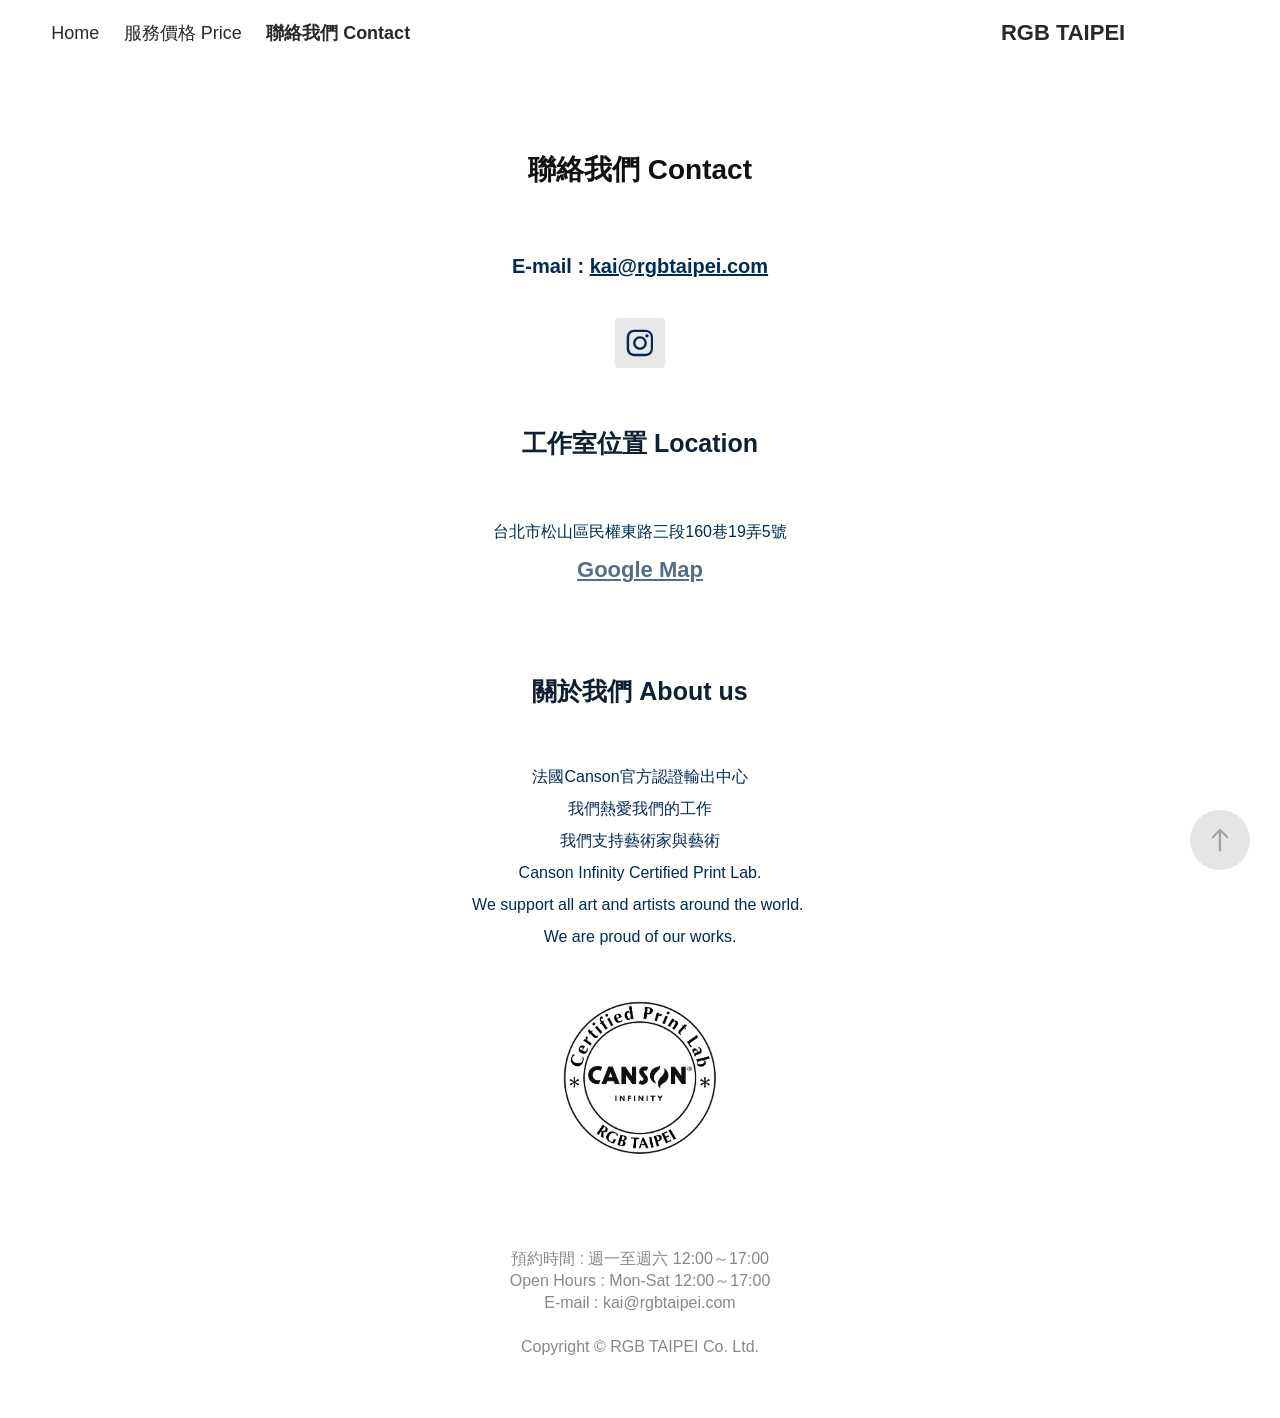
==== contact.html @ 417f8f0d "Add files via upload" ====
<!DOCTYPE html>

<html lang="en-US" nighteye="disabled">
	
<head>
	
  <meta http-equiv="Content-Type" content="text/html; charset=UTF-8">
  <meta name="viewport" content="width=device-width, initial-scale=1">
      <meta name="keywords" content="fine art print">
      <meta name="description" content="藝術微噴,數位輸出,Fine Art and Photo Printing Lab,德國畫框">
    
      <link rel="stylesheet" href="main.css" type="text/css">
      <link rel="stylesheet" href="contact.css" type="text/css">
      <link rel="canonical" href="https://rgbtaipei.com/contact">
      <title>RGB TAIPEI 藝術微噴 - 聯絡我們 Contact</title>
      <style type="text/css"></style>
	
</head>
	
	
<body class="link-transition">  
	  <div class="page-background-video page-background-video-with-panel"></div>
    <div class="js-responsive-nav">
    <div class="responsive-nav has-social">
      <div class="close-responsive-click-area js-close-responsive-nav">
        <div class="close-responsive-button"></div>
      </div>
          <nav class="nav-container" data-hover-hint="nav" data-hover-hint-placement="bottom-start">
      <div class="page-title">
        <a href="index.html">Home</a>
      </div>
      <div class="page-title">
        <a href="price.html">服務價格 Price</a>
      </div>
      <div class="page-title">
        <a href="contact.html" class="active">聯絡我們 Contact</a>
      </div>
          </nav>
        <div class="social pf-nav-social" data-context="theme.nav" data-hover-hint="navSocialIcons" data-hover-hint-placement="bottom-start">
          <ul>
          </ul>
        </div>
    </div>
  </div>
	
    <header class="site-header js-site-header  js-fixed-nav" data-context="theme.nav" data-hover-hint="nav" data-hover-hint-placement="top-start">
        <nav class="nav-container" data-hover-hint="nav" data-hover-hint-placement="bottom-start">
      <div class="page-title">
        <a href="index.html">Home</a>
      </div>
      <div class="page-title">
        <a href="price.html">服務價格 Price</a>
      </div>
      <div class="page-title">
        <a href="contact.html" class="active">聯絡我們 Contact</a>
      </div>
        </nav>
        <div class="logo-wrap" data-context="theme.logo.header" data-hover-hint="logo" data-hover-hint-placement="bottom-start">
          <div class="logo e2e-site-logo-text logo-text  ">
              <a href="index.html" class="preserve-whitespace">RGB TAIPEI</a>

          </div>
        </div>
        <div class="social pf-nav-social" data-context="theme.nav" data-hover-hint="navSocialIcons" data-hover-hint-placement="bottom-start">
          <ul>
          </ul>
        </div>
        <div class="hamburger-click-area js-hamburger">
          <div class="hamburger">
            <i></i>
            <i></i>
            <i></i>
          </div>
        </div>
    </header>
    <div class="header-placeholder"></div>
  <div class="site-wrap cfix js-site-wrap">
    <div class="site-container">
      <div class="site-content e2e-site-content">
        <main>
  <div class="page-container" data-context="page.page.container" data-hover-hint="pageContainer">
    <section class="page standard-modules">
        <header class="page-header content" data-context="pages" data-identity="id:p68cb9e75edd79453e09a00bc7fc447bda37dfb9dfdd6e5ecde58a" data-hover-hint="pageHeader" data-hover-hint-id="p68cb9e75edd79453e09a00bc7fc447bda37dfb9dfdd6e5ecde58a">
            <h1 class="title preserve-whitespace e2e-site-logo-text">聯絡我們 Contact</h1>
            <p class="description"></p>
        </header>
      <div class="page-content js-page-content" data-context="pages" data-identity="id:p68cb9e75edd79453e09a00bc7fc447bda37dfb9dfdd6e5ecde58a">
        <div id="project-canvas" class="js-project-modules modules content">
          <div id="project-modules">
              
              
              
              
              
              <div class="project-module module text project-module-text align- js-project-module e2e-site-project-module-text" style="padding-top: px;
padding-bottom: 29px;
">
  <div class="rich-text js-text-editable module-text"><div><span class="bold"><span style="font-size:20px;" class="texteditor-inline-fontsize">E-mail :&nbsp;<span class="underline">kai@rgbtaipei.com</span></span></span></div></div>
</div>

              
                  
              
              
              <div class="js-project-module project-module module social_icons project-module-social_icons align-" data-id="m68cb9ef221a93fabe893beb2badb5a129a0de0ca1a4115a44955f">
  <div class="module-content module-content-social_icons js-module-content">
      <div class="social">
        <ul>
              <li>
                <a href="https://www.instagram.com/rgbtaipei" target="_blank">
                  <svg version="1.1" id="Layer_1" xmlns="http://www.w3.org/2000/svg" xmlns:xlink="http://www.w3.org/1999/xlink" viewBox="0 0 30 24" style="enable-background:new 0 0 30 24;" xml:space="preserve" class="icon">
                  <g>
                    <path d="M15,5.4c2.1,0,2.4,0,3.2,0c0.8,0,1.2,0.2,1.5,0.3c0.4,0.1,0.6,0.3,0.9,0.6c0.3,0.3,0.5,0.5,0.6,0.9
                      c0.1,0.3,0.2,0.7,0.3,1.5c0,0.8,0,1.1,0,3.2s0,2.4,0,3.2c0,0.8-0.2,1.2-0.3,1.5c-0.1,0.4-0.3,0.6-0.6,0.9c-0.3,0.3-0.5,0.5-0.9,0.6
                      c-0.3,0.1-0.7,0.2-1.5,0.3c-0.8,0-1.1,0-3.2,0s-2.4,0-3.2,0c-0.8,0-1.2-0.2-1.5-0.3c-0.4-0.1-0.6-0.3-0.9-0.6
                      c-0.3-0.3-0.5-0.5-0.6-0.9c-0.1-0.3-0.2-0.7-0.3-1.5c0-0.8,0-1.1,0-3.2s0-2.4,0-3.2c0-0.8,0.2-1.2,0.3-1.5c0.1-0.4,0.3-0.6,0.6-0.9
                      c0.3-0.3,0.5-0.5,0.9-0.6c0.3-0.1,0.7-0.2,1.5-0.3C12.6,5.4,12.9,5.4,15,5.4 M15,4c-2.2,0-2.4,0-3.3,0c-0.9,0-1.4,0.2-1.9,0.4
                      c-0.5,0.2-1,0.5-1.4,0.9C7.9,5.8,7.6,6.2,7.4,6.8C7.2,7.3,7.1,7.9,7,8.7C7,9.6,7,9.8,7,12s0,2.4,0,3.3c0,0.9,0.2,1.4,0.4,1.9
                      c0.2,0.5,0.5,1,0.9,1.4c0.4,0.4,0.9,0.7,1.4,0.9c0.5,0.2,1.1,0.3,1.9,0.4c0.9,0,1.1,0,3.3,0s2.4,0,3.3,0c0.9,0,1.4-0.2,1.9-0.4
                      c0.5-0.2,1-0.5,1.4-0.9c0.4-0.4,0.7-0.9,0.9-1.4c0.2-0.5,0.3-1.1,0.4-1.9c0-0.9,0-1.1,0-3.3s0-2.4,0-3.3c0-0.9-0.2-1.4-0.4-1.9
                      c-0.2-0.5-0.5-1-0.9-1.4c-0.4-0.4-0.9-0.7-1.4-0.9c-0.5-0.2-1.1-0.3-1.9-0.4C17.4,4,17.2,4,15,4L15,4L15,4z"></path>
                    <path d="M15,7.9c-2.3,0-4.1,1.8-4.1,4.1s1.8,4.1,4.1,4.1s4.1-1.8,4.1-4.1S17.3,7.9,15,7.9L15,7.9z M15,14.7c-1.5,0-2.7-1.2-2.7-2.7
                      c0-1.5,1.2-2.7,2.7-2.7s2.7,1.2,2.7,2.7C17.7,13.5,16.5,14.7,15,14.7L15,14.7z"></path>
                    <path d="M20.2,7.7c0,0.5-0.4,1-1,1s-1-0.4-1-1s0.4-1,1-1S20.2,7.2,20.2,7.7L20.2,7.7z"></path>
                  </g>
                  </svg>
                </a>
              </li>
        </ul>
      </div>
  </div>
</div>

              
              
              
              
              
              
              <div class="project-module module text project-module-text align- js-project-module e2e-site-project-module-text" style="padding-top: 40px;
padding-bottom: 20px;
">
  <div class="rich-text js-text-editable module-text"><div class="sub-title"><span style="color:#0e2032;" class="texteditor-inline-color"><span style="font-size:25px;" class="texteditor-inline-fontsize"><span class="bold">工作室位置 Location</span>​​​​​​​</span></span></div></div>
</div>

              
              
              
              
              
              
              
              
              
              <div class="project-module module text project-module-text align- js-project-module e2e-site-project-module-text" style="padding-top: px;
padding-bottom: 20px;
">
  <div class="rich-text js-text-editable module-text"><div style="line-height:28px;" class="texteditor-inline-lineheight"><span style="line-height:28px;text-transform:none;"><span style="font-size:16px;" class="texteditor-inline-fontsize">台北市松山區民權東路三段160巷19弄5號</span></span></div><div style="line-height:28px;" class="texteditor-inline-lineheight"><span class="texteditor-inline-fontsize" style="font-size:22px;"><span style="line-height:28px;text-transform:uppercase;"><span style="color:#546e87;" class="texteditor-inline-color"><span class="bold"><a href="https://maps.app.goo.gl/TgGgST6tCLWc3UEz9" target="_blank">Google Map</a></span></span></span></span></div></div>
</div>

              
              
              
              
              
              
              
              
              
              <div class="project-module module text project-module-text align- js-project-module e2e-site-project-module-text" style="padding-top: 40px;
padding-bottom: 20px;
">
  <div class="rich-text js-text-editable module-text"><div class="sub-title"><span style="color:#0e2032;" class="texteditor-inline-color">關於我們 About us</span></div></div>
</div>

              
              
              
              
              
              
              
              
              
              <div class="project-module module text project-module-text align- js-project-module e2e-site-project-module-text" style="padding-top: px;
padding-bottom: 20px;
  float: center;
  clear: both;
">
  <div class="rich-text js-text-editable module-text"><div>法國Canson官方認證輸出中心</div><div>我們熱愛我們的工作</div><div>我們支持藝術家與藝術</div><div>Canson Infinity Certified Print Lab.</div><div>We support all art and artists around the world.&nbsp;</div><div>We are proud of our works.</div></div>
</div>

              
              
              
              
              
              <div class="project-module module image project-module-image js-js-project-module" style="padding-top: 0px;
padding-bottom: 10px;
  max-width: 200px;
  float: center;
  clear: both;
">

  

  
     <div class="js-lightbox lightbox-link" data-src="https://cdn.myportfolio.com/dc65b9c7-2618-4ffe-beae-8b086db64721/54f9f5b8-e396-4620-99b2-26edf794b6f6.jpg?h=4625ca5c4543b8e380efe4eb7b91371e">
     <img class="js-lazy e2e-site-project-module-image image-loaded" src="logo2.jpg" width="591 sizes="(max-width: 591px) 100vw, 591px">
																																	   </div>
  
</div>

  
          </div>
        </div>
      </div>
    </section>
        <section class="back-to-top" data-hover-hint="backToTop">
          <a href="contact.html#"><span class="arrow">↑</span><span class="preserve-whitespace">Back to Top</span></a>
        </section>
        <a class="back-to-top-fixed js-back-to-top back-to-top-fixed-with-panel" data-hover-hint="backToTop" data-hover-hint-placement="top-start" href="contact.html#">
          <svg version="1.1" id="Layer_1" xmlns="http://www.w3.org/2000/svg" xmlns:xlink="http://www.w3.org/1999/xlink" x="0px" y="0px" viewBox="0 0 26 26" style="enable-background:new 0 0 26 26;" xml:space="preserve" class="icon icon-back-to-top">
          <g>
            <path d="M13.8,1.3L21.6,9c0.1,0.1,0.1,0.3,0.2,0.4c0.1,0.1,0.1,0.3,0.1,0.4s0,0.3-0.1,0.4c-0.1,0.1-0.1,0.3-0.3,0.4
              c-0.1,0.1-0.2,0.2-0.4,0.3c-0.2,0.1-0.3,0.1-0.4,0.1c-0.1,0-0.3,0-0.4-0.1c-0.2-0.1-0.3-0.2-0.4-0.3L14.2,5l0,19.1
              c0,0.2-0.1,0.3-0.1,0.5c0,0.1-0.1,0.3-0.3,0.4c-0.1,0.1-0.2,0.2-0.4,0.3c-0.1,0.1-0.3,0.1-0.5,0.1c-0.1,0-0.3,0-0.4-0.1
              c-0.1-0.1-0.3-0.1-0.4-0.3c-0.1-0.1-0.2-0.2-0.3-0.4c-0.1-0.1-0.1-0.3-0.1-0.5l0-19.1l-5.7,5.7C6,10.8,5.8,10.9,5.7,11
              c-0.1,0.1-0.3,0.1-0.4,0.1c-0.2,0-0.3,0-0.4-0.1c-0.1-0.1-0.3-0.2-0.4-0.3c-0.1-0.1-0.1-0.2-0.2-0.4C4.1,10.2,4,10.1,4.1,9.9
              c0-0.1,0-0.3,0.1-0.4c0-0.1,0.1-0.3,0.3-0.4l7.7-7.8c0.1,0,0.2-0.1,0.2-0.1c0,0,0.1-0.1,0.2-0.1c0.1,0,0.2,0,0.2-0.1
              c0.1,0,0.1,0,0.2,0c0,0,0.1,0,0.2,0c0.1,0,0.2,0,0.2,0.1c0.1,0,0.1,0.1,0.2,0.1C13.7,1.2,13.8,1.2,13.8,1.3z"></path>
          </g>
          </svg>
        </a>
  </div>
              <footer class="site-footer" data-hover-hint="footer">
                <div class="footer-text">
                  預約時間 : 週一至週六 12:00～17:00<br> Open Hours : Mon-Sat 12:00～17:00 <br>E-mail : kai@rgbtaipei.com<br><br>Copyright © RGB TAIPEI Co. Ltd.
                </div>
              </footer>
        </main>
      </div>
    </div>
  </div>


</body>
										
</html>
---- main.css ----
.disable-download img {
  pointer-events: none; }
@-webkit-keyframes rotate-forever {
  0% {
    -webkit-transform: rotate(0deg);
    -moz-transform: rotate(0deg);
    -ms-transform: rotate(0deg);
    -o-transform: rotate(0deg);
    transform: rotate(0deg); }
  100% {
    -webkit-transform: rotate(360deg);
    -moz-transform: rotate(360deg);
    -ms-transform: rotate(360deg);
    -o-transform: rotate(360deg);
    transform: rotate(360deg); } }

@-moz-keyframes rotate-forever {
  0% {
    -webkit-transform: rotate(0deg);
    -moz-transform: rotate(0deg);
    -ms-transform: rotate(0deg);
    -o-transform: rotate(0deg);
    transform: rotate(0deg); }
  100% {
    -webkit-transform: rotate(360deg);
    -moz-transform: rotate(360deg);
    -ms-transform: rotate(360deg);
    -o-transform: rotate(360deg);
    transform: rotate(360deg); } }

@keyframes rotate-forever {
  0% {
    -webkit-transform: rotate(0deg);
    -moz-transform: rotate(0deg);
    -ms-transform: rotate(0deg);
    -o-transform: rotate(0deg);
    transform: rotate(0deg); }
  100% {
    -webkit-transform: rotate(360deg);
    -moz-transform: rotate(360deg);
    -ms-transform: rotate(360deg);
    -o-transform: rotate(360deg);
    transform: rotate(360deg); } }

.lightbox-spinner {
  -webkit-animation-duration: 0.7s;
  -moz-animation-duration: 0.7s;
  animation-duration: 0.7s;
  -webkit-animation-iteration-count: infinite;
  -moz-animation-iteration-count: infinite;
  animation-iteration-count: infinite;
  -webkit-animation-name: rotate-forever;
  -moz-animation-name: rotate-forever;
  animation-name: rotate-forever;
  -webkit-animation-timing-function: linear;
  -moz-animation-timing-function: linear;
  animation-timing-function: linear;
  height: 30px;
  width: 30px;
  border: 4px solid #fff;
  border-right-color: transparent;
  border-radius: 50%;
  display: inline-block;
  opacity: 0.7; }
.link-transition a {
  transition: background 0.2s ease, color 0.2s ease; }
  .link-transition a svg {
    transition: fill 0.2s ease; }

.project-cover .details {
  transition: background 0.2s ease; }

.project-cover .title,
.project-cover .fields,
.project-cover .custom,
.project-cover .description,
.project-cover .date {
  transition: color 0.2s ease; }
html.lightbox-enabled,
html.lightbox-enabled body {
  overflow: hidden; }

html.lightbox-zoomed .lightbox-content {
  cursor: zoom-out;
  overflow: auto; }
  html.lightbox-zoomed .lightbox-content.zoomable-x {
    justify-content: flex-start; }
  html.lightbox-zoomed .lightbox-content.zoomable-y {
    align-items: baseline; }

html.lightbox-zoomed #lightbox-wrap img {
  max-width: inherit;
  max-height: inherit; }

html.lightbox-zoomed #lightbox-img-wrap .lightbox-extra {
  display: none; }

.lightbox-link,
.lightbox-content.zoomable {
  cursor: zoom-in; }

#lightbox-wrap .lightbox-contents {
  -moz-user-select: none;
  -webkit-user-select: none;
  -ms-user-select: none;
  user-select: none; }

.lightbox-content {
  align-items: center;
  display: flex;
  height: 100%;
  justify-content: center;
  opacity: 1;
  position: absolute;
  top: 0;
  transition: opacity .4s;
  width: 100vw; }

#lightbox-blocking {
  align-items: center;
  bottom: 0;
  display: flex;
  justify-content: center;
  left: 0;
  position: fixed;
  right: 0;
  top: 0;
  z-index: 1002; }
  #lightbox-blocking .lightbox-spinner {
    display: none; }

#lightbox-wrap {
  height: 100%;
  left: 0;
  position: fixed;
  top: 0;
  width: 100vw;
  z-index: 1001; }
  #lightbox-wrap .offscreen, #lightbox-wrap.offscreen {
    height: 0;
    overflow: hidden;
    visibility: hidden;
    -webkit-transform: translateX(-99999px);
    -ms-transform: translateX(-99999px);
    transform: translateX(-99999px);
    width: 0; }
  #lightbox-wrap.loading .lightbox-spinner {
    display: block; }
  #lightbox-wrap .hidden {
    opacity: 0; }
  #lightbox-wrap .lightbox-contents {
    display: inline-block;
    max-height: 100%;
    max-width: 100%; }
  #lightbox-wrap.single .next, #lightbox-wrap.single .next:hover,
  #lightbox-wrap.single .prev,
  #lightbox-wrap.single .prev:hover {
    display: none; }
  #lightbox-wrap.extras-hidden #lightbox-img-wrap .lightbox-extra {
    opacity: 0;
    transition: opacity 1s; }
  #lightbox-wrap img {
    max-height: 100vh;
    max-width: 100vw; }

#lightbox-inner-wrap {
  height: 100%;
  margin: auto;
  position: relative;
  z-index: 1003; }
  #lightbox-inner-wrap .control {
    cursor: pointer;
    position: absolute;
    z-index: 1003; }
  #lightbox-inner-wrap svg .lightbox-icon-bg {
    fill: #696969;
    opacity: .2; }
  #lightbox-inner-wrap svg:hover .lightbox-icon-bg {
    opacity: .4; }
  #lightbox-inner-wrap .next,
  #lightbox-inner-wrap .prev {
    height: 100vh;
    opacity: 0;
    top: 0;
    width: 30vw; }
    #lightbox-inner-wrap .next:hover,
    #lightbox-inner-wrap .prev:hover {
      opacity: 1; }
    #lightbox-inner-wrap .next.hidden,
    #lightbox-inner-wrap .prev.hidden {
      cursor: default; }
      #lightbox-inner-wrap .next.hidden svg,
      #lightbox-inner-wrap .prev.hidden svg {
        display: none; }
    #lightbox-inner-wrap .next svg,
    #lightbox-inner-wrap .prev svg {
      top: -webkit-calc(50% - 30px) ;
      top: calc(50% - 30px) ;
      position: absolute; }
      #lightbox-inner-wrap .next svg .lightbox-icon-arrow,
      #lightbox-inner-wrap .prev svg .lightbox-icon-arrow {
        fill: #FFFFFF; }
  #lightbox-inner-wrap .next {
    right: 0; }
    #lightbox-inner-wrap .next svg {
      right: 20px; }
  #lightbox-inner-wrap .prev {
    left: 0; }
    #lightbox-inner-wrap .prev svg {
      left: 20px; }
  #lightbox-inner-wrap .close {
    position: fixed;
    height: 40px;
    right: 20px;
    top: 20px;
    width: 40px; }
    #lightbox-inner-wrap .close:hover {
      cursor: pointer; }
    #lightbox-inner-wrap .close .lightbox-icon-bg {
      fill: #fff; }

@media (max-width: 1024px) {
  #lightbox-inner-wrap .close {
    right: 0;
    top: 0; }
    #lightbox-inner-wrap .close circle {
      display: none; }
  #lightbox-inner-wrap .next:hover,
  #lightbox-inner-wrap .prev:hover {
    opacity: 0; } }

@media (min-width: 1024px) {
  .lightbox-link.hover-icon-enabled {
    position: relative; }
    .lightbox-link.hover-icon-enabled:hover::after {
      background: rgba(105, 105, 105, 0.2) url([data-uri]) no-repeat center;
      background-size: 16px;
      border-radius: 50%;
      content: '';
      display: block;
      height: 36px;
      position: absolute;
      right: 10px;
      top: 10px;
      width: 36px;
      z-index: 1000; } }

@media all and (-ms-high-contrast: none) {
  .lightbox-link,
  .lightbox-content.zoomable {
    cursor: pointer; } }
@-webkit-keyframes fade-in {
  from {
    opacity: 0; }
  to {
    opacity: 1; } }

@-moz-keyframes fade-in {
  from {
    opacity: 0; }
  to {
    opacity: 1; } }

@keyframes fade-in {
  from {
    opacity: 0; }
  to {
    opacity: 1; } }

@-webkit-keyframes fade-out {
  from {
    opacity: 1; }
  to {
    opacity: 0; } }

@-moz-keyframes fade-out {
  from {
    opacity: 1; }
  to {
    opacity: 0; } }

@keyframes fade-out {
  from {
    opacity: 1; }
  to {
    opacity: 0; } }

.transition-enabled {
  opacity: 0; }

.transition-in {
  -webkit-animation: fade-in ease-in;
  animation: fade-in ease-in;
  -webkit-animation-duration: 0.25s;
  animation-duration: 0.25s;
  -webkit-animation-fill-mode: forwards;
  animation-fill-mode: forwards; }

.transition-out {
  opacity: 1;
  -webkit-animation: fade-out ease-out;
  animation: fade-out ease-out;
  -webkit-animation-duration: 0.25s;
  animation-duration: 0.25s;
  -webkit-animation-fill-mode: forwards;
  animation-fill-mode: forwards; }
---- contact.css ----
.site-header:after, .logo-wrap:after {
  clear: both;
  content: '';
  display: table; }

/*! normalize.css v3.0.1 | MIT License | git.io/normalize */
/**
   * 1. Set default font family to sans-serif.
   * 2. Prevent iOS text size adjust after orientation change, without disabling
   *    user zoom.
   */
html {
  font-family: sans-serif;
  /* 1 */
  -ms-text-size-adjust: 100%;
  /* 2 */
  -webkit-text-size-adjust: 100%;
  /* 2 */ }

/**
   * Remove default margin.
   */
body {
  margin: 0; }

/* HTML5 display definitions
     ========================================================================== */
/**
   * Correct `block` display not defined for any HTML5 element in IE 8/9.
   * Correct `block` display not defined for `details` or `summary` in IE 10/11 and Firefox.
   * Correct `block` display not defined for `main` in IE 11.
   */
article,
aside,
details,
figcaption,
figure,
footer,
header,
hgroup,
main,
nav,
section,
summary {
  display: block; }

/**
   * 1. Correct `inline-block` display not defined in IE 8/9.
   * 2. Normalize vertical alignment of `progress` in Chrome, Firefox, and Opera.
   */
audio,
canvas,
progress,
video {
  display: inline-block;
  /* 1 */
  vertical-align: baseline;
  /* 2 */ }

/**
   * Prevent modern browsers from displaying `audio` without controls.
   * Remove excess height in iOS 5 devices.
   */
audio:not([controls]) {
  display: none;
  height: 0; }

/**
   * Address `[hidden]` styling not present in IE 8/9/10.
   * Hide the `template` element in IE 8/9/11, Safari, and Firefox < 22.
   */
[hidden],
template {
  display: none; }

/* Links
     ========================================================================== */
/**
   * Remove the gray background color from active links in IE 10.
   */
a {
  background: transparent; }

/**
   * Improve readability when focused and also mouse hovered in all browsers.
   */
a:active,
a:focus,
a:hover {
  outline: 0; }

/* Text-level semantics
     ========================================================================== */
/**
   * Address styling not present in IE 8/9/10/11, Safari, and Chrome.
   */
abbr[title] {
  border-bottom: 1px dotted; }

/**
   * Address style set to `bolder` in Firefox 4+, Safari, and Chrome.
   */
b,
strong {
  font-weight: bold; }

/**
   * Address styling not present in Safari and Chrome.
   */
dfn {
  font-style: italic; }

/**
   * Address variable `h1` font-size and margin within `section` and `article`
   * contexts in Firefox 4+, Safari, and Chrome.
   */
h1 {
  font-size: 2em;
  margin: 0.67em 0; }

/**
   * Address styling not present in IE 8/9.
   */
mark {
  background: #ff0;
  color: #000; }

/**
   * Address inconsistent and variable font size in all browsers.
   */
small {
  font-size: 80%; }

/**
   * Prevent `sub` and `sup` affecting `line-height` in all browsers.
   */
sub,
sup {
  font-size: 75%;
  line-height: 0;
  position: relative;
  vertical-align: baseline; }

sup {
  top: -0.5em; }

sub {
  bottom: -0.25em; }

/* Embedded content
     ========================================================================== */
/**
   * Remove border when inside `a` element in IE 8/9/10.
   */
img {
  border: 0; }

/**
   * Correct overflow not hidden in IE 9/10/11.
   */
svg:not(:root) {
  overflow: hidden; }

/* Grouping content
     ========================================================================== */
/**
   * Address margin not present in IE 8/9 and Safari.
   */
figure {
  margin: 1em 40px; }

/**
   * Address differences between Firefox and other browsers.
   */
hr {
  -moz-box-sizing: content-box;
  box-sizing: content-box;
  height: 0; }

/**
   * Contain overflow in all browsers.
   */
pre {
  overflow: auto; }

/**
   * Address odd `em`-unit font size rendering in all browsers.
   */
code,
kbd,
pre,
samp {
  font-family: monospace, monospace;
  font-size: 1em; }

/* Forms
     ========================================================================== */
/**
   * Known limitation: by default, Chrome and Safari on OS X allow very limited
   * styling of `select`, unless a `border` property is set.
   */
/**
   * 1. Correct color not being inherited.
   *    Known issue: affects color of disabled elements.
   * 2. Correct font properties not being inherited.
   * 3. Address margins set differently in Firefox 4+, Safari, and Chrome.
   */
button,
input,
optgroup,
select,
textarea {
  color: inherit;
  /* 1 */
  font: inherit;
  /* 2 */
  margin: 0;
  /* 3 */ }

/**
   * Address `overflow` set to `hidden` in IE 8/9/10/11.
   */
button {
  overflow: visible; }

/**
   * Address inconsistent `text-transform` inheritance for `button` and `select`.
   * All other form control elements do not inherit `text-transform` values.
   * Correct `button` style inheritance in Firefox, IE 8/9/10/11, and Opera.
   * Correct `select` style inheritance in Firefox.
   */
button,
select {
  text-transform: none; }

/**
   * 1. Avoid the WebKit bug in Android 4.0.* where (2) destroys native `audio`
   *    and `video` controls.
   * 2. Correct inability to style clickable `input` types in iOS.
   * 3. Improve usability and consistency of cursor style between image-type
   *    `input` and others.
   */
button,
html input[type="button"],
input[type="reset"],
input[type="submit"] {
  -webkit-appearance: button;
  /* 2 */
  cursor: pointer;
  /* 3 */ }

/**
   * Re-set default cursor for disabled elements.
   */
button[disabled],
html input[disabled] {
  cursor: default; }

/**
   * Remove inner padding and border in Firefox 4+.
   */
button::-moz-focus-inner,
input::-moz-focus-inner {
  border: 0;
  padding: 0; }

/**
   * Address Firefox 4+ setting `line-height` on `input` using `!important` in
   * the UA stylesheet.
   */
input {
  line-height: normal; }

/**
   * It's recommended that you don't attempt to style these elements.
   * Firefox's implementation doesn't respect box-sizing, padding, or width.
   *
   * 1. Address box sizing set to `content-box` in IE 8/9/10.
   * 2. Remove excess padding in IE 8/9/10.
   */
input[type="checkbox"],
input[type="radio"] {
  box-sizing: border-box;
  /* 1 */
  padding: 0;
  /* 2 */ }

/**
   * Fix the cursor style for Chrome's increment/decrement buttons. For certain
   * `font-size` values of the `input`, it causes the cursor style of the
   * decrement button to change from `default` to `text`.
   */
input[type="number"]::-webkit-inner-spin-button,
input[type="number"]::-webkit-outer-spin-button {
  height: auto; }

/**
   * 1. Address `appearance` set to `searchfield` in Safari and Chrome.
   * 2. Address `box-sizing` set to `border-box` in Safari and Chrome
   *    (include `-moz` to future-proof).
   */
input[type="search"] {
  -webkit-appearance: textfield;
  /* 1 */
  -moz-box-sizing: content-box;
  -webkit-box-sizing: content-box;
  /* 2 */
  box-sizing: content-box; }

/**
   * Remove inner padding and search cancel button in Safari and Chrome on OS X.
   * Safari (but not Chrome) clips the cancel button when the search input has
   * padding (and `textfield` appearance).
   */
input[type="search"]::-webkit-search-cancel-button,
input[type="search"]::-webkit-search-decoration {
  -webkit-appearance: none; }

/**
   * Define consistent border, margin, and padding.
   */
fieldset {
  border: 0;
  margin: 0;
  padding: 0; }

/**
   * 1. Correct `color` not being inherited in IE 8/9/10/11.
   * 2. Remove padding so people aren't caught out if they zero out fieldsets.
   */
legend {
  border: 0;
  /* 1 */
  padding: 0;
  /* 2 */ }

/**
   * Remove default vertical scrollbar in IE 8/9/10/11.
   */
textarea {
  overflow: auto; }

/**
   * Don't inherit the `font-weight` (applied by a rule above).
   * NOTE: the default cannot safely be changed in Chrome and Safari on OS X.
   */
optgroup {
  font-weight: bold; }

/* Tables
     ========================================================================== */
/**
   * Remove most spacing between table cells.
   */
table {
  border-collapse: collapse;
  border-spacing: 0; }

td,
th {
  padding: 0; }

* {
  box-sizing: border-box; }

html {
  -webkit-font-smoothing: antialiased;
  text-rendering: optimizeLegibility; }

ul {
  margin: 0;
  padding: 0; }
  ul li {
    list-style-type: none; }

img {
  vertical-align: top; }

p {
  margin: 0; }

a {
  text-decoration: none; }

html,
body {
  min-height: 100%; }

.italic {
  font-style: italic; }

.underline {
  text-decoration: underline; }

.strikethrough {
  text-decoration: line-through; }

.bold {
  font-weight: bold; }

.cfix:after {
  clear: both;
  content: ' ';
  display: block;
  height: 0;
  line-height: 0;
  overflow: hidden;
  visibility: hidden; }

html {
  background-color: #fff;
  /* stylelint-disable function-url-quotes */
  background-image: url("");
  /* stylelint-enable function-url-quotes */
  background-position: top left;
  background-repeat: no-repeat;
  background-size: contain; }
  html:before {
    background-color: #000;
    display: none;
    opacity: calc(30 * 0.01); }

.site-container {
  float: none;
  margin-left: auto;
  margin-right: auto;
  max-width: 1500px; }

html .page-background-video .video-wrap {
  left: 0;
  width: 100%; }

.image-left .page-background-video .video-wrap {
  left: 50vw;
  width: 50vw; }

.image-right .page-background-video .video-wrap {
  width: 50vw; }

.example-site-footer {
  background: rgba(37, 38, 42, 0.94);
  bottom: 0;
  color: #fff;
  display: inline-block;
  font-family: 'Helvetica Neue', sans-serif;
  font-size: 14px;
  left: 0;
  padding: 0 20px 0 0;
  position: fixed;
  width: 100%;
  z-index: 4; }
  .example-site-footer .icon {
    fill: #fff;
    float: left; }
  .example-site-footer .content-left,
  .example-site-footer .content-right {
    height: 70px; }
  .example-site-footer .content-left {
    float: left; }
  .example-site-footer .content-right {
    float: right; }

.example-footer-content {
  -webkit-transform: translateY(-50%);
  -moz-transform: translateY(-50%);
  -ms-transform: translateY(-50%);
  -o-transform: translateY(-50%);
  transform: translateY(-50%);
  display: inline-block;
  position: relative;
  top: 50%; }

.example-footer-link {
  border-bottom: 1px solid #fff;
  color: #fff; }
  .example-footer-link:hover {
    border-bottom-width: 0; }

@media (max-width: 932px) {
  .example-site-footer .desktop {
    display: none; }
  .example-site-footer .mobile {
    text-transform: capitalize; } }

html {
  position: relative; }
  html:before {
    content: '';
    height: 100%;
    left: 0;
    position: fixed;
    top: 0;
    width: 100%; }

.site-wrap,
.site-container {
  position: relative;
  width: 100%; }

.site-wrap:before {
  content: '';
  height: 100%;
  left: 0;
  position: absolute;
  top: 0;
  width: 100%; }

.site-header {
  position: relative; }

.theme-container:before {
  content: '';
  height: 100%;
  left: 0;
  position: absolute;
  top: 0;
  width: 100%; }

.responsive-nav {
  display: none;
  opacity: 0;
  visibility: hidden; }

.project-cover .separator:last-child,
.project-header .fields .separator:last-child {
  display: none; }

.preserve-whitespace {
  white-space: pre-wrap; }

.preserve-whitespace--nowrap {
  white-space: pre; }

.page-background-video .video-wrap {
  height: 100vh;
  left: 80px;
  overflow: hidden;
  position: fixed;
  top: 0;
  width: calc(100vw - 80px);
  z-index: -1; }
  .image-right .page-background-video .video-wrap {
    width: 50vw; }
  .image-left .page-background-video .video-wrap {
    left: 50%;
    width: 50vw; }

.page-background-video .renditions-video {
  font-family: 'object-fit: cover;';
  height: 100%;
  left: 0;
  object-fit: cover;
  position: relative;
  top: 0;
  width: 100%; }

.page-background-video-with-panel .video-wrap {
  left: 260px;
  width: calc(100vw - 260px); }
  .image-right .page-background-video-with-panel .video-wrap {
    left: 260px;
    width: calc(50vw - 130px); }
  .image-left .page-background-video-with-panel .video-wrap {
    left: calc(50% + 130px);
    width: calc(50vw - 130px); }

.image-right .page-background-video-with-panel .video-wrap {
  left: 0;
  width: 50vw; }

.image-left .page-background-video-with-panel .video-wrap {
  left: 50%;
  width: 50vw; }

.mp4-image {
  display: none !important;
  font-family: 'object-fit: cover;';
  height: 100%;
  left: 0;
  object-fit: cover;
  position: relative;
  top: 0;
  width: 100%; }

@supports (-webkit-overflow-scrolling: touch) {
  .video-wrap .renditions-video {
    display: none; }
  .video-wrap .mp4-image {
    display: block !important; } }

.logo,
.logo-secondary {
  clear: both;
  word-wrap: break-word; }
  .logo img,
  .logo-secondary img {
    max-width: 100%; }
  .logo a,
  .logo-secondary a {
    color: inherit; }
  .logo .image-link,
  .logo-secondary .image-link {
    display: inline-block;
    max-width: 100%; }
  .logo .image-rollover,
  .logo .image-scroll,
  .logo-secondary .image-rollover,
  .logo-secondary .image-scroll {
    display: none; }
  .logo.logo-text,
  .logo-secondary.logo-text {
    width: 100%; }
  .logo.has-rollover.hoverable:hover .image-link,
  .logo-secondary.has-rollover.hoverable:hover .image-link {
    display: none; }
  .logo.has-rollover.hoverable:hover .image-link.image-rollover,
  .logo-secondary.has-rollover.hoverable:hover .image-link.image-rollover {
    display: block; }
  .on-scroll .logo.has-scroll .image-normal,
  .on-scroll .logo.has-scroll .image-rollover, .on-scroll
  .logo-secondary.has-scroll .image-normal,
  .on-scroll
  .logo-secondary.has-scroll .image-rollover {
    display: none !important; }
  .on-scroll .logo.has-scroll .image-scroll, .on-scroll
  .logo-secondary.has-scroll .image-scroll {
    display: inline-block; }

.logo-image,
.logo-secondary-image {
  width: 100%; }

.social {
  font-size: 0; }
  .social li {
    display: inline-block; }
    .social li:first-child {
      padding-left: 0 !important; }
    .social li:last-child {
      padding-right: 0 !important; }
    .social li svg {
      vertical-align: middle; }
  .social a {
    display: block;
    text-align: center; }

nav .page-title,
nav .gallery-title,
nav .project-title,
nav .link-title,
nav .social,
nav .social li {
  display: inline-block;
  vertical-align: middle; }

nav .project-title:first-child,
nav .gallery-title:first-child,
nav .page-title:first-child,
nav .link-title:first-child {
  padding-left: 0 !important; }

nav .project-title:last-child,
nav .gallery-title:last-child,
nav .page-title:last-child,
nav .link-title:last-child {
  padding-right: 0 !important; }

.masthead {
  overflow: hidden;
  position: relative; }
  .masthead .video-wrap {
    height: 100%;
    left: 0;
    overflow: hidden;
    position: absolute;
    top: 0;
    width: 100%; }
  .masthead video {
    font-family: 'object-fit: cover;';
    height: 100%;
    left: 0;
    object-fit: cover;
    top: 0;
    width: 100%; }
  .masthead:after {
    content: '';
    height: 100%;
    left: 0;
    position: absolute;
    top: 0;
    width: 100%; }
  .masthead h1,
  .masthead p {
    width: 100%;
    word-wrap: break-word; }

.masthead,
.masthead-placeholder {
  width: 100%; }

.masthead-placeholder {
  opacity: 0;
  position: relative !important;
  z-index: -1; }

.masthead-contents,
.masthead-text {
  width: 100%; }

.masthead-contents {
  height: 100%;
  top: 0;
  z-index: 1; }

.masthead,
.masthead-contents {
  display: -webkit-box;
  display: -moz-box;
  display: box;
  display: -webkit-flex;
  display: -moz-flex;
  display: -ms-flexbox;
  display: flex;
  -webkit-box-align: center;
  -moz-box-align: center;
  box-align: center;
  -webkit-align-items: center;
  -moz-align-items: center;
  -ms-align-items: center;
  -o-align-items: center;
  align-items: center;
  -ms-flex-align: center; }

.masthead-arrow-container {
  cursor: pointer;
  height: 40px;
  width: 60px; }

.masthead-arrow {
  -webkit-transform: rotate(45deg) translateY(-15px) translateX(5px);
  -moz-transform: rotate(45deg) translateY(-15px) translateX(5px);
  -ms-transform: rotate(45deg) translateY(-15px) translateX(5px);
  -o-transform: rotate(45deg) translateY(-15px) translateX(5px);
  transform: rotate(45deg) translateY(-15px) translateX(5px);
  border-bottom: 1px solid transparent;
  border-right: 1px solid transparent;
  bottom: 5px;
  height: 30px;
  position: absolute;
  width: 30px; }

.masthead-button {
  cursor: pointer;
  display: inline-block;
  vertical-align: middle; }
  .masthead-button + .masthead-button-spacer + .masthead-button {
    margin-left: 17px; }

.masthead-button-spacer {
  display: none; }

@media (max-width: 540px) {
  .masthead-button + .masthead-button-spacer {
    display: block;
    height: 17px; }
    .masthead-button + .masthead-button-spacer + .masthead-button {
      margin-left: 0; } }

.site-footer {
  clear: both;
  display: block; }

.cookie-banner {
  bottom: 0;
  display: none;
  position: fixed;
  text-align: center;
  z-index: 99999; }
  .cookie-banner.show {
    display: block; }
  .cookie-banner p {
    font-size: 18px;
    line-height: 1.222;
    margin: 24px;
    max-width: calc(100% - 84px); }
    @media (max-width: 932px) {
      .cookie-banner p {
        font-size: 16px; } }
  .cookie-banner a {
    color: inherit;
    margin-left: 10px;
    text-decoration: underline; }
  .cookie-banner .close-btn {
    position: absolute;
    right: 20px;
    top: 50%;
    transform: translateY(-50%);
    width: 16px; }

.site-header {
  display: -webkit-flex;
  display: flex;
  position: fixed;
  right: 0;
  top: 0;
  width: 100%; }
  .site-header.on-scroll {
    transition: background-color 0.3s ease, box-shadow 0.3s ease; }

.logo-wrap {
  flex: 1; }

.logo-wrap {
  max-width: 100%;
  margin-left: auto;
  margin-right: auto;
  padding-bottom: 0px;
  padding-top: 0px;
  width: 30%; }

.logo-text {
  margin-left: auto;
  margin-right: auto;
  text-align: center; }

.logo-image {
  max-width: 100%;
  margin-left: auto;
  margin-right: auto;
  text-align: center; }

.logo-secondary-text {
  float: left;
  text-align: left; }

.logo-secondary-image {
  max-width: 100%;
  float: left;
  text-align: left; }

.logo {
  font-family: tahoma, sans-serif;
  font-size: 22px;
  font-style: normal;
  font-weight: 700;
  line-height: 30px;
  padding-bottom: 0px;
  padding-left: 5%;
  padding-right: 5%;
  padding-top: 0px; }
  .logo,
  .logo a {
    color: #282828; }
  .logo a:hover {
    color: #282828;
    font-style: normal;
    font-weight: 700; }

.logo-secondary {
  font-family: tahoma, sans-serif;
  font-size: 22px;
  font-style: normal;
  font-weight: 400;
  line-height: 22px;
  padding-bottom: 0px;
  padding-left: 0%;
  padding-right: 0%;
  padding-top: 0px;
  text-transform: uppercase; }
  .logo-secondary,
  .logo-secondary a {
    color: #cccccc; }
  .logo-secondary a:hover {
    color: #cccccc;
    font-style: normal;
    font-weight: 400;
    text-transform: uppercase; }

nav {
  float: left;
  max-width: 100%;
  width: 70%; }
  nav .gallery-title a {
    color: #282828;
    font-family: tahoma, sans-serif;
    font-size: 18px;
    font-style: normal;
    font-weight: 400;
    line-height: 24px; }
    nav .gallery-title a:hover {
      color: #282828;
      font-style: normal;
      font-weight: 400; }
    nav .gallery-title a.active {
      color: #282828;
      font-style: normal;
      font-weight: 700; }
  nav .project-title a {
    color: #282828;
    font-family: tahoma, sans-serif;
    font-size: 18px;
    font-style: normal;
    font-weight: 400;
    line-height: 24px; }
    nav .project-title a:hover {
      color: #282828;
      font-style: normal;
      font-weight: 400; }
    nav .project-title a.active {
      color: #282828;
      font-style: normal;
      font-weight: 700; }
  nav .page-title a {
    color: #282828;
    font-family: tahoma, sans-serif;
    font-size: 18px;
    font-style: normal;
    font-weight: 400;
    line-height: 24px; }
    nav .page-title a:hover {
      color: #282828;
      font-style: normal;
      font-weight: 400; }
    nav .page-title a.active {
      color: #282828;
      font-style: normal;
      font-weight: 700; }
  nav .link-title a {
    color: #282828;
    font-family: tahoma, sans-serif;
    font-size: 18px;
    font-style: normal;
    font-weight: 400;
    line-height: 24px; }
    nav .link-title a:hover {
      color: #282828;
      font-style: normal;
      font-weight: 400; }

.pf-nav-social {
  text-align: right; }
  .pf-nav-social li {
    padding-top: 0px;
    padding-bottom: 0px;
    padding-left: 10px;
    padding-right: 0px; }
  .pf-nav-social a:hover svg {
    fill: #282828;
    opacity: 1; }
  .pf-nav-social svg {
    fill: #282828;
    height: 30px;
    opacity: 1;
    width: 30px; }
  @media (max-width: 932px) {
    .pf-nav-social li {
      padding-top: 0px;
      padding-bottom: 0px;
      padding-left: 8px;
      padding-right: 0px; } }
  @media (max-width: 540px) {
    .pf-nav-social li {
      padding-top: 0px;
      padding-bottom: 0px;
      padding-left: 7px;
      padding-right: 0px; } }

.pf-footer-social {
  text-align: center; }
  .pf-footer-social li {
    padding-top: 0px;
    padding-bottom: 30px;
    padding-left: 0px;
    padding-right: 15px; }
  .pf-footer-social a:hover svg {
    fill: #111;
    opacity: 0.7; }
  .pf-footer-social svg {
    fill: #aaa;
    height: 30px;
    opacity: 1;
    width: 30px; }
  @media (max-width: 932px) {
    .pf-footer-social li {
      padding-top: 0px;
      padding-bottom: 24px;
      padding-left: 0px;
      padding-right: 12px; } }
  @media (max-width: 540px) {
    .pf-footer-social li {
      padding-top: 0px;
      padding-bottom: 20px;
      padding-left: 0px;
      padding-right: 10px; } }

.masthead-social {
  text-align: center; }
  .masthead-social li {
    padding-top: 20px;
    padding-bottom: 15px;
    padding-left: 0px;
    padding-right: 15px; }
  .masthead-social a {
    background: rgba(238, 238, 238, 0.1);
    height: 38px;
    line-height: 38px;
    text-align: center;
    width: 38px;
    border-radius: 19px; }
    .masthead-social a:hover {
      background: #eeeeee; }
      .masthead-social a:hover svg {
        fill: #282828;
        opacity: 1; }
  .masthead-social svg {
    fill: #282828;
    height: 25px;
    opacity: 1;
    width: 25px; }
  @media (max-width: 932px) {
    .masthead-social li {
      padding-top: 16px;
      padding-bottom: 12px;
      padding-left: 0px;
      padding-right: 12px; } }
  @media (max-width: 540px) {
    .masthead-social li {
      padding-top: 13px;
      padding-bottom: 10px;
      padding-left: 0px;
      padding-right: 10px; } }

nav {
  padding-left: 0%;
  padding-right: 0%;
  text-align: left; }
  nav .gallery-title {
    padding-left: 0px;
    padding-right: 20px; }
  nav .project-title {
    padding-left: 0px;
    padding-right: 20px; }
  nav .page-title {
    padding-left: 0px;
    padding-right: 20px; }
  nav .link-title {
    padding-left: 0px;
    padding-right: 20px; }

.masthead {
  -webkit-box-pack: center;
  -moz-box-pack: center;
  box-pack: center;
  -webkit-justify-content: center;
  -moz-justify-content: center;
  -ms-justify-content: center;
  -o-justify-content: center;
  justify-content: center;
  -ms-flex-pack: center;
  height: 75vh;
  margin-bottom: 0px;
  padding-left: 0%;
  padding-right: 0%; }
  .masthead:after {
    display: none; }
  .masthead h1 {
    color: #282828;
    font-family: tahoma, sans-serif;
    font-size: 60px;
    font-style: normal;
    font-weight: bold;
    line-height: 70px;
    margin-bottom: 10px;
    margin-top: 0px;
    text-align: center;
    text-transform: none; }
  .masthead p {
    color: #999;
    font-family: tahoma, sans-serif;
    font-size: 20px;
    font-style: normal;
    font-weight: normal;
    line-height: 28px;
    margin-bottom: 0px;
    margin-top: 0px;
    text-align: center;
    text-transform: none; }

.masthead {
  position: fixed; }

.masthead-placeholder {
  height: 75vh; }

.masthead-contents {
  max-width: 800px; }

.masthead-arrow-container {
  bottom: 45px;
  position: absolute;
  left: calc(50% - 30px); }

.masthead-arrow {
  border-bottom-color: #282828;
  border-right-color: #282828; }

.masthead-buttons {
  padding-top: 30px;
  text-align: center; }

@media (max-width: 932px) {
  .masthead {
    margin-bottom: 0px;
    padding-left: 5%;
    padding-right: 5%; }
    .masthead h1 {
      font-size: 28px;
      line-height: 33px;
      margin-bottom: 8px;
      margin-top: 0px; }
    .masthead p {
      font-size: 14px;
      line-height: 20px;
      margin-bottom: 0px;
      margin-top: 0px; }
  .masthead-buttons {
    padding-top: 18px; } }

@media (max-width: 540px) {
  .masthead {
    margin-bottom: 0px; }
    .masthead h1 {
      font-size: 25px;
      line-height: 29px;
      margin-bottom: 7px;
      margin-top: 0px; }
    .masthead p {
      font-size: 14px;
      line-height: 20px;
      margin-bottom: 0px;
      margin-top: 0px; }
  .masthead-buttons {
    padding-top: 16px; } }

.site-footer {
  font-family: tahoma, sans-serif;
  font-size: 16px;
  font-style: normal;
  font-weight: 400;
  line-height: 22px;
  padding-bottom: 60px;
  padding-left: 0px;
  padding-right: 0px;
  padding-top: 60px;
  text-align: center;
  text-transform: none;
  width: 100%; }
  .site-footer,
  .site-footer a {
    color: #888888; }

@media (max-width: 932px) {
  .site-footer {
    font-size: 14px;
    line-height: 20px;
    padding-bottom: 28px;
    padding-top: 28px; } }

@media (max-width: 540px) {
  .site-footer {
    font-size: 14px;
    line-height: 20px;
    padding-bottom: 25px;
    padding-top: 25px; } }

.cookie-banner {
  font-family: tahoma, sans-serif;
  width: 100%; }
  .cookie-banner .close-btn {
    cursor: pointer; }

.lightbox-content {
  height: 100%; }
  .lightbox-content .grid__image-caption {
    font-family: tahoma, sans-serif; }

#lightbox-wrap,
#lightbox-inner-wrap {
  height: 100%; }

.grid__image-caption,
.grid__image-caption-lightbox {
  font-family: tahoma, sans-serif; }

.site-content {
  margin-left: 0%;
  margin-right: 0%;
  width: 100%; }

.site-header {
  -webkit-align-items: center;
  align-items: center;
  background-color: #fff;
  height: 65px;
  padding-bottom: 0px;
  padding-left: 4%;
  padding-right: 3%;
  padding-top: 0px;
  position: fixed;
  z-index: 3; }
  .site-header.on-scroll {
    box-shadow: 0 1px 3px rgba(0, 0, 0, 0.1);
    background-color: #fff; }
    .site-header.on-scroll .logo,
    .site-header.on-scroll .logo a {
      color: #282828; }
    .site-header.on-scroll .pf-nav-social svg {
      fill: #282828;
      opacity: 1; }
    .site-header.on-scroll nav .page-title a {
      color: #282828; }
    .site-header.on-scroll nav .gallery-title a {
      color: #282828; }
    .site-header.on-scroll nav .project-title a {
      color: #282828; }
    .site-header.on-scroll nav .link-title a {
      color: #282828; }

.header-placeholder {
  display: block;
  height: 65px; }

.logo-image img {
  max-height: 65px; }

.pf-nav-social {
  width: 0%; }

.hamburger-click-area {
  -webkit-transform: translateY(-50%);
  -moz-transform: translateY(-50%);
  -ms-transform: translateY(-50%);
  -o-transform: translateY(-50%);
  transform: translateY(-50%);
  cursor: pointer;
  display: none;
  padding: 30px 5%;
  position: absolute;
  right: 0;
  -webkit-tap-highlight-color: transparent;
  top: 50%; }

.hamburger {
  position: relative;
  width: 24px; }
  .hamburger i {
    display: block;
    height: 2px;
    margin-bottom: 4px; }
    .hamburger i:last-child {
      margin-bottom: 0; }

@media (max-width: 932px) {
  nav {
    display: none;
    padding: 0;
    width: 100%; }
  .site-header {
    padding-left: 5%;
    padding-right: 5%; }
  .logo-wrap {
    max-width: 100%;
    padding: 0;
    width: 100%; }
  .logo {
    max-width: 100%;
    padding: 0 39px 0 0; }
  .logo-image {
    padding-left: 39px;
    margin-bottom: -5px;
    margin-top: -5px; }
    .logo-image img {
      max-height: 60px; }
  .logo-text {
    /* stylelint-disable length-zero-no-unit */
    padding-left: 39px; }
  .logo-secondary {
    display: none; }
  .close-responsive-button {
    top: 40px; }
  .hamburger-click-area {
    display: block; }
  .hamburger i {
    background-color: #282828; }
  main,
  .site-container {
    width: 100%; }
  .site-content {
    margin: 0;
    padding: 0 0;
    width: 100%; }
  .responsive-nav {
    background-color: #fff;
    bottom: 0;
    display: flex;
    height: 100%;
    left: 0;
    overflow: auto;
    -webkit-overflow-scrolling: touch;
    padding: 50px 5% 0;
    position: fixed;
    right: 0;
    text-align: center;
    top: 0;
    transition: visibility 0s ease 0.2s, opacity 0.2s ease 0s;
    z-index: 99999; }
    .responsive-nav nav {
      float: none;
      margin: auto;
      max-width: 100%;
      width: 100%; }
    .responsive-nav.has-social nav {
      padding-bottom: 80px; }
    .responsive-nav .nav-container {
      width: 100%; }
    .responsive-nav .page-title,
    .responsive-nav .project-title,
    .responsive-nav .link-title,
    .responsive-nav .gallery-title {
      display: block;
      text-align: center; }
      .responsive-nav .page-title a,
      .responsive-nav .project-title a,
      .responsive-nav .link-title a,
      .responsive-nav .gallery-title a {
        font-size: 22px;
        line-height: 32px; }
    .responsive-nav .page-title,
    .responsive-nav .project-title,
    .responsive-nav .link-title,
    .responsive-nav .gallery-title {
      padding: 0 0 30px; }
    .responsive-nav .group {
      padding: 0; }
    .responsive-nav .social {
      text-align: center;
      width: 100%;
      background-color: #fff;
      border-top: 1px solid rgba(0, 0, 0, 0.08);
      bottom: 0;
      left: 0;
      margin: 0;
      min-height: 80px;
      overflow-x: auto;
      overflow-y: hidden;
      padding: 5%;
      position: fixed; }
      .responsive-nav .social ul {
        white-space: nowrap; }
      .responsive-nav .social svg {
        width: 42px; }
      .responsive-nav .social li {
        display: inline-block;
        float: none !important;
        padding: 0 20px 0 0; }
        .responsive-nav .social li:last-child {
          padding-right: 0; }
  .close-responsive-click-area {
    cursor: pointer;
    padding: 50px 6%;
    position: fixed;
    right: 0;
    -webkit-tap-highlight-color: transparent;
    top: 0; }
  .close-responsive-button {
    height: 20px;
    position: fixed;
    right: 5%;
    width: 20px; }
    .close-responsive-button:before, .close-responsive-button:after {
      background-color: #282828;
      content: '';
      display: block;
      height: 20px;
      left: 50%;
      position: absolute;
      width: 2px; }
    .close-responsive-button:before {
      -webkit-transform: rotate(45deg);
      -moz-transform: rotate(45deg);
      -ms-transform: rotate(45deg);
      -o-transform: rotate(45deg);
      transform: rotate(45deg); }
    .close-responsive-button:after {
      -webkit-transform: rotate(-45deg);
      -moz-transform: rotate(-45deg);
      -ms-transform: rotate(-45deg);
      -o-transform: rotate(-45deg);
      transform: rotate(-45deg); }
  .show-responsive-nav {
    overflow: hidden; }
    .show-responsive-nav .responsive-nav {
      opacity: 1;
      transition: visibility 0s ease 0s, opacity 0.2s ease 0s;
      visibility: visible; }
      .show-responsive-nav .responsive-nav nav {
        display: block; }
    .show-responsive-nav .site-header,
    .show-responsive-nav .site-container {
      display: none; }
  .site-footer {
    padding-left: 5%;
    padding-right: 5%;
    width: 100%; } }

@media (max-width: 540px) {
  .close-responsive-click-area {
    padding: 40px 10%; }
  .close-responsive-button {
    top: 30px; }
  .logo {
    /* stylelint-disable length-zero-no-unit */
    /* stylelint-enable length-zero-no-unit */
    font-size: 21px;
    line-height: 22px; } }

@media (max-width: 932px) {
  .logo-container {
    width: 100%; } }

@media (max-width: 932px) {
  .site-header {
    /* stylelint-disable length-zero-no-unit */
    /* stylelint-disable length-zero-no-unit */ }
    .site-header .pf-nav-social {
      display: none; }
    .site-header.on-scroll .hamburger i {
      background-color: #282828; }
  .responsive-nav,
  .responsive-nav .social {
    background-color: #fff !important; } }

@media (max-width: 540px) {
  .site-header {
    /* stylelint-disable length-zero-no-unit */
    /* stylelint-disable length-zero-no-unit */ } }

.other-projects:after, .other-projects .title-wrapper:after, .page-content:after, .project-module:after, .other-projects .project-cover .details-inner:after {
  clear: both;
  content: '';
  display: table; }

.back-to-top .arrow {
  margin-right: 10px; }

.back-to-top-fixed {
  position: fixed;
  z-index: 3; }

.icon-back-to-top {
  -webkit-transform: translateX(-50%) translateY(-50%);
  -moz-transform: translateX(-50%) translateY(-50%);
  -ms-transform: translateX(-50%) translateY(-50%);
  -o-transform: translateX(-50%) translateY(-50%);
  transform: translateX(-50%) translateY(-50%);
  display: block;
  left: 50%;
  position: absolute;
  top: 50%; }

.project-module-button {
  margin: 0 auto; }

.button-container {
  margin: 0 auto;
  text-align: center; }

.button-module {
  align-items: center;
  cursor: pointer;
  display: inline-flex;
  margin: 0 auto;
  max-width: 100%;
  overflow: hidden;
  white-space: nowrap;
  word-break: keep-all; }
  .button-module::before, .button-module::after {
    content: '';
    display: block; }

.other-projects {
  width: 100%; }
  .other-projects .title-wrapper {
    display: block;
    width: 100%; }
  .other-projects .project-cover {
    clear: none;
    float: left;
    position: relative; }
    .other-projects .project-cover .editable-button {
      display: none; }

.other-projects-title {
  display: inline-block; }

.page-header .title,
.page-header .description,
.page-header .date,
.page-header .custom1,
.page-header .custom2 {
  margin: 0 auto; }

.page-header .description {
  white-space: pre-line;
  word-wrap: break-word; }

.page img,
.page object {
  display: block;
  margin: 0 auto;
  max-width: 100%; }

.page-content {
  clear: both; }

.page-container {
  width: 100%; }

.modules span.texteditor-inline-color a {
  color: inherit; }
  .modules span.texteditor-inline-color a:hover {
    color: inherit;
    filter: brightness(70%) saturate(120%) hue-rotate(5deg); }

.modules .texteditor-inline-fontfamily a {
  font-family: inherit; }

.modules .texteditor-inline-fontsize a {
  font-size: inherit; }

.splash {
  display: flex;
  margin: 0 auto;
  min-height: 100vh;
  padding: 0;
  position: relative;
  width: 100%; }
  .splash img,
  .splash object {
    display: block;
    margin: 0 auto;
    max-width: 100%; }
  .splash section {
    position: relative; }
  .splash .splash-image {
    background-position: center center;
    background-repeat: no-repeat;
    background-size: cover;
    height: 100vh;
    overflow: hidden;
    position: relative;
    width: 100%; }
    .splash .splash-image video {
      font-family: 'object-fit: cover;';
      height: 100vh;
      object-fit: cover;
      object-position: center;
      position: absolute;
      width: 100vw;
      z-index: -1; }
  .splash.image-left .splash-image video,
  .splash.image-right .splash-image video {
    width: 50vw; }
  .splash .splash-image-wrap {
    height: 100%;
    position: fixed;
    top: 0; }
  .splash.image-right .splash-image-wrap {
    right: 0; }

.centered {
  align-items: flex-start;
  justify-content: center;
  padding: 20px; }

.centered .outer-wrap,
.image-right .outer-wrap,
.image-left .outer-wrap {
  align-items: center;
  display: flex;
  justify-content: center;
  overflow: visible;
  width: 100%; }
  .centered .outer-wrap .background-edit-target,
  .image-right .outer-wrap .background-edit-target,
  .image-left .outer-wrap .background-edit-target {
    display: block;
    height: 104%;
    left: -1%;
    min-height: 95vh;
    padding: 20px 0;
    position: absolute;
    top: 50%;
    transform: translateY(-50%);
    width: 102%;
    z-index: 0; }

.image-left .outer-wrap {
  margin-left: 50%; }

.centered-content-wrap {
  padding: 0 20px;
  position: relative;
  width: 100%; }

@media (max-width: 980px) {
  .image-left .outer-wrap {
    margin-left: 0; }
  .outer-wrap {
    width: 100% !important; }
  .splash .splash-image video,
  .splash .splash-image .mp4-image {
    height: 50vh;
    left: 50%;
    min-width: 100vw;
    top: 0;
    transform: translateX(-50%);
    width: 100vw; }
  .splash.image-left .page-background-video .video-wrap,
  .splash.image-right .page-background-video .video-wrap {
    height: 100vh;
    left: 0;
    top: 0;
    transform: none;
    width: 100vw; } }

.image-right {
  justify-content: stretch; }

@media (max-width: 980px) {
  .image-right,
  .image-left {
    display: block; }
    .image-right:before,
    .image-left:before {
      content: '';
      display: block;
      padding-bottom: 50vh;
      position: relative; }
    .image-right .splash-image,
    .image-left .splash-image {
      height: 50vh; }
    .image-right .splash-image-wrap,
    .image-left .splash-image-wrap {
      height: auto;
      left: 0;
      position: absolute;
      top: 0;
      width: 100%; } }

.project-module {
  clear: both;
  word-break: break-word; }

.modules .media_collection {
  margin-left: auto;
  margin-right: auto; }

.media-is-processing {
  display: none; }

.grid--main {
  display: flex;
  flex-wrap: wrap;
  overflow: hidden;
  visibility: hidden; }

/* added via JS by flexbox-sizer*/
.grid--ready {
  visibility: visible; }

.grid__caption-text {
  color: #fff;
  font-size: 14px;
  font-weight: normal;
  left: 0;
  margin: 0;
  overflow: hidden;
  padding: 10px 5px 8px;
  text-align: center;
  text-overflow: ellipsis;
  white-space: nowrap; }

.grid__image-caption {
  background: linear-gradient(rgba(0, 0, 0, 0), rgba(0, 0, 0, 0.4) 20px, rgba(0, 0, 0, 0.5));
  bottom: 0;
  left: 0;
  margin: 0;
  opacity: 0;
  padding: 15px 15px 10px;
  position: absolute;
  text-align: center;
  transition: opacity 150ms ease-in-out;
  width: 100%; }

.grid__image-caption-lightbox {
  background: linear-gradient(rgba(0, 0, 0, 0), rgba(0, 0, 0, 0.4) 25px, rgba(0, 0, 0, 0.5));
  bottom: 0;
  left: 0;
  margin: 0;
  padding: 20px 5px 15px;
  position: absolute;
  text-align: center;
  width: 100%; }

.grid__caption-text {
  color: #fff;
  font-size: 14px;
  font-weight: normal;
  line-height: 17px;
  margin: 0;
  overflow: hidden;
  padding: 0;
  position: relative;
  text-overflow: ellipsis;
  top: 15px;
  transition: top 150ms 50ms ease-out;
  white-space: nowrap; }

.lightbox-enabled .grid__caption-text {
  font-size: 14px;
  line-height: 17px;
  margin: 0 auto;
  max-width: 600px;
  overflow: visible;
  top: 0;
  transition: none;
  white-space: normal; }

.grid__image-wrapper {
  position: relative; }

.grid__item-container {
  box-sizing: content-box !important;
  display: inline-block;
  position: relative; }
  .grid__item-container .stock__buy-button {
    visibility: hidden; }
  .grid__item-container.hoverable:hover .stock__buy-button {
    visibility: visible; }
  .grid__item-container.hoverable:hover .grid__caption-text {
    top: 0;
    transition: top 150ms 50ms ease-out; }
  .grid__item-container.hoverable:hover .grid__image-caption {
    opacity: 1;
    transition: opacity 150ms ease-in-out; }

.grid__item-filler {
  background: rgba(0, 0, 0, 0.03);
  display: block; }
  .image-loaded ~ .grid__item-filler {
    background: transparent; }

.grid__item-image {
  height: 100%;
  position: absolute;
  top: 0;
  vertical-align: bottom;
  width: 100%; }

/* added via JS by flexbox-sizer*/
.grid__item-spacer {
  flex-grow: 90000000000; }

.modules .form {
  clear: both;
  margin-left: auto;
  margin-right: auto; }
  .modules .form label {
    display: block; }
  .modules .form input,
  .modules .form textarea,
  .modules .form .submit-button {
    border-style: solid;
    border-width: 1px;
    outline: none; }
  .modules .form input,
  .modules .form textarea {
    -webkit-appearance: none;
    border-radius: 3px;
    padding-right: 10px;
    width: 100%; }
  .modules .form .error input,
  .modules .form .error textarea {
    border-color: #c00 !important; }
  .modules .form input {
    height: 42px;
    line-height: 42px; }
  .modules .form textarea {
    display: block;
    height: 132px;
    padding-bottom: 13px;
    padding-top: 13px; }
    .modules .form textarea::-webkit-input-placeholder {
      overflow: hidden;
      white-space: nowrap; }
    .modules .form textarea::-ms-input-placeholder {
      overflow: hidden;
      white-space: nowrap; }
    .modules .form textarea::-moz-input-placeholder {
      overflow: hidden;
      white-space: nowrap; }
  .modules .form .submit-button {
    cursor: pointer;
    display: inline-block;
    overflow: hidden;
    position: relative;
    user-select: none;
    width: auto; }
  .modules .form .contact-form-sent {
    display: none; }
  .modules .form .form-error {
    color: #c00;
    font-size: 12px;
    line-height: 12px;
    padding-top: 5px; }
  .modules .form .submit-text.processing {
    opacity: 0; }
  .modules .form.sent .contact-form {
    display: none; }
  .modules .form.sent .contact-form-sent {
    display: block; }

.stock__buy-button {
  align-items: center;
  background-color: rgba(0, 0, 0, 0.6);
  border-radius: 4px;
  bottom: 0;
  color: #fff;
  display: flex;
  font: bold 13px sans-serif;
  height: 29px;
  margin: 6px;
  max-width: calc(100% - 12px);
  padding: 0 10px;
  position: absolute;
  right: 0; }
  .stock__buy-button .stock__text {
    overflow: hidden;
    text-overflow: ellipsis;
    white-space: nowrap; }
  .stock__buy-button:hover {
    background-color: #000; }
    .stock__buy-button:hover .stock__icon {
      opacity: 1; }
  .stock__buy-button .stock__icon {
    height: 18px;
    margin-right: 8px;
    min-height: 18px;
    min-width: 18px;
    opacity: 0.7;
    width: 18px; }

.stock__buy-button-caption {
  bottom: auto;
  top: 0; }

.grid-module--edit .stock__buy-button {
  display: none; }

.lightbox-content .stock__buy-button {
  border-radius: 6px;
  font-size: 14px;
  height: 39px;
  margin: 20px;
  padding: 0 15px;
  position: fixed;
  z-index: 1004; }
  @media (max-width: 932px) {
    .lightbox-content .stock__buy-button {
      background-color: #000;
      bottom: 0;
      justify-content: center;
      margin: 20px 30px;
      top: auto;
      width: calc(100% - 60px); }
      .lightbox-content .stock__buy-button .stock__icon {
        opacity: 1; } }

.lightbox-content .stock__buy-button-caption {
  right: 50px; }
  @media (max-width: 932px) {
    .lightbox-content .stock__buy-button-caption {
      right: 0; } }

.other-projects .project-cover {
  display: block;
  position: relative; }
  .other-projects .project-cover.hold-space .cover-image:before {
    content: '';
    display: block;
    width: 100%; }
  .other-projects .project-cover.hold-space .cover {
    left: 0;
    min-height: 100%;
    position: absolute;
    top: 0; }
  .other-projects .project-cover .cover-image-wrap {
    overflow: hidden;
    position: relative; }
  .other-projects .project-cover .cover-image {
    position: relative;
    -webkit-transform: translateZ(0); }
    .other-projects .project-cover .cover-image:after {
      -webkit-transition: background-color 0.2s ease, opacity 0.2s ease;
      -moz-transition: background-color 0.2s ease, opacity 0.2s ease;
      transition: background-color 0.2s ease, opacity 0.2s ease;
      content: '';
      display: block;
      height: 100%;
      left: 0;
      position: absolute;
      top: 0;
      width: 100%; }
  .other-projects .project-cover .cover {
    background-position: center center;
    background-repeat: no-repeat;
    background-size: cover;
    display: block;
    min-height: 100%;
    overflow: hidden;
    width: 100%; }
    .other-projects .project-cover .cover .cover__img {
      font-family: 'object-fit: cover;';
      height: calc(100% + 2px);
      left: 50%;
      object-fit: cover;
      position: absolute;
      top: 50%;
      transform: translate(-50%, -50%);
      width: calc(100% + 2px); }
      .other-projects .project-cover .cover .cover__img.js-lazy {
        background-color: rgba(0, 0, 0, 0.03); }
      .other-projects .project-cover .cover .cover__img.js-lazy.image-loaded {
        background-color: transparent; }
  .other-projects .project-cover .cover-rollover {
    opacity: 0;
    visibility: hidden; }
  .other-projects .project-cover:hover .cover-normal.has-rollover, .other-projects .project-cover.touch-hover .cover-normal.has-rollover {
    opacity: 0;
    visibility: hidden; }
  .other-projects .project-cover:hover .cover-rollover, .other-projects .project-cover.touch-hover .cover-rollover {
    opacity: 1;
    visibility: visible; }
  .other-projects .project-cover .title,
  .other-projects .project-cover .date,
  .other-projects .project-cover .custom1,
  .other-projects .project-cover .custom2,
  .other-projects .project-cover .description {
    clear: both; }
  .other-projects .project-cover .description {
    white-space: pre-line;
    word-wrap: break-word; }
  .other-projects .project-cover .details-inner {
    overflow: hidden; }

.other-projects .project-cover:hover .details-wrap,
.other-projects .project-cover.touch-hover .details-wrap {
  opacity: 1; }

.other-projects .project-cover .cover-content-container {
  overflow: hidden;
  position: relative; }

.other-projects .project-cover .details-wrap {
  opacity: 0;
  position: absolute;
  top: 0;
  transition: opacity 0.15s ease; }

.other-projects .project-cover .details-wrap {
  -webkit-backface-visibility: hidden;
  height: 100%; }

.other-projects .project-cover .details {
  display: flex;
  height: 100%;
  position: relative;
  width: 100%; }

.other-projects .project-cover .details-inner {
  width: 100%; }

.back-to-top {
  display: none; }

.back-to-top-fixed {
  background: rgba(0, 0, 0, 0.1);
  border-radius: 60px;
  display: block;
  bottom: 30px;
  height: 60px;
  width: 60px;
  right: 30px; }
  .back-to-top-fixed:hover {
    background: rgba(0, 0, 0, 0.2); }
    .back-to-top-fixed:hover .icon-back-to-top {
      fill: #000;
      opacity: 0.5; }

.icon-back-to-top {
  fill: #000;
  height: 24px;
  opacity: 0.3;
  position: absolute;
  width: 24px; }

@media (max-width: 932px) {
  .back-to-top-fixed {
    display: none; } }

.other-projects {
  padding-bottom: 60px;
  padding-top: 100px; }
  .other-projects .title-container {
    float: left;
    max-width: 100%;
    text-align: center;
    width: 100%; }
  .other-projects .project-cover:nth-child(-n + 3) {
    display: block; }
  .other-projects .project-cover:nth-child(n + 4) {
    display: none; }

.other-projects-title {
  color: #111;
  font-family: tahoma, sans-serif;
  font-size: 20px;
  font-style: normal;
  font-weight: 700;
  line-height: 26px;
  margin-bottom: 40px;
  margin-top: 0px;
  text-transform: none; }

@media (max-width: 932px) {
  .other-projects .project-cover:nth-child(n + 3) {
    display: none; }
  .other-projects {
    padding-bottom: 28px;
    padding-top: 40px; }
  .other-projects-title {
    font-size: 17px;
    line-height: 22px;
    padding-left: 5%;
    padding-right: 5%;
    margin-bottom: 20px;
    margin-top: 0px; } }

@media (max-width: 540px) {
  .other-projects .project-cover:nth-child(n + 2) {
    display: none; }
  .other-projects {
    padding-bottom: 25px;
    padding-top: 34px; }
  .other-projects-title {
    font-size: 14px;
    line-height: 18px;
    margin-bottom: 18px;
    margin-top: 0px; } }

.page-header {
  margin-left: auto;
  margin-right: auto;
  max-width: 700px;
  padding-bottom: 20px;
  padding-top: 80px;
  width: 100%; }
  .page-header .title {
    color: #111;
    font-family: tahoma, sans-serif;
    font-size: 28px;
    font-style: normal;
    font-weight: 700;
    line-height: 50px;
    padding-bottom: 20px;
    padding-top: 0px;
    text-align: center;
    text-transform: none;
    width: 100%; }
  .page-header .description {
    color: #999;
    font-family: tahoma, sans-serif;
    font-size: 16px;
    font-style: normal;
    font-weight: 400;
    line-height: 22px;
    padding-bottom: 0px;
    padding-top: 0px;
    text-align: center;
    text-transform: none;
    width: 100%; }
  .page-header .date {
    color: #999;
    font-family: tahoma, sans-serif;
    font-size: 16px;
    font-style: normal;
    font-weight: 400;
    line-height: 22px;
    padding-bottom: 0px;
    padding-top: 20px;
    text-align: center;
    text-transform: none;
    width: 100%; }
  .page-header .custom1 {
    color: #999;
    font-family: tahoma, sans-serif;
    font-size: 16px;
    font-style: normal;
    font-weight: 400;
    line-height: 22px;
    padding-bottom: 0px;
    padding-top: 0px;
    text-align: center;
    text-transform: none;
    width: 100%; }
  .page-header .custom2 {
    color: #999;
    font-family: tahoma, sans-serif;
    font-size: 16px;
    font-style: normal;
    font-weight: 400;
    line-height: 22px;
    padding-bottom: 0px;
    padding-top: 0px;
    text-align: center;
    text-transform: none;
    width: 100%; }

.page-container {
  margin-left: auto;
  margin-right: auto;
  max-width: 100%;
  padding-bottom: 0px;
  padding-top: 0px; }

.page {
  margin-left: 0%;
  margin-right: 0%;
  width: 100%; }

@media (max-width: 932px) {
  .page-header {
    padding-left: 5%;
    padding-right: 5%;
    padding-bottom: 14px;
    padding-top: 34px;
    width: 100%; }
    .page-header .title {
      font-size: 19px;
      line-height: 34px;
      /* stylelint-disable length-zero-no-unit */
      /* stylelint-enable length-zero-no-unit */
      padding-bottom: 14px;
      /* stylelint-disable length-zero-no-unit */ }
    .page-header .date {
      font-size: 14px;
      line-height: 20px;
      /* stylelint-disable length-zero-no-unit */
      /* stylelint-disable length-zero-no-unit */
      /* stylelint-enable length-zero-no-unit */
      padding-top: 14px; }
    .page-header .custom1 {
      font-size: 14px;
      line-height: 20px;
      /* stylelint-disable length-zero-no-unit */
      /* stylelint-disable length-zero-no-unit */ }
    .page-header .custom2 {
      font-size: 14px;
      line-height: 20px;
      /* stylelint-disable length-zero-no-unit */
      /* stylelint-disable length-zero-no-unit */ }
    .page-header .description {
      font-size: 14px;
      line-height: 20px;
      /* stylelint-disable length-zero-no-unit */
      /* stylelint-disable length-zero-no-unit */ }
    .page-header .title,
    .page-header .custom1,
    .page-header .custom2,
    .page-header .date,
    .page-header .description,
    .page-header .project-module-text {
      width: 100%; }
  .page {
    margin-left: 0;
    margin-right: 0;
    width: 100%; }
  .page-container {
    max-width: 100%;
    padding-bottom: 0px;
    padding-top: 0px; } }

@media (max-width: 540px) {
  .page-header {
    padding-bottom: 13px;
    padding-top: 29px;
    width: 100%; }
    .page-header .title {
      font-size: 16px;
      line-height: 29px;
      /* stylelint-disable length-zero-no-unit */
      /* stylelint-enable length-zero-no-unit */
      padding-bottom: 13px;
      /* stylelint-disable length-zero-no-unit */ }
    .page-header .date {
      font-size: 14px;
      line-height: 20px;
      /* stylelint-disable length-zero-no-unit */
      /* stylelint-disable length-zero-no-unit */
      /* stylelint-enable length-zero-no-unit */
      padding-top: 13px; }
    .page-header .custom1 {
      font-size: 14px;
      line-height: 20px;
      /* stylelint-disable length-zero-no-unit */
      /* stylelint-disable length-zero-no-unit */ }
    .page-header .custom2 {
      font-size: 14px;
      line-height: 20px;
      /* stylelint-disable length-zero-no-unit */
      /* stylelint-disable length-zero-no-unit */ }
    .page-header .description {
      font-size: 14px;
      line-height: 20px;
      /* stylelint-disable length-zero-no-unit */
      /* stylelint-disable length-zero-no-unit */ }
  .page-container {
    padding-bottom: 0px;
    padding-top: 0px; } }

.project-module-social_icons[data-id='m68cb9ef221a93fabe893beb2badb5a129a0de0ca1a4115a44955f'] {
  text-align: center; }
  .project-module-social_icons[data-id='m68cb9ef221a93fabe893beb2badb5a129a0de0ca1a4115a44955f'] li {
    padding-top: 0px;
    padding-bottom: 0px;
    padding-left: 15px;
    padding-right: 15px; }
  .project-module-social_icons[data-id='m68cb9ef221a93fabe893beb2badb5a129a0de0ca1a4115a44955f'] a {
    background: #e8e8e8;
    height: 50px;
    line-height: 50px;
    text-align: center;
    width: 50px;
    border-radius: 4px; }
    .project-module-social_icons[data-id='m68cb9ef221a93fabe893beb2badb5a129a0de0ca1a4115a44955f'] a:hover {
      background: #dddddd; }
      .project-module-social_icons[data-id='m68cb9ef221a93fabe893beb2badb5a129a0de0ca1a4115a44955f'] a:hover svg {
        fill: #022A55;
        opacity: 1; }
  .project-module-social_icons[data-id='m68cb9ef221a93fabe893beb2badb5a129a0de0ca1a4115a44955f'] svg {
    fill: #022A55;
    height: 50px;
    opacity: 1;
    width: 50px; }
  @media (max-width: 932px) {
    .project-module-social_icons[data-id='m68cb9ef221a93fabe893beb2badb5a129a0de0ca1a4115a44955f'] li {
      padding-top: 0px;
      padding-bottom: 0px;
      padding-left: 12px;
      padding-right: 12px; }
    .project-module-social_icons[data-id='m68cb9ef221a93fabe893beb2badb5a129a0de0ca1a4115a44955f'] a {
      height: 40px;
      line-height: 40px;
      width: 40px; }
    .project-module-social_icons[data-id='m68cb9ef221a93fabe893beb2badb5a129a0de0ca1a4115a44955f'] svg {
      height: 40px;
      width: 40px; } }
  @media (max-width: 540px) {
    .project-module-social_icons[data-id='m68cb9ef221a93fabe893beb2badb5a129a0de0ca1a4115a44955f'] li {
      padding-top: 0px;
      padding-bottom: 0px;
      padding-left: 10px;
      padding-right: 10px; }
    .project-module-social_icons[data-id='m68cb9ef221a93fabe893beb2badb5a129a0de0ca1a4115a44955f'] a {
      height: 33px;
      line-height: 33px;
      width: 33px; }
    .project-module-social_icons[data-id='m68cb9ef221a93fabe893beb2badb5a129a0de0ca1a4115a44955f'] svg {
      height: 33px;
      width: 33px; } }

.media_collection {
  margin-left: auto;
  margin-right: auto; }

.splash-modules .image {
  margin-left: auto;
  margin-right: auto;
  padding-bottom: 0px;
  padding-top: 0px;
  max-width: 100%;
  width: 100%; }

.splash-modules .video {
  margin-left: auto;
  margin-right: auto;
  padding-bottom: 0px;
  padding-top: 0px;
  max-width: 100%;
  width: 100%; }

.splash-modules .embed {
  margin-left: auto;
  margin-right: auto;
  padding-bottom: 0px;
  padding-top: 0px;
  max-width: 100%;
  width: 100%; }
  .splash-modules .embed iframe {
    border: none; }

.splash-modules .audio {
  margin-left: auto;
  margin-right: auto;
  padding-bottom: 0px;
  padding-top: 0px;
  max-width: 100%;
  width: 100%; }

.splash-modules .text {
  margin-left: auto;
  margin-right: auto;
  padding-bottom: 0px;
  padding-top: 0px;
  max-width: 800px;
  width: 100%; }

.splash-modules .button {
  margin-left: auto;
  margin-right: auto;
  padding-bottom: 20px;
  padding-top: 20px;
  max-width: 100%; }

.splash-modules .media_collection {
  overflow: hidden;
  padding-bottom: 20px;
  padding-top: 0px;
  max-width: 100%;
  width: 100%; }
  .splash-modules .media_collection .grid__item-container {
    border-bottom: 8px solid transparent;
    border-left: calc(8px/ 2) solid transparent;
    border-right: calc(8px/ 2) solid transparent; }
  .splash-modules .media_collection .grid--main {
    margin: 0 calc(-8px / 2); }

.splash-modules .tree .tree-wrapper {
  display: flex; }
  .splash-modules .tree .tree-wrapper.valign-center {
    align-items: center; }
  .splash-modules .tree .tree-wrapper.valign-bottom {
    align-items: flex-end; }

.splash-modules .tree .tree-child-wrapper {
  border-left: 4px solid transparent;
  border-right: 4px solid transparent;
  min-width: 1px; }
  .splash-modules .tree .tree-child-wrapper:first-child {
    border-left: 0; }
  .splash-modules .tree .tree-child-wrapper:last-child {
    border-right: 0; }

.splash-modules .module-caption-container {
  margin-left: auto;
  margin-right: auto;
  max-width: 800px;
  width: 100%; }

.splash-modules .rich-text .title {
  color: #022A55;
  font-family: tahoma, sans-serif;
  font-size: 60px;
  font-style: normal;
  font-weight: 700;
  line-height: 50px;
  padding-bottom: 5px;
  padding-top: 0px;
  text-align: center;
  text-transform: none; }

.splash-modules .rich-text .sub-title {
  color: #022A55;
  font-family: tahoma, sans-serif;
  font-size: 60px;
  font-style: normal;
  font-weight: 700;
  line-height: 30px;
  padding-bottom: 10px;
  padding-top: 5px;
  text-align: center;
  text-transform: none; }

.splash-modules .rich-text .main-text,
.splash-modules .rich-text div,
.splash-modules .rich-text p {
  color: #546E87;
  font-family: tahoma, sans-serif;
  font-size: 20px;
  font-style: normal;
  font-weight: 400;
  line-height: 22px;
  padding-bottom: 10px;
  padding-top: 5px;
  text-align: center;
  text-transform: none; }

.splash-modules .rich-text a {
  color: #546E87;
  text-decoration: underline;
  text-transform: none; }
  .splash-modules .rich-text a:hover {
    color: #012B55;
    text-decoration: underline;
    text-transform: none; }

.splash-modules .rich-text .caption,
.splash-modules .module-caption div,
.splash-modules .module-caption p {
  color: #012B55;
  font-family: tahoma, sans-serif;
  font-size: 15px;
  font-style: normal;
  font-weight: 400;
  line-height: 16px;
  padding-bottom: 20px;
  padding-top: 10px;
  text-align: center;
  text-decoration: none;
  text-transform: none; }

@media (max-width: 932px) {
  .splash-modules .rich-text .title {
    font-size: 36px;
    line-height: 30px;
    padding-bottom: 5px;
    padding-top: 0px; }
  .splash-modules .rich-text .sub-title {
    font-size: 36px;
    line-height: 18px;
    padding-bottom: 8px;
    padding-top: 5px; }
  .splash-modules .rich-text .main-text,
  .splash-modules .rich-text div,
  .splash-modules .rich-text p {
    font-size: 17px;
    line-height: 19px;
    padding-bottom: 8px;
    padding-top: 5px; }
  .splash-modules .rich-text .caption,
  .splash-modules .module-caption div,
  .splash-modules .module-caption p {
    font-size: 14px;
    line-height: 20px;
    padding-bottom: 14px;
    padding-top: 8px; }
  .splash-modules .modules .image,
  .splash-modules .modules .video,
  .splash-modules .modules .embed,
  .splash-modules .modules .audio,
  .splash-modules .modules .text {
    width: 100%; }
  .splash-modules .modules .button {
    padding-left: 5%;
    padding-right: 5%;
    padding-bottom: 14px;
    padding-top: 14px; }
  .splash-modules .modules .image {
    padding-bottom: 0px;
    padding-top: 0px; }
  .splash-modules .modules .video {
    padding-bottom: 0px;
    padding-top: 0px; }
  .splash-modules .modules .embed {
    padding-bottom: 0px;
    padding-top: 0px; }
  .splash-modules .modules .audio {
    padding-bottom: 0px;
    padding-top: 0px; }
  .splash-modules .modules .text {
    padding-left: 5%;
    padding-right: 5%;
    padding-bottom: 0px;
    padding-top: 0px; }
  .splash-modules .modules .social_icons {
    padding-left: 5%;
    padding-right: 5%; } }

@media (max-width: 540px) {
  .splash-modules .rich-text .title {
    padding-bottom: 5px;
    padding-top: 0px; }
    .splash-modules .rich-text .title,
    .splash-modules .rich-text .title span {
      font-size: 29px !important;
      line-height: 24px !important; }
  .splash-modules .rich-text .sub-title {
    padding-bottom: 7px;
    padding-top: 5px; }
    .splash-modules .rich-text .sub-title,
    .splash-modules .rich-text .sub-title span {
      font-size: 29px !important;
      line-height: 15px !important; }
  .splash-modules .rich-text .main-text,
  .splash-modules .rich-text div,
  .splash-modules .rich-text p {
    padding-bottom: 7px;
    padding-top: 5px; }
    .splash-modules .rich-text .main-text,
    .splash-modules .rich-text .main-text span,
    .splash-modules .rich-text div,
    .splash-modules .rich-text div span,
    .splash-modules .rich-text p,
    .splash-modules .rich-text p span {
      font-size: 14px !important;
      line-height: 15px !important; }
  .splash-modules .rich-text .caption,
  .splash-modules .module-caption div,
  .splash-modules .module-caption p {
    padding-bottom: 13px;
    padding-top: 7px; }
    .splash-modules .rich-text .caption,
    .splash-modules .rich-text .caption span,
    .splash-modules .module-caption div,
    .splash-modules .module-caption div span,
    .splash-modules .module-caption p,
    .splash-modules .module-caption p span {
      font-size: 14px !important;
      line-height: 20px !important; }
  .splash-modules .modules .image {
    padding-bottom: 0px;
    padding-top: 0px; }
  .splash-modules .modules .video {
    padding-bottom: 0px;
    padding-top: 0px; }
  .splash-modules .modules .embed {
    padding-bottom: 0px;
    padding-top: 0px; }
  .splash-modules .modules .audio {
    padding-bottom: 0px;
    padding-top: 0px; }
  .splash-modules .modules .text {
    padding-bottom: 0px;
    padding-top: 0px; }
  .splash-modules .modules .tree .tree-wrapper {
    display: block; }
  .splash-modules .modules .tree .tree-child-wrapper {
    border-left: 0;
    border-right: 0;
    flex: none !important; } }

.standard-modules .image {
  margin-left: auto;
  margin-right: auto;
  padding-bottom: 20px;
  padding-top: 0px;
  max-width: 100%;
  width: 100%; }

.standard-modules .video {
  margin-left: auto;
  margin-right: auto;
  padding-bottom: 40px;
  padding-top: 0px;
  max-width: 100%;
  width: 100%; }

.standard-modules .embed {
  margin-left: auto;
  margin-right: auto;
  padding-bottom: 40px;
  padding-top: 0px;
  max-width: 100%;
  width: 100%; }
  .standard-modules .embed iframe {
    border: none; }

.standard-modules .audio {
  margin-left: auto;
  margin-right: auto;
  padding-bottom: 40px;
  padding-top: 0px;
  max-width: 100%;
  width: 100%; }

.standard-modules .text {
  margin-left: auto;
  margin-right: auto;
  padding-bottom: 40px;
  padding-top: 20px;
  max-width: 800px;
  width: 100%; }

.standard-modules .button {
  margin-left: auto;
  margin-right: auto;
  padding-bottom: 20px;
  padding-top: 20px;
  max-width: 100%; }

.standard-modules .media_collection {
  overflow: hidden;
  padding-bottom: 20px;
  padding-top: 0px;
  max-width: 100%;
  width: 100%; }
  .standard-modules .media_collection .grid__item-container {
    border-bottom: 8px solid transparent;
    border-left: calc(8px/ 2) solid transparent;
    border-right: calc(8px/ 2) solid transparent; }
  .standard-modules .media_collection .grid--main {
    margin: 0 calc(-8px / 2); }

.standard-modules .tree .tree-wrapper {
  display: flex; }
  .standard-modules .tree .tree-wrapper.valign-center {
    align-items: center; }
  .standard-modules .tree .tree-wrapper.valign-bottom {
    align-items: flex-end; }

.standard-modules .tree .tree-child-wrapper {
  border-left: 4px solid transparent;
  border-right: 4px solid transparent;
  min-width: 1px; }
  .standard-modules .tree .tree-child-wrapper:first-child {
    border-left: 0; }
  .standard-modules .tree .tree-child-wrapper:last-child {
    border-right: 0; }

.standard-modules .module-caption-container {
  margin-left: auto;
  margin-right: auto;
  max-width: 800px;
  width: 100%; }

.standard-modules .rich-text .title {
  color: #012B55;
  font-family: tahoma, sans-serif;
  font-size: 50px;
  font-style: normal;
  font-weight: 700;
  line-height: 50px;
  padding-bottom: 30px;
  padding-top: 20px;
  text-align: center;
  text-transform: none; }

.standard-modules .rich-text .sub-title {
  color: #012B55;
  font-family: tahoma, sans-serif;
  font-size: 25px;
  font-style: normal;
  font-weight: 700;
  line-height: 30px;
  padding-bottom: 20px;
  padding-top: 20px;
  text-align: center;
  text-transform: none; }

.standard-modules .rich-text .main-text,
.standard-modules .rich-text div,
.standard-modules .rich-text p {
  color: #012B55;
  font-family: tahoma, sans-serif;
  font-size: 16px;
  font-style: normal;
  font-weight: 400;
  line-height: 22px;
  padding-bottom: 10px;
  padding-top: 0px;
  text-align: center;
  text-transform: none; }

.standard-modules .rich-text a {
  color: #546E87;
  text-decoration: underline;
  text-transform: none; }
  .standard-modules .rich-text a:hover {
    color: #012B55;
    text-decoration: underline;
    text-transform: none; }

.standard-modules .rich-text .caption,
.standard-modules .module-caption div,
.standard-modules .module-caption p {
  color: #012B55;
  font-family: tahoma, sans-serif;
  font-size: 15px;
  font-style: normal;
  font-weight: 400;
  line-height: 16px;
  padding-bottom: 20px;
  padding-top: 10px;
  text-align: center;
  text-decoration: none;
  text-transform: none; }

@media (max-width: 932px) {
  .standard-modules .rich-text .title {
    font-size: 31px;
    line-height: 31px;
    padding-bottom: 18px;
    padding-top: 14px; }
  .standard-modules .rich-text .sub-title {
    font-size: 18px;
    line-height: 22px;
    padding-bottom: 14px;
    padding-top: 14px; }
  .standard-modules .rich-text .main-text,
  .standard-modules .rich-text div,
  .standard-modules .rich-text p {
    font-size: 14px;
    line-height: 20px;
    padding-bottom: 8px;
    padding-top: 0px; }
  .standard-modules .rich-text .caption,
  .standard-modules .module-caption div,
  .standard-modules .module-caption p {
    font-size: 14px;
    line-height: 20px;
    padding-bottom: 14px;
    padding-top: 8px; }
  .standard-modules .modules .image,
  .standard-modules .modules .video,
  .standard-modules .modules .embed,
  .standard-modules .modules .audio,
  .standard-modules .modules .text {
    width: 100%; }
  .standard-modules .modules .button {
    padding-left: 5%;
    padding-right: 5%;
    padding-bottom: 14px;
    padding-top: 14px; }
  .standard-modules .modules .image {
    padding-bottom: 14px;
    padding-top: 0px; }
  .standard-modules .modules .video {
    padding-bottom: 20px;
    padding-top: 0px; }
  .standard-modules .modules .embed {
    padding-bottom: 20px;
    padding-top: 0px; }
  .standard-modules .modules .audio {
    padding-bottom: 20px;
    padding-top: 0px; }
  .standard-modules .modules .text {
    padding-left: 5%;
    padding-right: 5%;
    padding-bottom: 20px;
    padding-top: 14px; }
  .standard-modules .modules .social_icons {
    padding-left: 5%;
    padding-right: 5%; } }

@media (max-width: 540px) {
  .standard-modules .rich-text .title {
    padding-bottom: 16px;
    padding-top: 13px; }
    .standard-modules .rich-text .title,
    .standard-modules .rich-text .title span {
      font-size: 25px !important;
      line-height: 25px !important; }
  .standard-modules .rich-text .sub-title {
    padding-bottom: 13px;
    padding-top: 13px; }
    .standard-modules .rich-text .sub-title,
    .standard-modules .rich-text .sub-title span {
      font-size: 16px !important;
      line-height: 19px !important; }
  .standard-modules .rich-text .main-text,
  .standard-modules .rich-text div,
  .standard-modules .rich-text p {
    padding-bottom: 7px;
    padding-top: 0px; }
    .standard-modules .rich-text .main-text,
    .standard-modules .rich-text .main-text span,
    .standard-modules .rich-text div,
    .standard-modules .rich-text div span,
    .standard-modules .rich-text p,
    .standard-modules .rich-text p span {
      font-size: 14px !important;
      line-height: 20px !important; }
  .standard-modules .rich-text .caption,
  .standard-modules .module-caption div,
  .standard-modules .module-caption p {
    padding-bottom: 13px;
    padding-top: 7px; }
    .standard-modules .rich-text .caption,
    .standard-modules .rich-text .caption span,
    .standard-modules .module-caption div,
    .standard-modules .module-caption div span,
    .standard-modules .module-caption p,
    .standard-modules .module-caption p span {
      font-size: 14px !important;
      line-height: 20px !important; }
  .standard-modules .modules .image {
    padding-bottom: 13px;
    padding-top: 0px; }
  .standard-modules .modules .video {
    padding-bottom: 18px;
    padding-top: 0px; }
  .standard-modules .modules .embed {
    padding-bottom: 18px;
    padding-top: 0px; }
  .standard-modules .modules .audio {
    padding-bottom: 18px;
    padding-top: 0px; }
  .standard-modules .modules .text {
    padding-bottom: 18px;
    padding-top: 13px; }
  .standard-modules .modules .tree .tree-wrapper {
    display: block; }
  .standard-modules .modules .tree .tree-child-wrapper {
    border-left: 0;
    border-right: 0;
    flex: none !important; } }

.centered .outer-wrap {
  margin-top: 50px;
  max-width: 2000px;
  min-height: calc(100vh - 100px);
  padding-bottom: 50px;
  width: 100%; }

.image-right .outer-wrap {
  margin-top: 50px;
  max-width: 2000px;
  min-height: calc(100vh - 100px);
  padding-bottom: 50px;
  width: 50%; }

.image-left .outer-wrap {
  margin-top: 50px;
  max-width: 2000px;
  min-height: calc(100vh - 100px);
  padding-bottom: 50px;
  width: 50%; }

.image-right .splash-image,
.image-left .splash-image {
  background-position: center center;
  background-repeat: no-repeat;
  background-size: cover; }

.image-right .splash-image::before,
.image-left .splash-image::before {
  content: '';
  height: 100%;
  position: absolute;
  width: 100%;
  display: none; }

.splash-image-wrap {
  width: 50%; }

@media (max-width: 980px) {
  .image-left .outer-wrap,
  .image-right .outer-wrap {
    min-height: 50vh; }
  .image-left .splash-image {
    z-index: 0; } }

.other-projects .project-cover {
  margin-right: 5px;
  width: calc(33.33333% - 3.33333px); }
  .other-projects .project-cover.hold-space .cover-image:before {
    padding-bottom: 75%; }
  .other-projects .project-cover .cover-image {
    float: none;
    margin-left: auto;
    margin-right: auto;
    width: 100%; }
    .other-projects .project-cover .cover-image:after {
      background-color: #222;
      opacity: 0; }
  .other-projects .project-cover:hover .cover-image:after, .other-projects .project-cover.touch-hover .cover-image:after {
    background-color: #222;
    opacity: 0.95; }
  .other-projects .project-cover .cover-image,
  .other-projects .project-cover .cover-image:after,
  .other-projects .project-cover .cover {
    border-radius: 0px; }
  .other-projects .project-cover .details-wrap {
    max-width: 100%;
    padding-top: 8%;
    width: 100%; }
  .other-projects .project-cover .details {
    background: rgba(34, 34, 34, 0); }
  .other-projects .project-cover .details-inner {
    padding-bottom: 0%;
    padding-left: 8%;
    padding-right: 8%;
    padding-top: 0%; }
  .other-projects .project-cover .title {
    color: #fff;
    float: none;
    font-family: tahoma, sans-serif;
    font-size: 20px;
    font-style: normal;
    font-weight: 700;
    line-height: 24px;
    margin: auto;
    padding-bottom: 3px;
    padding-left: 0%;
    padding-right: 0%;
    padding-top: 0px;
    text-align: center;
    text-transform: none;
    width: 100%; }
  .other-projects .project-cover .date {
    color: #fff;
    float: none;
    font-family: tahoma, sans-serif;
    font-size: 17px;
    font-style: normal;
    font-weight: 400;
    line-height: 20px;
    margin: auto;
    padding-bottom: 0px;
    padding-left: 0%;
    padding-right: 0%;
    padding-top: 0px;
    text-align: center;
    text-transform: none;
    width: 100%; }
  .other-projects .project-cover .custom1 {
    color: #fff;
    float: none;
    font-family: tahoma, sans-serif;
    font-size: 16px;
    font-style: normal;
    font-weight: 400;
    line-height: 20px;
    margin: auto;
    padding-bottom: 0px;
    padding-left: 0%;
    padding-right: 0%;
    padding-top: 12px;
    text-align: center;
    text-transform: none;
    width: 100%; }
  .other-projects .project-cover .custom2 {
    color: #fff;
    float: none;
    font-family: tahoma, sans-serif;
    font-size: 16px;
    font-style: normal;
    font-weight: 400;
    line-height: 20px;
    margin: auto;
    padding-bottom: 0px;
    padding-left: 0%;
    padding-right: 0%;
    padding-top: 12px;
    text-align: center;
    text-transform: none;
    width: 100%; }
  .other-projects .project-cover .description {
    color: #fff;
    float: none;
    font-family: tahoma, sans-serif;
    font-size: 16px;
    font-style: normal;
    font-weight: 400;
    line-height: 20px;
    margin: auto;
    padding-bottom: 0px;
    padding-left: 0%;
    padding-right: 0%;
    padding-top: 12px;
    text-align: center;
    text-transform: none;
    width: 100%; }
  .other-projects .project-cover:nth-child(3n) {
    margin-right: 0; }
  .other-projects .project-cover:nth-child(3n + 1) {
    clear: left;
    margin-left: 0; }

@media (max-width: 932px) {
  .other-projects .project-cover .title {
    font-size: 17px;
    line-height: 20px;
    /* stylelint-disable length-zero-no-unit */
    /* stylelint-enable length-zero-no-unit */
    padding-bottom: 5px;
    /* stylelint-disable length-zero-no-unit */ }
  .other-projects .project-cover .date {
    font-size: 14px;
    line-height: 16px;
    /* stylelint-disable length-zero-no-unit */
    /* stylelint-disable length-zero-no-unit */ }
  .other-projects .project-cover .custom1 {
    font-size: 14px;
    line-height: 20px;
    /* stylelint-disable length-zero-no-unit */
    /* stylelint-disable length-zero-no-unit */
    /* stylelint-enable length-zero-no-unit */
    padding-top: 10px; }
  .other-projects .project-cover .custom2 {
    font-size: 14px;
    line-height: 20px;
    /* stylelint-disable length-zero-no-unit */
    /* stylelint-disable length-zero-no-unit */
    /* stylelint-enable length-zero-no-unit */
    padding-top: 10px; }
  .other-projects .project-cover .description {
    font-size: 14px;
    line-height: 20px;
    /* stylelint-disable length-zero-no-unit */
    /* stylelint-disable length-zero-no-unit */
    /* stylelint-enable length-zero-no-unit */
    padding-top: 10px; }
  .other-projects .project-cover {
    width: calc(50% - 2.5px); }
    .other-projects .project-cover:nth-child(2n) {
      margin-right: 0 !important; }
    .other-projects .project-cover:nth-child(3n) {
      margin-right: 5px; }
    .other-projects .project-cover:nth-child(3n + 1) {
      clear: none; } }

@media (max-width: 540px) {
  .other-projects .project-cover {
    margin-right: 0 !important;
    width: 100%; }
    .other-projects .project-cover .title {
      font-size: 14px;
      line-height: 17px;
      /* stylelint-disable length-zero-no-unit */
      /* stylelint-enable length-zero-no-unit */
      padding-bottom: 4px;
      /* stylelint-disable length-zero-no-unit */ }
    .other-projects .project-cover .date {
      font-size: 14px;
      line-height: 20px;
      /* stylelint-disable length-zero-no-unit */
      /* stylelint-disable length-zero-no-unit */ }
    .other-projects .project-cover .custom1 {
      font-size: 14px;
      line-height: 20px;
      /* stylelint-disable length-zero-no-unit */
      /* stylelint-disable length-zero-no-unit */
      /* stylelint-enable length-zero-no-unit */
      padding-top: 10px; }
    .other-projects .project-cover .custom2 {
      font-size: 14px;
      line-height: 20px;
      /* stylelint-disable length-zero-no-unit */
      /* stylelint-disable length-zero-no-unit */
      /* stylelint-enable length-zero-no-unit */
      padding-top: 10px; }
    .other-projects .project-cover .description {
      font-size: 14px;
      line-height: 20px;
      /* stylelint-disable length-zero-no-unit */
      /* stylelint-disable length-zero-no-unit */
      /* stylelint-enable length-zero-no-unit */
      padding-top: 10px; } }

.other-projects .project-cover .cover-content-container {
  margin-left: 0px;
  margin-right: 0px;
  margin-top: 0px; }

.other-projects .project-cover .details-wrap {
  left: 50%;
  -webkit-transform: translateX(-50%);
  transform: translateX(-50%);
  padding-bottom: 8%; }

.other-projects .project-cover .details {
  border-radius: 0px; }

@media (max-width: 932px) {
  .other-projects .project-cover .custom1,
  .other-projects .project-cover .custom2,
  .other-projects .project-cover .description {
    display: none; }
  .other-projects .project-cover .cover-content-container {
    margin-top: 0px; } }

@media (max-width: 540px) {
  .other-projects .project-cover .cover-content-container {
    margin-left: 0;
    margin-right: 0;
    margin-top: 0px; } }

.other-projects .project-cover .details {
  align-items: center; }
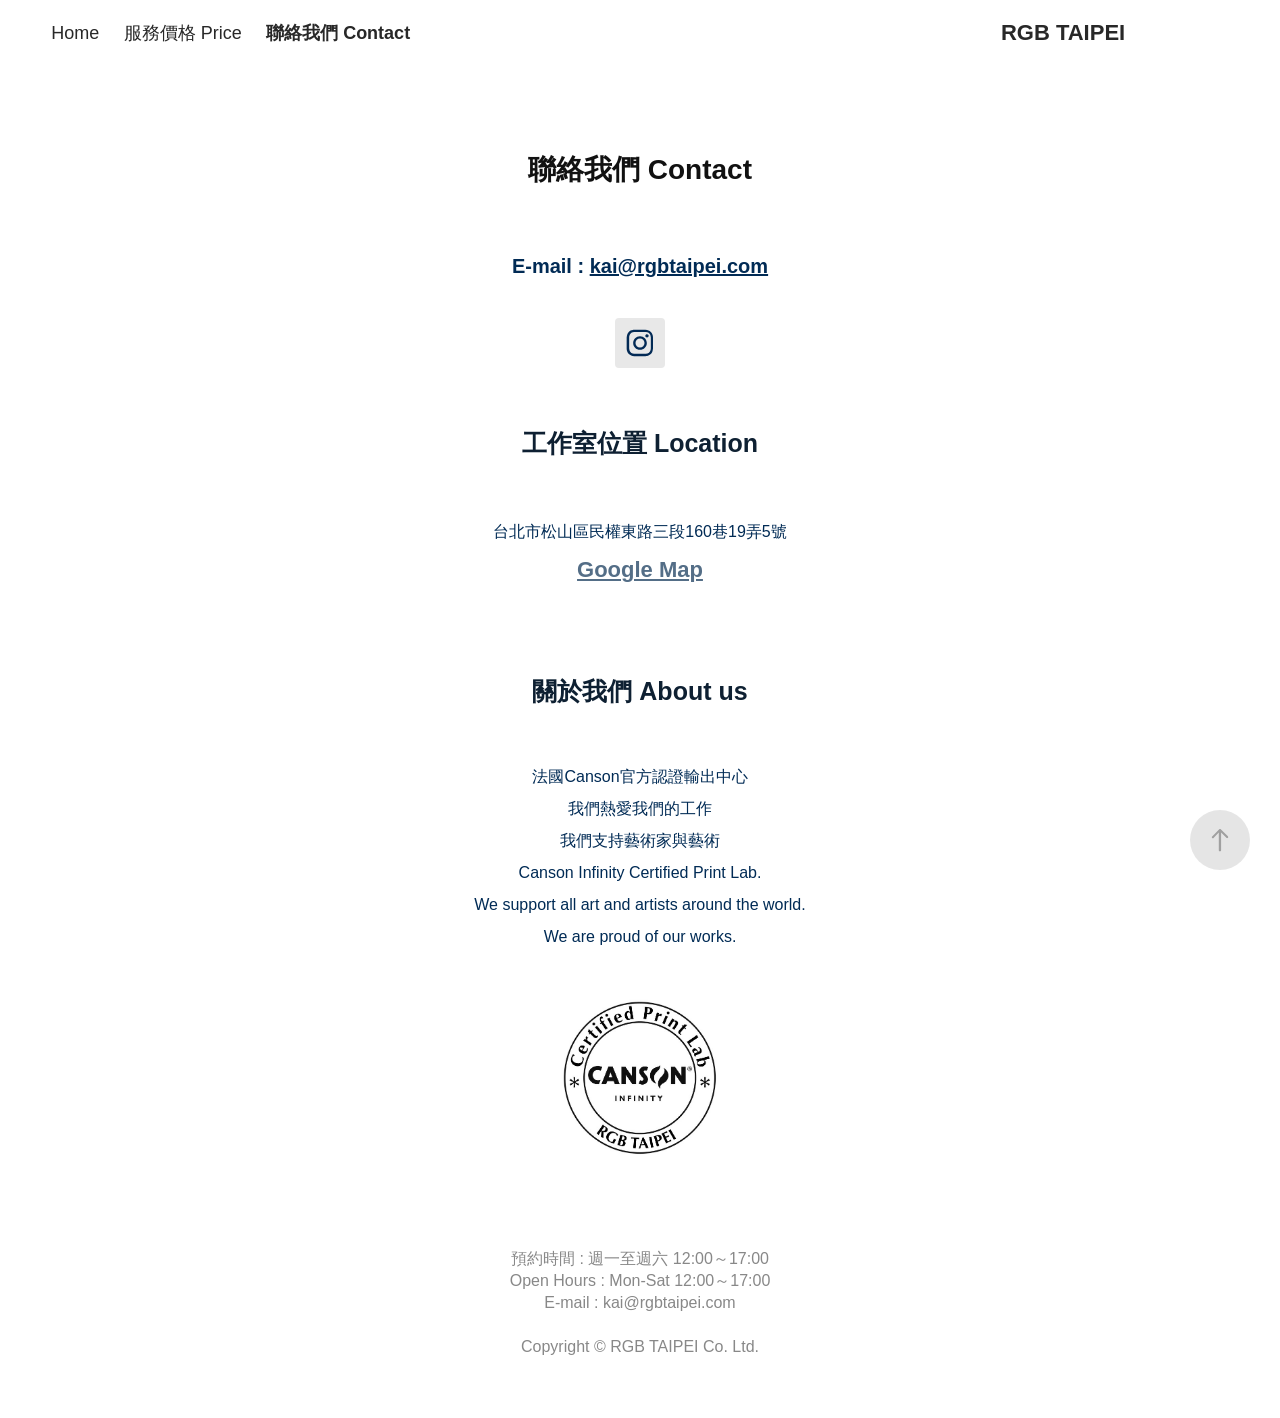
==== commit a0c1ef29: "Update contact.html" ====
--- a/contact.html
+++ b/contact.html
@@ -1,249 +1,176 @@
 <!DOCTYPE html>
-
 <html lang="en-US" nighteye="disabled">
-	
 <head>
-	
   <meta http-equiv="Content-Type" content="text/html; charset=UTF-8">
   <meta name="viewport" content="width=device-width, initial-scale=1">
-      <meta name="keywords" content="fine art print">
-      <meta name="description" content="藝術微噴,數位輸出,Fine Art and Photo Printing Lab,德國畫框">
-    
-      <link rel="stylesheet" href="main.css" type="text/css">
-      <link rel="stylesheet" href="contact.css" type="text/css">
-      <link rel="canonical" href="https://rgbtaipei.com/contact">
-      <title>RGB TAIPEI 藝術微噴 - 聯絡我們 Contact</title>
-      <style type="text/css"></style>
-	
+  <meta name="keywords" content="fine art print">
+  <meta name="description" content="藝術微噴,數位輸出,Fine Art and Photo Printing Lab,德國畫框">
+  <link rel="stylesheet" href="main.css" type="text/css">
+  <link rel="stylesheet" href="contact.css" type="text/css">
+  <link rel="canonical" href="https://rgbtaipei.com/contact">
+  <title>RGB TAIPEI 藝術微噴 - 聯絡我們 Contact</title>
+  <style type="text/css"></style>
 </head>
-	
-	
+
 <body class="link-transition">  
-	  <div class="page-background-video page-background-video-with-panel"></div>
-    <div class="js-responsive-nav">
+  <div class="page-background-video page-background-video-with-panel"></div>
+  <div class="js-responsive-nav">
     <div class="responsive-nav has-social">
       <div class="close-responsive-click-area js-close-responsive-nav">
         <div class="close-responsive-button"></div>
       </div>
-          <nav class="nav-container" data-hover-hint="nav" data-hover-hint-placement="bottom-start">
-      <div class="page-title">
-        <a href="index.html">Home</a>
+      <nav class="nav-container" data-hover-hint="nav" data-hover-hint-placement="bottom-start">
+        <div class="page-title"><a href="index.html">Home</a></div>
+        <div class="page-title"><a href="price.html">服務價格 Price</a></div>
+        <div class="page-title"><a href="contact.html" class="active">聯絡我們 Contact</a></div>
+      </nav>
+      <div class="social pf-nav-social" data-context="theme.nav" data-hover-hint="navSocialIcons" data-hover-hint-placement="bottom-start">
+        <ul></ul>
       </div>
-      <div class="page-title">
-        <a href="price.html">服務價格 Price</a>
-      </div>
-      <div class="page-title">
-        <a href="contact.html" class="active">聯絡我們 Contact</a>
-      </div>
-          </nav>
-        <div class="social pf-nav-social" data-context="theme.nav" data-hover-hint="navSocialIcons" data-hover-hint-placement="bottom-start">
-          <ul>
-          </ul>
-        </div>
     </div>
   </div>
-	
-    <header class="site-header js-site-header  js-fixed-nav" data-context="theme.nav" data-hover-hint="nav" data-hover-hint-placement="top-start">
-        <nav class="nav-container" data-hover-hint="nav" data-hover-hint-placement="bottom-start">
-      <div class="page-title">
-        <a href="index.html">Home</a>
+  
+  <header class="site-header js-site-header  js-fixed-nav" data-context="theme.nav" data-hover-hint="nav" data-hover-hint-placement="top-start">
+    <nav class="nav-container" data-hover-hint="nav" data-hover-hint-placement="bottom-start">
+      <div class="page-title"><a href="index.html">Home</a></div>
+      <div class="page-title"><a href="price.html">服務價格 Price</a></div>
+      <div class="page-title"><a href="contact.html" class="active">聯絡我們 Contact</a></div>
+    </nav>
+    <div class="logo-wrap" data-context="theme.logo.header" data-hover-hint="logo" data-hover-hint-placement="bottom-start">
+      <div class="logo e2e-site-logo-text logo-text  ">
+        <a href="index.html" class="preserve-whitespace">RGB TAIPEI</a>
       </div>
-      <div class="page-title">
-        <a href="price.html">服務價格 Price</a>
+    </div>
+    <div class="social pf-nav-social" data-context="theme.nav" data-hover-hint="navSocialIcons" data-hover-hint-placement="bottom-start">
+      <ul></ul>
+    </div>
+    <div class="hamburger-click-area js-hamburger">
+      <div class="hamburger">
+        <i></i><i></i><i></i>
       </div>
-      <div class="page-title">
-        <a href="contact.html" class="active">聯絡我們 Contact</a>
-      </div>
-        </nav>
-        <div class="logo-wrap" data-context="theme.logo.header" data-hover-hint="logo" data-hover-hint-placement="bottom-start">
-          <div class="logo e2e-site-logo-text logo-text  ">
-              <a href="index.html" class="preserve-whitespace">RGB TAIPEI</a>
-
-          </div>
-        </div>
-        <div class="social pf-nav-social" data-context="theme.nav" data-hover-hint="navSocialIcons" data-hover-hint-placement="bottom-start">
-          <ul>
-          </ul>
-        </div>
-        <div class="hamburger-click-area js-hamburger">
-          <div class="hamburger">
-            <i></i>
-            <i></i>
-            <i></i>
-          </div>
-        </div>
-    </header>
-    <div class="header-placeholder"></div>
+    </div>
+  </header>
+  
+  <div class="header-placeholder"></div>
   <div class="site-wrap cfix js-site-wrap">
     <div class="site-container">
       <div class="site-content e2e-site-content">
         <main>
-  <div class="page-container" data-context="page.page.container" data-hover-hint="pageContainer">
-    <section class="page standard-modules">
-        <header class="page-header content" data-context="pages" data-identity="id:p68cb9e75edd79453e09a00bc7fc447bda37dfb9dfdd6e5ecde58a" data-hover-hint="pageHeader" data-hover-hint-id="p68cb9e75edd79453e09a00bc7fc447bda37dfb9dfdd6e5ecde58a">
-            <h1 class="title preserve-whitespace e2e-site-logo-text">聯絡我們 Contact</h1>
-            <p class="description"></p>
-        </header>
-      <div class="page-content js-page-content" data-context="pages" data-identity="id:p68cb9e75edd79453e09a00bc7fc447bda37dfb9dfdd6e5ecde58a">
-        <div id="project-canvas" class="js-project-modules modules content">
-          <div id="project-modules">
-              
-              
-              
-              
-              
-              <div class="project-module module text project-module-text align- js-project-module e2e-site-project-module-text" style="padding-top: px;
-padding-bottom: 29px;
-">
-  <div class="rich-text js-text-editable module-text"><div><span class="bold"><span style="font-size:20px;" class="texteditor-inline-fontsize">E-mail :&nbsp;<span class="underline">kai@rgbtaipei.com</span></span></span></div></div>
-</div>
+          <div class="page-container" data-context="page.page.container" data-hover-hint="pageContainer">
+            <section class="page standard-modules">
+              <header class="page-header content" data-context="pages" data-identity="id:p68cb9e75edd79453e09a00bc7fc447bda37dfb9dfdd6e5ecde58a" data-hover-hint="pageHeader" data-hover-hint-id="p68cb9e75edd79453e09a00bc7fc447bda37dfb9dfdd6e5ecde58a">
+                <h1 class="title preserve-whitespace e2e-site-logo-text">聯絡我們 Contact</h1>
+                <p class="description"></p>
+              </header>
+              <div class="page-content js-page-content" data-context="pages" data-identity="id:p68cb9e75edd79453e09a00bc7fc447bda37dfb9dfdd6e5ecde58a">
+                <div id="project-canvas" class="js-project-modules modules content">
+                  <div id="project-modules">
+                    
+                    <div class="project-module module text project-module-text align- js-project-module e2e-site-project-module-text" style="padding-bottom: 29px;">
+                      <div class="rich-text js-text-editable module-text">
+                        <div>
+                          <span class="bold">
+                            <span style="font-size:20px;" class="texteditor-inline-fontsize">E-mail : <span class="underline">kai@rgbtaipei.com</span></span>
+                          </span>
+                        </div>
+                      </div>
+                    </div>
 
-              
-                  
-              
-              
-              <div class="js-project-module project-module module social_icons project-module-social_icons align-" data-id="m68cb9ef221a93fabe893beb2badb5a129a0de0ca1a4115a44955f">
-  <div class="module-content module-content-social_icons js-module-content">
-      <div class="social">
-        <ul>
-              <li>
-                <a href="https://www.instagram.com/rgbtaipei" target="_blank">
-                  <svg version="1.1" id="Layer_1" xmlns="http://www.w3.org/2000/svg" xmlns:xlink="http://www.w3.org/1999/xlink" viewBox="0 0 30 24" style="enable-background:new 0 0 30 24;" xml:space="preserve" class="icon">
-                  <g>
-                    <path d="M15,5.4c2.1,0,2.4,0,3.2,0c0.8,0,1.2,0.2,1.5,0.3c0.4,0.1,0.6,0.3,0.9,0.6c0.3,0.3,0.5,0.5,0.6,0.9
-                      c0.1,0.3,0.2,0.7,0.3,1.5c0,0.8,0,1.1,0,3.2s0,2.4,0,3.2c0,0.8-0.2,1.2-0.3,1.5c-0.1,0.4-0.3,0.6-0.6,0.9c-0.3,0.3-0.5,0.5-0.9,0.6
-                      c-0.3,0.1-0.7,0.2-1.5,0.3c-0.8,0-1.1,0-3.2,0s-2.4,0-3.2,0c-0.8,0-1.2-0.2-1.5-0.3c-0.4-0.1-0.6-0.3-0.9-0.6
-                      c-0.3-0.3-0.5-0.5-0.6-0.9c-0.1-0.3-0.2-0.7-0.3-1.5c0-0.8,0-1.1,0-3.2s0-2.4,0-3.2c0-0.8,0.2-1.2,0.3-1.5c0.1-0.4,0.3-0.6,0.6-0.9
-                      c0.3-0.3,0.5-0.5,0.9-0.6c0.3-0.1,0.7-0.2,1.5-0.3C12.6,5.4,12.9,5.4,15,5.4 M15,4c-2.2,0-2.4,0-3.3,0c-0.9,0-1.4,0.2-1.9,0.4
-                      c-0.5,0.2-1,0.5-1.4,0.9C7.9,5.8,7.6,6.2,7.4,6.8C7.2,7.3,7.1,7.9,7,8.7C7,9.6,7,9.8,7,12s0,2.4,0,3.3c0,0.9,0.2,1.4,0.4,1.9
-                      c0.2,0.5,0.5,1,0.9,1.4c0.4,0.4,0.9,0.7,1.4,0.9c0.5,0.2,1.1,0.3,1.9,0.4c0.9,0,1.1,0,3.3,0s2.4,0,3.3,0c0.9,0,1.4-0.2,1.9-0.4
-                      c0.5-0.2,1-0.5,1.4-0.9c0.4-0.4,0.7-0.9,0.9-1.4c0.2-0.5,0.3-1.1,0.4-1.9c0-0.9,0-1.1,0-3.3s0-2.4,0-3.3c0-0.9-0.2-1.4-0.4-1.9
-                      c-0.2-0.5-0.5-1-0.9-1.4c-0.4-0.4-0.9-0.7-1.4-0.9c-0.5-0.2-1.1-0.3-1.9-0.4C17.4,4,17.2,4,15,4L15,4L15,4z"></path>
-                    <path d="M15,7.9c-2.3,0-4.1,1.8-4.1,4.1s1.8,4.1,4.1,4.1s4.1-1.8,4.1-4.1S17.3,7.9,15,7.9L15,7.9z M15,14.7c-1.5,0-2.7-1.2-2.7-2.7
-                      c0-1.5,1.2-2.7,2.7-2.7s2.7,1.2,2.7,2.7C17.7,13.5,16.5,14.7,15,14.7L15,14.7z"></path>
-                    <path d="M20.2,7.7c0,0.5-0.4,1-1,1s-1-0.4-1-1s0.4-1,1-1S20.2,7.2,20.2,7.7L20.2,7.7z"></path>
-                  </g>
-                  </svg>
-                </a>
-              </li>
-        </ul>
-      </div>
-  </div>
-</div>
+                    <div class="js-project-module project-module module social_icons project-module-social_icons align-" data-id="m68cb9ef221a93fabe893beb2badb5a129a0de0ca1a4115a44955f">
+                      <div class="module-content module-content-social_icons js-module-content">
+                        <div class="social">
+                          <ul>
+                            <li>
+                              <a href="https://www.instagram.com/rgbtaipei" target="_blank">
+                                <svg version="1.1" id="Layer_1" xmlns="http://www.w3.org/2000/svg" xmlns:xlink="http://www.w3.org/1999/xlink" viewBox="0 0 30 24" style="enable-background:new 0 0 30 24;" xml:space="preserve" class="icon">
+                                <g>
+                                  <path d="M15,5.4c2.1,0,2.4,0,3.2,0c0.8,0,1.2,0.2,1.5,0.3c0.4,0.1,0.6,0.3,0.9,0.6c0.3,0.3,0.5,0.5,0.6,0.9 c0.1,0.3,0.2,0.7,0.3,1.5c0,0.8,0,1.1,0,3.2s0,2.4,0,3.2c0,0.8-0.2,1.2-0.3,1.5c-0.1,0.4-0.3,0.6-0.6,0.9c-0.3,0.3-0.5,0.5-0.9,0.6 c-0.3,0.1-0.7,0.2-1.5,0.3c-0.8,0-1.1,0-3.2,0s-2.4,0-3.2,0c-0.8,0-1.2-0.2-1.5-0.3c-0.4-0.1-0.6-0.3-0.9-0.6 c-0.3-0.3-0.5-0.5-0.6-0.9c-0.1-0.3-0.2-0.7-0.3-1.5c0-0.8,0-1.1,0-3.2s0-2.4,0-3.2c0-0.8,0.2-1.2,0.3-1.5c0.1-0.4,0.3-0.6,0.6-0.9 c0.3-0.3,0.5-0.5,0.9-0.6c0.3-0.1,0.7-0.2,1.5-0.3C12.6,5.4,12.9,5.4,15,5.4 M15,4c-2.2,0-2.4,0-3.3,0c-0.9,0-1.4,0.2-1.9,0.4 c-0.5,0.2-1,0.5-1.4,0.9C7.9,5.8,7.6,6.2,7.4,6.8C7.2,7.3,7.1,7.9,7,8.7C7,9.6,7,9.8,7,12s0,2.4,0,3.3c0,0.9,0.2,1.4,0.4,1.9 c0.2,0.5,0.5,1,0.9,1.4c0.4,0.4,0.9,0.7,1.4,0.9c0.5,0.2,1.1,0.3,1.9,0.4c0.9,0,1.1,0,3.3,0s2.4,0,3.3,0c0.9,0,1.4-0.2,1.9-0.4 c0.5-0.2,1-0.5,1.4-0.9c0.4-0.4,0.7-0.9,0.9-1.4c0.2-0.5,0.3-1.1,0.4-1.9c0-0.9,0-1.1,0-3.3s0-2.4,0-3.3c0-0.9-0.2-1.4-0.4-1.9 c-0.2-0.5-0.5-1-0.9-1.4c-0.4-0.4-0.9-0.7-1.4-0.9c-0.5-0.2-1.1-0.3-1.9-0.4C17.4,4,17.2,4,15,4L15,4L15,4z"></path>
+                                  <path d="M15,7.9c-2.3,0-4.1,1.8-4.1,4.1s1.8,4.1,4.1,4.1s4.1-1.8,4.1-4.1S17.3,7.9,15,7.9L15,7.9z M15,14.7c-1.5,0-2.7-1.2-2.7-2.7 c0-1.5,1.2-2.7,2.7-2.7s2.7,1.2,2.7,2.7C17.7,13.5,16.5,14.7,15,14.7L15,14.7z"></path>
+                                  <path d="M20.2,7.7c0,0.5-0.4,1-1,1s-1-0.4-1-1s0.4-1,1-1S20.2,7.2,20.2,7.7L20.2,7.7z"></path>
+                                </g>
+                                </svg>
+                              </a>
+                            </li>
+                          </ul>
+                        </div>
+                      </div>
+                    </div>
 
-              
-              
-              
-              
-              
-              
-              <div class="project-module module text project-module-text align- js-project-module e2e-site-project-module-text" style="padding-top: 40px;
-padding-bottom: 20px;
-">
-  <div class="rich-text js-text-editable module-text"><div class="sub-title"><span style="color:#0e2032;" class="texteditor-inline-color"><span style="font-size:25px;" class="texteditor-inline-fontsize"><span class="bold">工作室位置 Location</span>​​​​​​​</span></span></div></div>
-</div>
+                    <div class="project-module module text project-module-text align- js-project-module e2e-site-project-module-text" style="padding-top: 40px; padding-bottom: 20px;">
+                      <div class="rich-text js-text-editable module-text">
+                        <div class="sub-title">
+                          <span style="color:#0e2032;" class="texteditor-inline-color">
+                            <span style="font-size:25px;" class="texteditor-inline-fontsize"><span class="bold">工作室位置 Location</span></span>
+                          </span>
+                        </div>
+                      </div>
+                    </div>
 
-              
-              
-              
-              
-              
-              
-              
-              
-              
-              <div class="project-module module text project-module-text align- js-project-module e2e-site-project-module-text" style="padding-top: px;
-padding-bottom: 20px;
-">
-  <div class="rich-text js-text-editable module-text"><div style="line-height:28px;" class="texteditor-inline-lineheight"><span style="line-height:28px;text-transform:none;"><span style="font-size:16px;" class="texteditor-inline-fontsize">台北市松山區民權東路三段160巷19弄5號</span></span></div><div style="line-height:28px;" class="texteditor-inline-lineheight"><span class="texteditor-inline-fontsize" style="font-size:22px;"><span style="line-height:28px;text-transform:uppercase;"><span style="color:#546e87;" class="texteditor-inline-color"><span class="bold"><a href="https://maps.app.goo.gl/TgGgST6tCLWc3UEz9" target="_blank">Google Map</a></span></span></span></span></div></div>
-</div>
+                    <div class="project-module module text project-module-text align- js-project-module e2e-site-project-module-text" style="padding-bottom: 20px;">
+                      <div class="rich-text js-text-editable module-text">
+                        <div style="line-height:28px;" class="texteditor-inline-lineheight">
+                          <span style="line-height:28px;text-transform:none;"><span style="font-size:16px;" class="texteditor-inline-fontsize">台北市松山區民權東路三段160巷19弄5號</span></span>
+                        </div>
+                        <div style="line-height:28px;" class="texteditor-inline-lineheight">
+                          <span class="texteditor-inline-fontsize" style="font-size:22px;">
+                            <span style="line-height:28px;text-transform:uppercase;">
+                              <span style="color:#546e87;" class="texteditor-inline-color">
+                                <span class="bold"><a href="https://maps.app.goo.gl/DrTJVu7UD8mMUG5R9" target="_blank">Google Map</a></span>
+                              </span>
+                            </span>
+                          </span>
+                        </div>
+                      </div>
+                    </div>
 
-              
-              
-              
-              
-              
-              
-              
-              
-              
-              <div class="project-module module text project-module-text align- js-project-module e2e-site-project-module-text" style="padding-top: 40px;
-padding-bottom: 20px;
-">
-  <div class="rich-text js-text-editable module-text"><div class="sub-title"><span style="color:#0e2032;" class="texteditor-inline-color">關於我們 About us</span></div></div>
-</div>
+                    <div class="project-module module text project-module-text align- js-project-module e2e-site-project-module-text" style="padding-top: 40px; padding-bottom: 20px;">
+                      <div class="rich-text js-text-editable module-text">
+                        <div class="sub-title"><span style="color:#0e2032;" class="texteditor-inline-color">關於我們 About us</span></div>
+                      </div>
+                    </div>
 
-              
-              
-              
-              
-              
-              
-              
-              
-              
-              <div class="project-module module text project-module-text align- js-project-module e2e-site-project-module-text" style="padding-top: px;
-padding-bottom: 20px;
-  float: center;
-  clear: both;
-">
-  <div class="rich-text js-text-editable module-text"><div>法國Canson官方認證輸出中心</div><div>我們熱愛我們的工作</div><div>我們支持藝術家與藝術</div><div>Canson Infinity Certified Print Lab.</div><div>We support all art and artists around the world.&nbsp;</div><div>We are proud of our works.</div></div>
-</div>
+                    <div class="project-module module text project-module-text align- js-project-module e2e-site-project-module-text" style="padding-bottom: 20px; clear: both; text-align: center;">
+                      <div class="rich-text js-text-editable module-text">
+                        <div>法國Canson官方認證輸出中心</div>
+                        <div>我們熱愛我們的工作</div>
+                        <div>我們支持藝術家與藝術</div>
+                        <div>Canson Infinity Certified Print Lab.</div>
+                        <div>We support all art and artists around the world.</div>
+                        <div>We are proud of our works.</div>
+                      </div>
+                    </div>
 
-              
-              
-              
-              
-              
-              <div class="project-module module image project-module-image js-js-project-module" style="padding-top: 0px;
-padding-bottom: 10px;
-  max-width: 200px;
-  float: center;
-  clear: both;
-">
+                    <div class="project-module module image project-module-image js-js-project-module" style="padding-top: 0px; padding-bottom: 10px; max-width: 200px; clear: both; margin: 0 auto;">
+                      <div class="js-lightbox lightbox-link" data-src="https://cdn.myportfolio.com/dc65b9c7-2618-4ffe-beae-8b086db64721/54f9f5b8-e396-4620-99b2-26edf794b6f6.jpg?h=4625ca5c4543b8e380efe4eb7b91371e">
+                        <img class="js-lazy e2e-site-project-module-image image-loaded" src="logo2.jpg" width="591" sizes="(max-width: 591px) 100vw, 591px">
+                      </div>
+                    </div>
 
-  
-
-  
-     <div class="js-lightbox lightbox-link" data-src="https://cdn.myportfolio.com/dc65b9c7-2618-4ffe-beae-8b086db64721/54f9f5b8-e396-4620-99b2-26edf794b6f6.jpg?h=4625ca5c4543b8e380efe4eb7b91371e">
-     <img class="js-lazy e2e-site-project-module-image image-loaded" src="logo2.jpg" width="591 sizes="(max-width: 591px) 100vw, 591px">
-																																	   </div>
-  
-</div>
-
-  
+                  </div>
+                </div>
+              </div>
+            </section>
+            
+            <section class="back-to-top" data-hover-hint="backToTop">
+              <a href="contact.html#"><span class="arrow">↑</span><span class="preserve-whitespace">Back to Top</span></a>
+            </section>
+            
+            <a class="back-to-top-fixed js-back-to-top back-to-top-fixed-with-panel" data-hover-hint="backToTop" data-hover-hint-placement="top-start" href="contact.html#">
+              <svg version="1.1" id="Layer_1" xmlns="http://www.w3.org/2000/svg" xmlns:xlink="http://www.w3.org/1999/xlink" x="0px" y="0px" viewBox="0 0 26 26" style="enable-background:new 0 0 26 26;" xml:space="preserve" class="icon icon-back-to-top">
+              <g>
+                <path d="M13.8,1.3L21.6,9c0.1,0.1,0.1,0.3,0.2,0.4c0.1,0.1,0.1,0.3,0.1,0.4s0,0.3-0.1,0.4c-0.1,0.1-0.1,0.3-0.3,0.4 c-0.1,0.1-0.2,0.2-0.4,0.3c-0.2,0.1-0.3,0.1-0.4,0.1c-0.1,0-0.3,0-0.4-0.1c-0.2-0.1-0.3-0.2-0.4-0.3L14.2,5l0,19.1 c0,0.2-0.1,0.3-0.1,0.5c0,0.1-0.1,0.3-0.3,0.4c-0.1,0.1-0.2,0.2-0.4,0.3c-0.1,0.1-0.3,0.1-0.5,0.1c-0.1,0-0.3,0-0.4-0.1 c-0.1-0.1-0.3-0.1-0.4-0.3c-0.1-0.1-0.2-0.2-0.3-0.4c-0.1-0.1-0.1-0.3-0.1-0.5l0-19.1l-5.7,5.7C6,10.8,5.8,10.9,5.7,11 c-0.1,0.1-0.3,0.1-0.4,0.1c-0.2,0-0.3,0-0.4-0.1c-0.1-0.1-0.3-0.2-0.4-0.3c-0.1-0.1-0.1-0.2-0.2-0.4C4.1,10.2,4,10.1,4.1,9.9 c0-0.1,0-0.3,0.1-0.4c0-0.1,0.1-0.3,0.3-0.4l7.7-7.8c0.1,0,0.2-0.1,0.2-0.1c0,0,0.1-0.1,0.2-0.1c0.1,0,0.2,0,0.2-0.1 c0.1,0,0.1,0,0.2,0c0,0,0.1,0,0.2,0c0.1,0,0.2,0,0.2,0.1c0.1,0,0.1,0.1,0.2,0.1C13.7,1.2,13.8,1.2,13.8,1.3z"></path>
+              </g>
+              </svg>
+            </a>
           </div>
-        </div>
-      </div>
-    </section>
-        <section class="back-to-top" data-hover-hint="backToTop">
-          <a href="contact.html#"><span class="arrow">↑</span><span class="preserve-whitespace">Back to Top</span></a>
-        </section>
-        <a class="back-to-top-fixed js-back-to-top back-to-top-fixed-with-panel" data-hover-hint="backToTop" data-hover-hint-placement="top-start" href="contact.html#">
-          <svg version="1.1" id="Layer_1" xmlns="http://www.w3.org/2000/svg" xmlns:xlink="http://www.w3.org/1999/xlink" x="0px" y="0px" viewBox="0 0 26 26" style="enable-background:new 0 0 26 26;" xml:space="preserve" class="icon icon-back-to-top">
-          <g>
-            <path d="M13.8,1.3L21.6,9c0.1,0.1,0.1,0.3,0.2,0.4c0.1,0.1,0.1,0.3,0.1,0.4s0,0.3-0.1,0.4c-0.1,0.1-0.1,0.3-0.3,0.4
-              c-0.1,0.1-0.2,0.2-0.4,0.3c-0.2,0.1-0.3,0.1-0.4,0.1c-0.1,0-0.3,0-0.4-0.1c-0.2-0.1-0.3-0.2-0.4-0.3L14.2,5l0,19.1
-              c0,0.2-0.1,0.3-0.1,0.5c0,0.1-0.1,0.3-0.3,0.4c-0.1,0.1-0.2,0.2-0.4,0.3c-0.1,0.1-0.3,0.1-0.5,0.1c-0.1,0-0.3,0-0.4-0.1
-              c-0.1-0.1-0.3-0.1-0.4-0.3c-0.1-0.1-0.2-0.2-0.3-0.4c-0.1-0.1-0.1-0.3-0.1-0.5l0-19.1l-5.7,5.7C6,10.8,5.8,10.9,5.7,11
-              c-0.1,0.1-0.3,0.1-0.4,0.1c-0.2,0-0.3,0-0.4-0.1c-0.1-0.1-0.3-0.2-0.4-0.3c-0.1-0.1-0.1-0.2-0.2-0.4C4.1,10.2,4,10.1,4.1,9.9
-              c0-0.1,0-0.3,0.1-0.4c0-0.1,0.1-0.3,0.3-0.4l7.7-7.8c0.1,0,0.2-0.1,0.2-0.1c0,0,0.1-0.1,0.2-0.1c0.1,0,0.2,0,0.2-0.1
-              c0.1,0,0.1,0,0.2,0c0,0,0.1,0,0.2,0c0.1,0,0.2,0,0.2,0.1c0.1,0,0.1,0.1,0.2,0.1C13.7,1.2,13.8,1.2,13.8,1.3z"></path>
-          </g>
-          </svg>
-        </a>
-  </div>
-              <footer class="site-footer" data-hover-hint="footer">
-                <div class="footer-text">
-                  預約時間 : 週一至週六 12:00～17:00<br> Open Hours : Mon-Sat 12:00～17:00 <br>E-mail : kai@rgbtaipei.com<br><br>Copyright © RGB TAIPEI Co. Ltd.
-                </div>
-              </footer>
+          <footer class="site-footer" data-hover-hint="footer">
+            <div class="footer-text">
+              預約時間 : 週一至週六 12:00～17:00<br> Open Hours : Mon-Sat 12:00～17:00 <br>E-mail : kai@rgbtaipei.com<br><br>Copyright © RGB TAIPEI Co. Ltd.
+            </div>
+          </footer>
         </main>
       </div>
     </div>
   </div>
-
-
 </body>
-										
-</html>+</html>
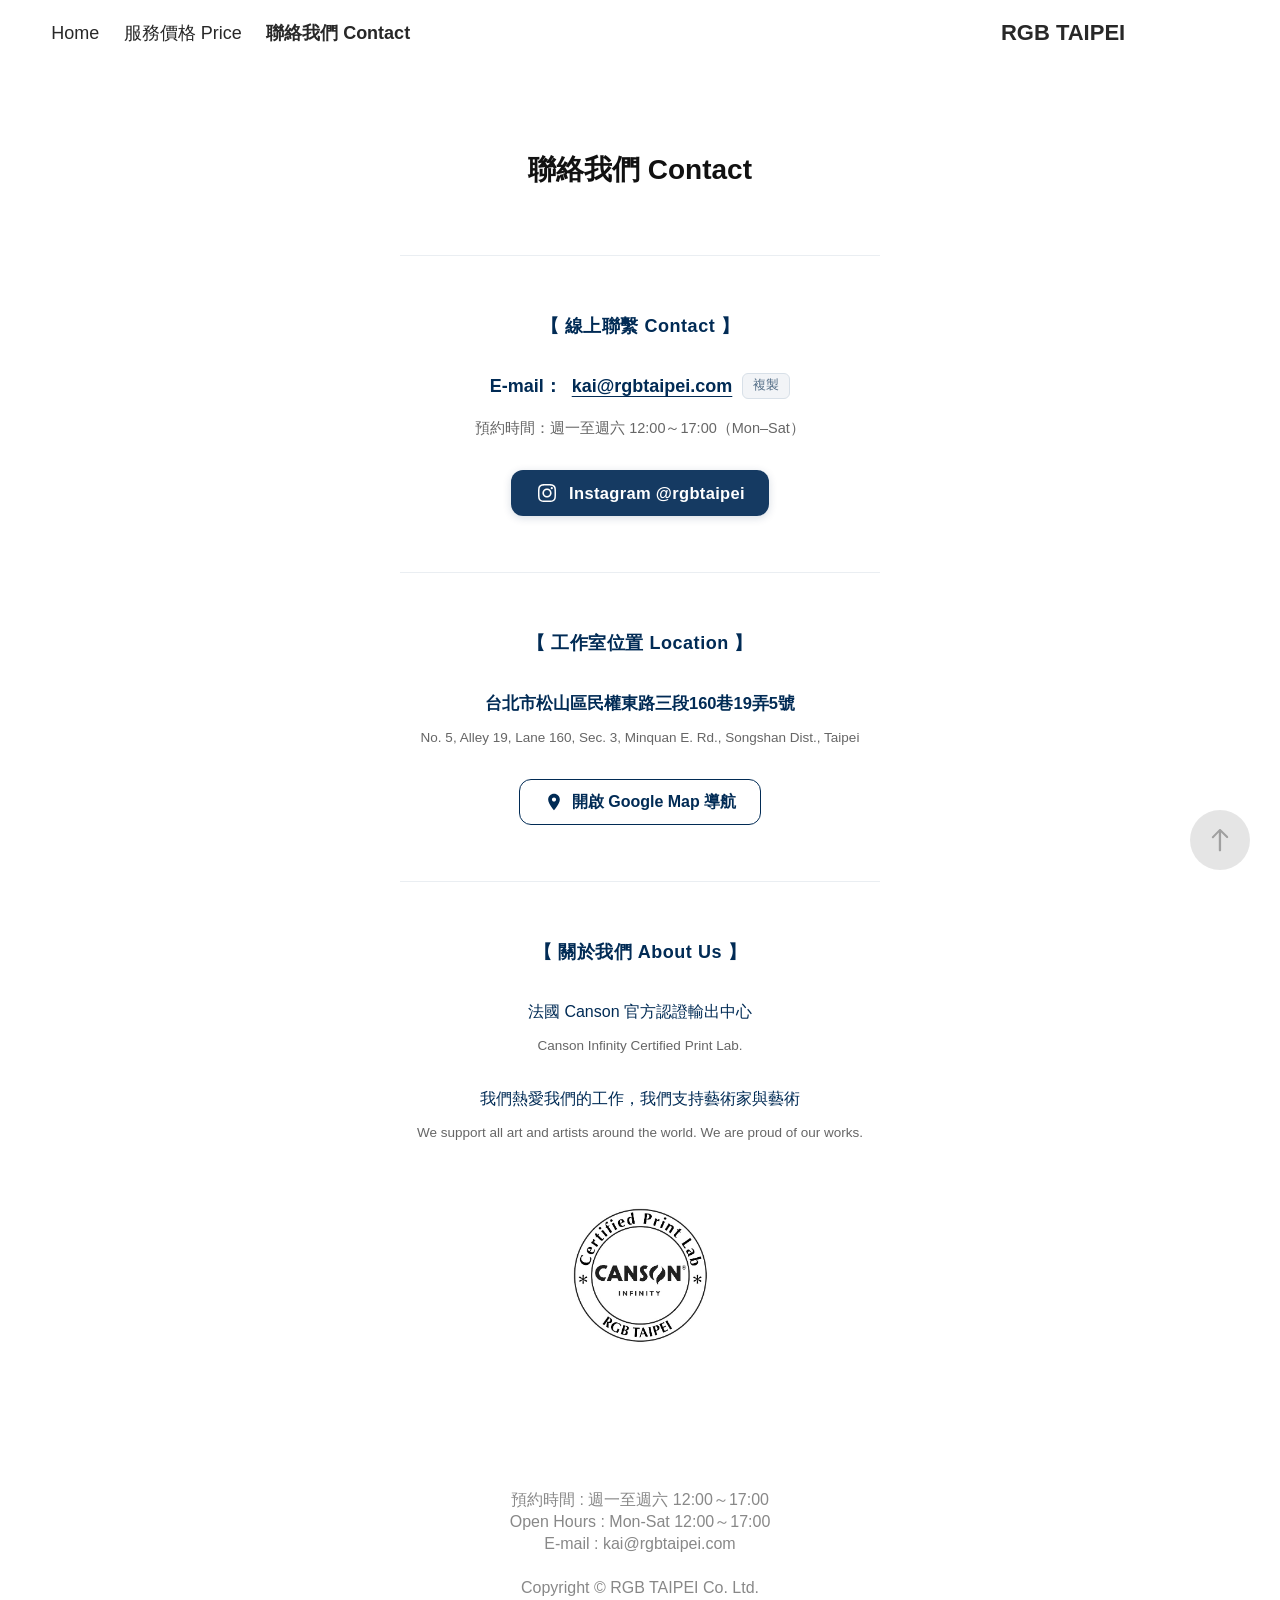
==== commit 73db4eea: "2026.10.27" ====
--- a/contact.html
+++ b/contact.html
@@ -1,148 +1,143 @@
 <!DOCTYPE html>
-<html lang="en-US" nighteye="disabled">
+<html lang="zh-Hant">
 <head>
-  <meta http-equiv="Content-Type" content="text/html; charset=UTF-8">
+  <meta charset="UTF-8">
   <meta name="viewport" content="width=device-width, initial-scale=1">
-  <meta name="keywords" content="fine art print">
-  <meta name="description" content="藝術微噴,數位輸出,Fine Art and Photo Printing Lab,德國畫框">
+  <title>RGB TAIPEI 藝術微噴 - 聯絡我們 Contact</title>
+  <meta name="description" content="聯絡 RGB TAIPEI 藝術微噴工作室：台北市松山區民權東路三段160巷19弄5號（週一至週六 12:00～17:00 預約制），法國 Canson 官方認證輸出中心。">
+  <meta name="keywords" content="RGB TAIPEI,聯絡我們,藝術微噴台北,松山區藝術微噴,Canson認證輸出中心,Fine Art Print Taipei">
+
+  <!-- Open Graph / Social Preview -->
+  <meta property="og:type" content="website">
+  <meta property="og:locale" content="zh_TW">
+  <meta property="og:site_name" content="RGB TAIPEI 藝術微噴">
+  <meta property="og:title" content="RGB TAIPEI 藝術微噴 - 聯絡我們 Contact">
+  <meta property="og:description" content="法國 Canson 官方認證輸出中心｜地址：台北市松山區民權東路三段160巷19弄5號｜信箱：kai@rgbtaipei.com">
+  <meta property="og:url" content="https://rgbtaipei.com/contact">
+  <meta property="og:image" content="https://rgbtaipei.com/logo2.jpg">
+  <meta name="twitter:card" content="summary_large_image">
+
+  <!-- Favicon & Canonical -->
+  <link rel="icon" type="image/png" href="favicon.png">
+  <link rel="apple-touch-icon" href="favicon.png">
+  <link rel="canonical" href="https://rgbtaipei.com/contact">
+
+  <!-- Stylesheet -->
   <link rel="stylesheet" href="main.css" type="text/css">
-  <link rel="stylesheet" href="contact.css" type="text/css">
-  <link rel="canonical" href="https://rgbtaipei.com/contact">
-  <title>RGB TAIPEI 藝術微噴 - 聯絡我們 Contact</title>
-  <style type="text/css"></style>
 </head>
 
-<body class="link-transition">  
-  <div class="page-background-video page-background-video-with-panel"></div>
+<body>
+  <!-- Mobile Responsive Navigation -->
   <div class="js-responsive-nav">
-    <div class="responsive-nav has-social">
-      <div class="close-responsive-click-area js-close-responsive-nav">
-        <div class="close-responsive-button"></div>
-      </div>
-      <nav class="nav-container" data-hover-hint="nav" data-hover-hint-placement="bottom-start">
+    <div class="responsive-nav">
+      <button type="button" class="close-responsive-click-area js-close-responsive-nav" aria-label="關閉選單">
+        <span class="close-responsive-button"></span>
+      </button>
+      <nav class="nav-container" aria-label="手機版導覽選單">
         <div class="page-title"><a href="index.html">Home</a></div>
         <div class="page-title"><a href="price.html">服務價格 Price</a></div>
         <div class="page-title"><a href="contact.html" class="active">聯絡我們 Contact</a></div>
       </nav>
-      <div class="social pf-nav-social" data-context="theme.nav" data-hover-hint="navSocialIcons" data-hover-hint-placement="bottom-start">
-        <ul></ul>
-      </div>
     </div>
   </div>
-  
-  <header class="site-header js-site-header  js-fixed-nav" data-context="theme.nav" data-hover-hint="nav" data-hover-hint-placement="top-start">
-    <nav class="nav-container" data-hover-hint="nav" data-hover-hint-placement="bottom-start">
+
+  <!-- Site Header -->
+  <header class="site-header js-site-header">
+    <nav class="nav-container" aria-label="主導覽選單">
       <div class="page-title"><a href="index.html">Home</a></div>
       <div class="page-title"><a href="price.html">服務價格 Price</a></div>
       <div class="page-title"><a href="contact.html" class="active">聯絡我們 Contact</a></div>
     </nav>
-    <div class="logo-wrap" data-context="theme.logo.header" data-hover-hint="logo" data-hover-hint-placement="bottom-start">
-      <div class="logo e2e-site-logo-text logo-text  ">
+    <div class="logo-wrap">
+      <div class="logo logo-text">
         <a href="index.html" class="preserve-whitespace">RGB TAIPEI</a>
       </div>
     </div>
-    <div class="social pf-nav-social" data-context="theme.nav" data-hover-hint="navSocialIcons" data-hover-hint-placement="bottom-start">
-      <ul></ul>
-    </div>
-    <div class="hamburger-click-area js-hamburger">
-      <div class="hamburger">
+    <button type="button" class="hamburger-click-area js-hamburger" aria-label="開啟選單" aria-expanded="false">
+      <span class="hamburger">
         <i></i><i></i><i></i>
-      </div>
-    </div>
+      </span>
+    </button>
   </header>
-  
+
   <div class="header-placeholder"></div>
-  <div class="site-wrap cfix js-site-wrap">
+
+  <div class="site-wrap cfix">
     <div class="site-container">
-      <div class="site-content e2e-site-content">
+      <div class="site-content">
         <main>
-          <div class="page-container" data-context="page.page.container" data-hover-hint="pageContainer">
+          <div class="page-container">
             <section class="page standard-modules">
-              <header class="page-header content" data-context="pages" data-identity="id:p68cb9e75edd79453e09a00bc7fc447bda37dfb9dfdd6e5ecde58a" data-hover-hint="pageHeader" data-hover-hint-id="p68cb9e75edd79453e09a00bc7fc447bda37dfb9dfdd6e5ecde58a">
-                <h1 class="title preserve-whitespace e2e-site-logo-text">聯絡我們 Contact</h1>
-                <p class="description"></p>
+              <header class="page-header page-header--compact content">
+                <h1 class="title preserve-whitespace">聯絡我們 Contact</h1>
               </header>
-              <div class="page-content js-page-content" data-context="pages" data-identity="id:p68cb9e75edd79453e09a00bc7fc447bda37dfb9dfdd6e5ecde58a">
-                <div id="project-canvas" class="js-project-modules modules content">
-                  <div id="project-modules">
-                    
-                    <div class="project-module module text project-module-text align- js-project-module e2e-site-project-module-text" style="padding-bottom: 29px;">
-                      <div class="rich-text js-text-editable module-text">
-                        <div>
-                          <span class="bold">
-                            <span style="font-size:20px;" class="texteditor-inline-fontsize">E-mail : <span class="underline">kai@rgbtaipei.com</span></span>
-                          </span>
-                        </div>
+
+              <div class="page-content">
+                <div id="project-canvas" class="modules content">
+                  <div id="project-modules" class="contact-page-wrap">
+
+                    <hr class="contact-divider" style="margin-top: 0;">
+
+                    <!-- Section 1: Direct Contact (Email & Instagram) -->
+                    <div class="contact-section">
+                      <div class="contact-section-title">【 線上聯繫 Contact 】</div>
+
+                      <div class="contact-email-box">
+                        <span class="contact-email-label">E-mail：</span>
+                        <a href="mailto:kai@rgbtaipei.com" class="contact-email-link">kai@rgbtaipei.com</a>
+                        <button type="button" class="copy-btn js-copy-btn" data-copy="kai@rgbtaipei.com" data-label="複製">複製</button>
+                      </div>
+
+                      <div class="contact-hours-note">預約時間：週一至週六 12:00～17:00（Mon–Sat）</div>
+
+                      <div class="contact-action-wrap">
+                        <a href="https://www.instagram.com/rgbtaipei" target="_blank" rel="noopener noreferrer" class="ig-button" aria-label="前往 RGB TAIPEI Instagram (@rgbtaipei)">
+                          <svg version="1.1" xmlns="http://www.w3.org/2000/svg" viewBox="0 0 24 24" xml:space="preserve" class="ig-button__icon" aria-hidden="true">
+                            <path d="M12,4.6c2.4,0,2.7,0,3.6,0.1c0.9,0,1.4,0.2,1.7,0.3c0.4,0.2,0.7,0.4,1.1,0.7c0.3,0.3,0.5,0.6,0.7,1.1 c0.1,0.3,0.3,0.8,0.3,1.7c0,0.9,0.1,1.2,0.1,3.6s0,2.7-0.1,3.6c0,0.9-0.2,1.4-0.3,1.7c-0.2,0.4-0.4,0.7-0.7,1.1 c-0.3,0.3-0.6,0.5-1.1,0.7c-0.3,0.1-0.8,0.3-1.7,0.3c-0.9,0-1.2,0.1-3.6,0.1s-2.7,0-3.6-0.1c-0.9,0-1.4-0.2-1.7-0.3 c-0.4-0.2-0.7-0.4-1.1-0.7c-0.3-0.3-0.5-0.6-0.7-1.1c-0.1-0.3-0.3-0.8-0.3-1.7c0-0.9-0.1-1.2-0.1-3.6s0-2.7,0.1-3.6 c0-0.9,0.2-1.4,0.3-1.7c0.2-0.4,0.4-0.7,0.7-1.1c0.3-0.3,0.6-0.5,1.1-0.7c0.3-0.1,0.8-0.3,1.7-0.3C9.3,4.6,9.6,4.6,12,4.6 M12,3 c-2.4,0-2.8,0-3.7,0.1C7.3,3.1,6.7,3.3,6.1,3.5C5.5,3.7,5,4,4.5,4.5C4,5,3.7,5.5,3.5,6.1C3.3,6.7,3.1,7.3,3.1,8.3 C3,9.2,3,9.6,3,12s0,2.8,0.1,3.7c0,1,0.2,1.6,0.4,2.2c0.2,0.6,0.5,1.1,1,1.6c0.5,0.5,1,0.8,1.6,1c0.6,0.2,1.2,0.4,2.2,0.4 C9.2,21,9.6,21,12,21s2.8,0,3.7-0.1c1,0,1.6-0.2,2.2-0.4c0.6-0.2,1.1-0.5,1.6-1c0.5-0.5,0.8-1,1-1.6c0.2-0.6,0.4-1.2,0.4-2.2 C21,14.8,21,14.4,21,12s0-2.8-0.1-3.7c0-1-0.2-1.6-0.4-2.2c-0.2-0.6-0.5-1.1-1-1.6c-0.5-0.5-1-0.8-1.6-1 c-0.6-0.2-1.2-0.4-2.2-0.4C14.8,3,14.4,3,12,3L12,3z"></path>
+                            <path d="M12,7.4c-2.5,0-4.6,2.1-4.6,4.6s2.1,4.6,4.6,4.6s4.6-2.1,4.6-4.6S14.5,7.4,12,7.4L12,7.4z M12,15c-1.7,0-3-1.3-3-3 c0-1.7,1.3-3,3-3s3,1.3,3,3C15,13.7,13.7,15,12,15L12,15z"></path>
+                            <circle cx="16.8" cy="7.2" r="1.1"></circle>
+                          </svg>
+                          <span class="ig-button__text">Instagram @rgbtaipei</span>
+                        </a>
                       </div>
                     </div>
 
-                    <div class="js-project-module project-module module social_icons project-module-social_icons align-" data-id="m68cb9ef221a93fabe893beb2badb5a129a0de0ca1a4115a44955f">
-                      <div class="module-content module-content-social_icons js-module-content">
-                        <div class="social">
-                          <ul>
-                            <li>
-                              <a href="https://www.instagram.com/rgbtaipei" target="_blank">
-                                <svg version="1.1" id="Layer_1" xmlns="http://www.w3.org/2000/svg" xmlns:xlink="http://www.w3.org/1999/xlink" viewBox="0 0 30 24" style="enable-background:new 0 0 30 24;" xml:space="preserve" class="icon">
-                                <g>
-                                  <path d="M15,5.4c2.1,0,2.4,0,3.2,0c0.8,0,1.2,0.2,1.5,0.3c0.4,0.1,0.6,0.3,0.9,0.6c0.3,0.3,0.5,0.5,0.6,0.9 c0.1,0.3,0.2,0.7,0.3,1.5c0,0.8,0,1.1,0,3.2s0,2.4,0,3.2c0,0.8-0.2,1.2-0.3,1.5c-0.1,0.4-0.3,0.6-0.6,0.9c-0.3,0.3-0.5,0.5-0.9,0.6 c-0.3,0.1-0.7,0.2-1.5,0.3c-0.8,0-1.1,0-3.2,0s-2.4,0-3.2,0c-0.8,0-1.2-0.2-1.5-0.3c-0.4-0.1-0.6-0.3-0.9-0.6 c-0.3-0.3-0.5-0.5-0.6-0.9c-0.1-0.3-0.2-0.7-0.3-1.5c0-0.8,0-1.1,0-3.2s0-2.4,0-3.2c0-0.8,0.2-1.2,0.3-1.5c0.1-0.4,0.3-0.6,0.6-0.9 c0.3-0.3,0.5-0.5,0.9-0.6c0.3-0.1,0.7-0.2,1.5-0.3C12.6,5.4,12.9,5.4,15,5.4 M15,4c-2.2,0-2.4,0-3.3,0c-0.9,0-1.4,0.2-1.9,0.4 c-0.5,0.2-1,0.5-1.4,0.9C7.9,5.8,7.6,6.2,7.4,6.8C7.2,7.3,7.1,7.9,7,8.7C7,9.6,7,9.8,7,12s0,2.4,0,3.3c0,0.9,0.2,1.4,0.4,1.9 c0.2,0.5,0.5,1,0.9,1.4c0.4,0.4,0.9,0.7,1.4,0.9c0.5,0.2,1.1,0.3,1.9,0.4c0.9,0,1.1,0,3.3,0s2.4,0,3.3,0c0.9,0,1.4-0.2,1.9-0.4 c0.5-0.2,1-0.5,1.4-0.9c0.4-0.4,0.7-0.9,0.9-1.4c0.2-0.5,0.3-1.1,0.4-1.9c0-0.9,0-1.1,0-3.3s0-2.4,0-3.3c0-0.9-0.2-1.4-0.4-1.9 c-0.2-0.5-0.5-1-0.9-1.4c-0.4-0.4-0.9-0.7-1.4-0.9c-0.5-0.2-1.1-0.3-1.9-0.4C17.4,4,17.2,4,15,4L15,4L15,4z"></path>
-                                  <path d="M15,7.9c-2.3,0-4.1,1.8-4.1,4.1s1.8,4.1,4.1,4.1s4.1-1.8,4.1-4.1S17.3,7.9,15,7.9L15,7.9z M15,14.7c-1.5,0-2.7-1.2-2.7-2.7 c0-1.5,1.2-2.7,2.7-2.7s2.7,1.2,2.7,2.7C17.7,13.5,16.5,14.7,15,14.7L15,14.7z"></path>
-                                  <path d="M20.2,7.7c0,0.5-0.4,1-1,1s-1-0.4-1-1s0.4-1,1-1S20.2,7.2,20.2,7.7L20.2,7.7z"></path>
-                                </g>
-                                </svg>
-                              </a>
-                            </li>
-                          </ul>
-                        </div>
+                    <hr class="contact-divider">
+
+                    <!-- Section 2: Studio Location -->
+                    <div class="contact-section">
+                      <div class="contact-section-title">【 工作室位置 Location 】</div>
+                      <div class="location-address">台北市松山區民權東路三段160巷19弄5號</div>
+                      <div class="location-address-en">No. 5, Alley 19, Lane 160, Sec. 3, Minquan E. Rd., Songshan Dist., Taipei</div>
+
+                      <div class="contact-action-wrap">
+                        <a href="https://maps.app.goo.gl/DrTJVu7UD8mMUG5R9" target="_blank" rel="noopener noreferrer" class="map-button">
+                          <svg xmlns="http://www.w3.org/2000/svg" viewBox="0 0 24 24" class="map-button__icon" aria-hidden="true">
+                            <path d="M12 2C8.13 2 5 5.13 5 9c0 5.25 7 13 7 13s7-7.75 7-13c0-3.87-3.13-7-7-7zm0 9.5c-1.38 0-2.5-1.12-2.5-2.5s1.12-2.5 2.5-2.5 2.5 1.12 2.5 2.5-1.12 2.5-2.5 2.5z"/>
+                          </svg>
+                          <span>開啟 Google Map 導航</span>
+                        </a>
                       </div>
                     </div>
 
-                    <div class="project-module module text project-module-text align- js-project-module e2e-site-project-module-text" style="padding-top: 40px; padding-bottom: 20px;">
-                      <div class="rich-text js-text-editable module-text">
-                        <div class="sub-title">
-                          <span style="color:#0e2032;" class="texteditor-inline-color">
-                            <span style="font-size:25px;" class="texteditor-inline-fontsize"><span class="bold">工作室位置 Location</span></span>
-                          </span>
-                        </div>
+                    <hr class="contact-divider">
+
+                    <!-- Section 3: About Us & Canson Certification -->
+                    <div class="contact-section contact-section--about">
+                      <div class="contact-section-title">【 關於我們 About Us 】</div>
+
+                      <div class="about-block">
+                        <div class="about-primary">法國 Canson 官方認證輸出中心</div>
+                        <div class="about-secondary">Canson Infinity Certified Print Lab.</div>
                       </div>
-                    </div>
 
-                    <div class="project-module module text project-module-text align- js-project-module e2e-site-project-module-text" style="padding-bottom: 20px;">
-                      <div class="rich-text js-text-editable module-text">
-                        <div style="line-height:28px;" class="texteditor-inline-lineheight">
-                          <span style="line-height:28px;text-transform:none;"><span style="font-size:16px;" class="texteditor-inline-fontsize">台北市松山區民權東路三段160巷19弄5號</span></span>
-                        </div>
-                        <div style="line-height:28px;" class="texteditor-inline-lineheight">
-                          <span class="texteditor-inline-fontsize" style="font-size:22px;">
-                            <span style="line-height:28px;text-transform:uppercase;">
-                              <span style="color:#546e87;" class="texteditor-inline-color">
-                                <span class="bold"><a href="https://maps.app.goo.gl/DrTJVu7UD8mMUG5R9" target="_blank">Google Map</a></span>
-                              </span>
-                            </span>
-                          </span>
-                        </div>
+                      <div class="about-block">
+                        <div class="about-primary">我們熱愛我們的工作，我們支持藝術家與藝術</div>
+                        <div class="about-secondary">We support all art and artists around the world. We are proud of our works.</div>
                       </div>
-                    </div>
 
-                    <div class="project-module module text project-module-text align- js-project-module e2e-site-project-module-text" style="padding-top: 40px; padding-bottom: 20px;">
-                      <div class="rich-text js-text-editable module-text">
-                        <div class="sub-title"><span style="color:#0e2032;" class="texteditor-inline-color">關於我們 About us</span></div>
-                      </div>
-                    </div>
-
-                    <div class="project-module module text project-module-text align- js-project-module e2e-site-project-module-text" style="padding-bottom: 20px; clear: both; text-align: center;">
-                      <div class="rich-text js-text-editable module-text">
-                        <div>法國Canson官方認證輸出中心</div>
-                        <div>我們熱愛我們的工作</div>
-                        <div>我們支持藝術家與藝術</div>
-                        <div>Canson Infinity Certified Print Lab.</div>
-                        <div>We support all art and artists around the world.</div>
-                        <div>We are proud of our works.</div>
-                      </div>
-                    </div>
-
-                    <div class="project-module module image project-module-image js-js-project-module" style="padding-top: 0px; padding-bottom: 10px; max-width: 200px; clear: both; margin: 0 auto;">
-                      <div class="js-lightbox lightbox-link" data-src="https://cdn.myportfolio.com/dc65b9c7-2618-4ffe-beae-8b086db64721/54f9f5b8-e396-4620-99b2-26edf794b6f6.jpg?h=4625ca5c4543b8e380efe4eb7b91371e">
-                        <img class="js-lazy e2e-site-project-module-image image-loaded" src="logo2.jpg" width="591" sizes="(max-width: 591px) 100vw, 591px">
+                      <div class="canson-badge-wrap">
+                        <img src="logo2.jpg" alt="Canson Infinity Certified Print Lab - RGB TAIPEI" width="591" height="591">
                       </div>
                     </div>
 
@@ -150,27 +145,30 @@
                 </div>
               </div>
             </section>
-            
-            <section class="back-to-top" data-hover-hint="backToTop">
-              <a href="contact.html#"><span class="arrow">↑</span><span class="preserve-whitespace">Back to Top</span></a>
-            </section>
-            
-            <a class="back-to-top-fixed js-back-to-top back-to-top-fixed-with-panel" data-hover-hint="backToTop" data-hover-hint-placement="top-start" href="contact.html#">
-              <svg version="1.1" id="Layer_1" xmlns="http://www.w3.org/2000/svg" xmlns:xlink="http://www.w3.org/1999/xlink" x="0px" y="0px" viewBox="0 0 26 26" style="enable-background:new 0 0 26 26;" xml:space="preserve" class="icon icon-back-to-top">
-              <g>
-                <path d="M13.8,1.3L21.6,9c0.1,0.1,0.1,0.3,0.2,0.4c0.1,0.1,0.1,0.3,0.1,0.4s0,0.3-0.1,0.4c-0.1,0.1-0.1,0.3-0.3,0.4 c-0.1,0.1-0.2,0.2-0.4,0.3c-0.2,0.1-0.3,0.1-0.4,0.1c-0.1,0-0.3,0-0.4-0.1c-0.2-0.1-0.3-0.2-0.4-0.3L14.2,5l0,19.1 c0,0.2-0.1,0.3-0.1,0.5c0,0.1-0.1,0.3-0.3,0.4c-0.1,0.1-0.2,0.2-0.4,0.3c-0.1,0.1-0.3,0.1-0.5,0.1c-0.1,0-0.3,0-0.4-0.1 c-0.1-0.1-0.3-0.1-0.4-0.3c-0.1-0.1-0.2-0.2-0.3-0.4c-0.1-0.1-0.1-0.3-0.1-0.5l0-19.1l-5.7,5.7C6,10.8,5.8,10.9,5.7,11 c-0.1,0.1-0.3,0.1-0.4,0.1c-0.2,0-0.3,0-0.4-0.1c-0.1-0.1-0.3-0.2-0.4-0.3c-0.1-0.1-0.1-0.2-0.2-0.4C4.1,10.2,4,10.1,4.1,9.9 c0-0.1,0-0.3,0.1-0.4c0-0.1,0.1-0.3,0.3-0.4l7.7-7.8c0.1,0,0.2-0.1,0.2-0.1c0,0,0.1-0.1,0.2-0.1c0.1,0,0.2,0,0.2-0.1 c0.1,0,0.1,0,0.2,0c0,0,0.1,0,0.2,0c0.1,0,0.2,0,0.2,0.1c0.1,0,0.1,0.1,0.2,0.1C13.7,1.2,13.8,1.2,13.8,1.3z"></path>
-              </g>
+
+            <!-- Back to Top -->
+            <a class="back-to-top-fixed js-back-to-top" href="#top" aria-label="回到頁面頂部">
+              <svg version="1.1" xmlns="http://www.w3.org/2000/svg" viewBox="0 0 26 26" xml:space="preserve" class="icon icon-back-to-top">
+                <g>
+                  <path d="M13.8,1.3L21.6,9c0.1,0.1,0.1,0.3,0.2,0.4c0.1,0.1,0.1,0.3,0.1,0.4s0,0.3-0.1,0.4c-0.1,0.1-0.1,0.3-0.3,0.4 c-0.1,0.1-0.2,0.2-0.4,0.3c-0.2,0.1-0.3,0.1-0.4,0.1c-0.1,0-0.3,0-0.4-0.1c-0.2-0.1-0.3-0.2-0.4-0.3L14.2,5l0,19.1 c0,0.2-0.1,0.3-0.1,0.5c0,0.1-0.1,0.3-0.3,0.4c-0.1,0.1-0.2,0.2-0.4,0.3c-0.1,0.1-0.3,0.1-0.5,0.1c-0.1,0-0.3,0-0.4-0.1 c-0.1-0.1-0.3-0.1-0.4-0.3c-0.1-0.1-0.2-0.2-0.3-0.4c-0.1-0.1-0.1-0.3-0.1-0.5l0-19.1l-5.7,5.7C6,10.8,5.8,10.9,5.7,11 c-0.1,0.1-0.3,0.1-0.4,0.1c-0.2,0-0.3,0-0.4-0.1c-0.1-0.1-0.3-0.2-0.4-0.3c-0.1-0.1-0.1-0.2-0.2-0.4C4.1,10.2,4,10.1,4.1,9.9 c0-0.1,0-0.3,0.1-0.4c0-0.1,0.1-0.3,0.3-0.4l7.7-7.8c0.1,0,0.2-0.1,0.2-0.1c0,0,0.1-0.1,0.2-0.1c0.1,0,0.2,0,0.2-0.1 c0.1,0,0.1,0,0.2,0c0,0,0.1,0,0.2,0c0.1,0,0.2,0,0.2,0.1c0.1,0,0.1,0.1,0.2,0.1C13.7,1.2,13.8,1.2,13.8,1.3z"></path>
+                </g>
               </svg>
             </a>
           </div>
-          <footer class="site-footer" data-hover-hint="footer">
+
+          <footer class="site-footer">
             <div class="footer-text">
-              預約時間 : 週一至週六 12:00～17:00<br> Open Hours : Mon-Sat 12:00～17:00 <br>E-mail : kai@rgbtaipei.com<br><br>Copyright © RGB TAIPEI Co. Ltd.
+              預約時間 : 週一至週六 12:00～17:00<br>
+              Open Hours : Mon-Sat 12:00～17:00<br>
+              E-mail : <a href="mailto:kai@rgbtaipei.com">kai@rgbtaipei.com</a><br><br>
+              Copyright © RGB TAIPEI Co. Ltd.
             </div>
           </footer>
         </main>
       </div>
     </div>
   </div>
+
+  <script src="main.js"></script>
 </body>
 </html>
--- a/main.css
+++ b/main.css
@@ -1,306 +1,1222 @@
-.disable-download img {
-  pointer-events: none; }
-@-webkit-keyframes rotate-forever {
-  0% {
-    -webkit-transform: rotate(0deg);
-    -moz-transform: rotate(0deg);
-    -ms-transform: rotate(0deg);
-    -o-transform: rotate(0deg);
-    transform: rotate(0deg); }
-  100% {
-    -webkit-transform: rotate(360deg);
-    -moz-transform: rotate(360deg);
-    -ms-transform: rotate(360deg);
-    -o-transform: rotate(360deg);
-    transform: rotate(360deg); } }
-
-@-moz-keyframes rotate-forever {
-  0% {
-    -webkit-transform: rotate(0deg);
-    -moz-transform: rotate(0deg);
-    -ms-transform: rotate(0deg);
-    -o-transform: rotate(0deg);
-    transform: rotate(0deg); }
-  100% {
-    -webkit-transform: rotate(360deg);
-    -moz-transform: rotate(360deg);
-    -ms-transform: rotate(360deg);
-    -o-transform: rotate(360deg);
-    transform: rotate(360deg); } }
-
-@keyframes rotate-forever {
-  0% {
-    -webkit-transform: rotate(0deg);
-    -moz-transform: rotate(0deg);
-    -ms-transform: rotate(0deg);
-    -o-transform: rotate(0deg);
-    transform: rotate(0deg); }
-  100% {
-    -webkit-transform: rotate(360deg);
-    -moz-transform: rotate(360deg);
-    -ms-transform: rotate(360deg);
-    -o-transform: rotate(360deg);
-    transform: rotate(360deg); } }
-
-.lightbox-spinner {
-  -webkit-animation-duration: 0.7s;
-  -moz-animation-duration: 0.7s;
-  animation-duration: 0.7s;
-  -webkit-animation-iteration-count: infinite;
-  -moz-animation-iteration-count: infinite;
-  animation-iteration-count: infinite;
-  -webkit-animation-name: rotate-forever;
-  -moz-animation-name: rotate-forever;
-  animation-name: rotate-forever;
-  -webkit-animation-timing-function: linear;
-  -moz-animation-timing-function: linear;
-  animation-timing-function: linear;
-  height: 30px;
-  width: 30px;
-  border: 4px solid #fff;
-  border-right-color: transparent;
-  border-radius: 50%;
+/* ==========================================================================
+   RGB TAIPEI 藝術微噴 - Main Stylesheet
+   Cleaned, unified, and optimized from Adobe Portfolio backup
+   ========================================================================== */
+
+/* Base & Reset */
+*, *::before, *::after {
+  box-sizing: border-box;
+}
+
+html {
+  font-family: tahoma, -apple-system, BlinkMacSystemFont, "PingFang TC", "Microsoft JhengHei", sans-serif;
+  -ms-text-size-adjust: 100%;
+  -webkit-text-size-adjust: 100%;
+  -webkit-font-smoothing: antialiased;
+  text-rendering: optimizeLegibility;
+  background-color: #ffffff;
+  scroll-behavior: smooth;
+  min-height: 100%;
+  position: relative;
+}
+
+body {
+  margin: 0;
+  min-height: 100%;
+  color: #012B55;
+  background-color: #ffffff;
+}
+
+article, aside, details, figcaption, figure, footer, header, main, nav, section {
+  display: block;
+}
+
+ul {
+  margin: 0;
+  padding: 0;
+}
+
+ul li {
+  list-style-type: none;
+}
+
+img {
+  border: 0;
+  vertical-align: top;
+  max-width: 100%;
+  height: auto;
+}
+
+p {
+  margin: 0;
+}
+
+a {
+  background: transparent;
+  text-decoration: none;
+  color: inherit;
+  transition: background-color 0.2s ease, color 0.2s ease, opacity 0.2s ease;
+}
+
+a:active, a:focus, a:hover {
+  outline: 0;
+}
+
+a svg {
+  transition: fill 0.2s ease, opacity 0.2s ease;
+}
+
+/* Utility Classes */
+.bold {
+  font-weight: 700;
+}
+
+.italic {
+  font-style: italic;
+}
+
+.underline {
+  text-decoration: underline;
+}
+
+.preserve-whitespace {
+  white-space: pre-wrap;
+}
+
+.preserve-whitespace--nowrap {
+  white-space: pre;
+}
+
+.cfix::after,
+.site-header::after,
+.logo-wrap::after,
+.page-content::after,
+.project-module::after {
+  clear: both;
+  content: '';
+  display: table;
+}
+
+/* ==========================================================================
+   Header & Navigation (Desktop & Mobile)
+   ========================================================================== */
+
+.site-header {
+  display: flex;
+  align-items: center;
+  background-color: #ffffff;
+  height: 65px;
+  padding: 0 3% 0 4%;
+  position: fixed;
+  top: 0;
+  right: 0;
+  left: 0;
+  width: 100%;
+  z-index: 10;
+  transition: background-color 0.3s ease, box-shadow 0.3s ease;
+}
+
+.site-header.on-scroll {
+  box-shadow: 0 1px 3px rgba(0, 0, 0, 0.1);
+  background-color: #ffffff;
+}
+
+.header-placeholder {
+  display: block;
+  height: 65px;
+}
+
+/* Desktop Nav */
+.site-header nav.nav-container {
+  float: left;
+  width: 70%;
+  max-width: 100%;
+  text-align: left;
+}
+
+nav .page-title {
   display: inline-block;
-  opacity: 0.7; }
-.link-transition a {
-  transition: background 0.2s ease, color 0.2s ease; }
-  .link-transition a svg {
-    transition: fill 0.2s ease; }
-
-.project-cover .details {
-  transition: background 0.2s ease; }
-
-.project-cover .title,
-.project-cover .fields,
-.project-cover .custom,
-.project-cover .description,
-.project-cover .date {
-  transition: color 0.2s ease; }
-html.lightbox-enabled,
-html.lightbox-enabled body {
-  overflow: hidden; }
-
-html.lightbox-zoomed .lightbox-content {
-  cursor: zoom-out;
-  overflow: auto; }
-  html.lightbox-zoomed .lightbox-content.zoomable-x {
-    justify-content: flex-start; }
-  html.lightbox-zoomed .lightbox-content.zoomable-y {
-    align-items: baseline; }
-
-html.lightbox-zoomed #lightbox-wrap img {
-  max-width: inherit;
-  max-height: inherit; }
-
-html.lightbox-zoomed #lightbox-img-wrap .lightbox-extra {
-  display: none; }
-
-.lightbox-link,
-.lightbox-content.zoomable {
-  cursor: zoom-in; }
-
-#lightbox-wrap .lightbox-contents {
-  -moz-user-select: none;
-  -webkit-user-select: none;
-  -ms-user-select: none;
-  user-select: none; }
-
-.lightbox-content {
+  vertical-align: middle;
+  padding-right: 20px;
+}
+
+nav .page-title:first-child {
+  padding-left: 0;
+}
+
+nav .page-title:last-child {
+  padding-right: 0;
+}
+
+nav .page-title a {
+  color: #282828;
+  font-family: tahoma, sans-serif;
+  font-size: 18px;
+  font-weight: 400;
+  line-height: 24px;
+}
+
+nav .page-title a:hover {
+  color: #546E87;
+}
+
+nav .page-title a.active {
+  color: #282828;
+  font-weight: 700;
+}
+
+/* Header Logo */
+.logo-wrap {
+  flex: 1;
+  width: 30%;
+  max-width: 100%;
+  margin: 0 auto;
+}
+
+.logo {
+  font-family: tahoma, sans-serif;
+  font-size: 22px;
+  font-weight: 700;
+  line-height: 30px;
+  padding: 0 5%;
+  text-align: center;
+  color: #282828;
+  word-wrap: break-word;
+}
+
+.logo a {
+  color: #282828;
+}
+
+.logo a:hover {
+  color: #282828;
+}
+
+/* Hamburger Button */
+.hamburger-click-area {
+  transform: translateY(-50%);
+  cursor: pointer;
+  display: none;
+  padding: 20px 5%;
+  position: absolute;
+  right: 0;
+  top: 50%;
+  -webkit-tap-highlight-color: transparent;
+  background: none;
+  border: none;
+}
+
+.hamburger {
+  position: relative;
+  width: 24px;
+}
+
+.hamburger i {
+  display: block;
+  height: 2px;
+  margin-bottom: 4px;
+  background-color: #282828;
+}
+
+.hamburger i:last-child {
+  margin-bottom: 0;
+}
+
+/* Mobile Responsive Navigation Overlay */
+.responsive-nav {
+  display: none;
+  opacity: 0;
+  visibility: hidden;
+}
+
+/* ==========================================================================
+   Layout & Containers
+   ========================================================================== */
+
+.site-wrap,
+.site-container {
+  position: relative;
+  width: 100%;
+}
+
+.site-container {
+  margin: 0 auto;
+  max-width: 1500px;
+}
+
+.site-content,
+.page-container,
+.page {
+  width: 100%;
+}
+
+.page-content {
+  clear: both;
+}
+
+.project-module {
+  clear: both;
+  word-break: break-word;
+}
+
+.page img {
+  display: block;
+  margin: 0 auto;
+  max-width: 100%;
+}
+
+/* ==========================================================================
+   Splash Page (index.html)
+   ========================================================================== */
+
+.splash {
+  display: flex;
+  margin: 0 auto;
+  min-height: 100vh;
+  padding: 20px;
+  position: relative;
+  width: 100%;
+  align-items: flex-start;
+  justify-content: center;
+}
+
+.splash img {
+  display: block;
+  margin: 0 auto;
+  max-width: 100%;
+}
+
+.centered .outer-wrap {
   align-items: center;
   display: flex;
-  height: 100%;
   justify-content: center;
-  opacity: 1;
+  margin-top: 50px;
+  max-width: 2000px;
+  min-height: calc(100vh - 100px);
+  padding-bottom: 50px;
+  width: 100%;
+}
+
+.centered-content-wrap {
+  padding: 0 20px;
+  position: relative;
+  width: 100%;
+}
+
+.splash-logo-wrap {
+  margin: 0 auto;
+  padding-top: 10px;
+  padding-bottom: 15px;
+  width: 50%;
+  max-width: 180px;
+}
+
+.splash-modules .text {
+  margin: 0 auto;
+  max-width: 800px;
+  width: 100%;
+}
+
+.splash-modules .rich-text .title {
+  color: #546E87;
+  font-family: tahoma, sans-serif;
+  font-size: 24px;
+  font-weight: 700;
+  line-height: 24px;
+  padding-bottom: 5px;
+  padding-top: 0;
+  text-align: center;
+}
+
+.splash-modules .rich-text .main-text {
+  color: #546E87;
+  font-family: tahoma, sans-serif;
+  font-size: 24px;
+  font-weight: 700;
+  line-height: 28px;
+  padding-bottom: 10px;
+  padding-top: 5px;
+  text-align: center;
+}
+
+.splash-modules .button {
+  margin: 0 auto;
+  max-width: 100%;
+}
+
+.splash-btn-price {
+  padding-top: 20px;
+  padding-bottom: 15px;
+}
+
+.splash-btn-contact {
+  padding-top: 15px;
+  padding-bottom: 20px;
+}
+
+/* ==========================================================================
+   Standard Pages (price.html & contact.html)
+   ========================================================================== */
+
+.page-header {
+  margin: 0 auto;
+  max-width: 700px;
+  padding-top: 80px;
+  padding-bottom: 50px;
+  width: 100%;
+}
+
+.page-header--compact {
+  padding-bottom: 20px;
+}
+
+.page-header .title {
+  color: #111111;
+  font-family: tahoma, sans-serif;
+  font-size: 28px;
+  font-weight: 700;
+  line-height: 50px;
+  margin: 0 auto;
+  padding-bottom: 20px;
+  padding-top: 0;
+  text-align: center;
+  width: 100%;
+}
+
+.standard-modules .text {
+  margin: 0 auto;
+  padding-top: 20px;
+  padding-bottom: 40px;
+  max-width: 800px;
+  width: 100%;
+}
+
+.standard-modules .image {
+  margin: 0 auto;
+  padding-bottom: 20px;
+  padding-top: 0;
+  max-width: 100%;
+  width: 100%;
+}
+
+.standard-modules .button {
+  margin: 0 auto;
+  padding-top: 20px;
+  padding-bottom: 20px;
+  max-width: 100%;
+}
+
+.standard-modules .rich-text .sub-title {
+  color: #012B55;
+  font-family: tahoma, sans-serif;
+  font-size: 25px;
+  font-weight: 700;
+  line-height: 30px;
+  padding-top: 20px;
+  padding-bottom: 20px;
+  text-align: center;
+}
+
+.standard-modules .rich-text .sub-title--note {
+  font-size: 20px;
+}
+
+.standard-modules .rich-text .sub-title--dark {
+  color: #0e2032;
+}
+
+.standard-modules .rich-text div,
+.standard-modules .rich-text p {
+  color: #012B55;
+  font-family: tahoma, sans-serif;
+  font-size: 16px;
+  font-weight: 400;
+  line-height: 22px;
+  padding-bottom: 10px;
+  padding-top: 0;
+  text-align: center;
+}
+
+.standard-modules .rich-text a {
+  color: #546E87;
+  text-decoration: underline;
+}
+
+.standard-modules .rich-text a:hover {
+  color: #012B55;
+  text-decoration: underline;
+}
+
+/* Price Page Specific Styles */
+.price-list-module {
+  width: 95% !important;
+  max-width: 700px !important;
+}
+
+.price-tier-heading {
+  font-size: 17px !important;
+  font-weight: 700 !important;
+  line-height: 24px !important;
+  text-align: center !important;
+  padding-top: 6px !important;
+  padding-bottom: 6px !important;
+  margin-bottom: 42px !important;
+  color: #012B55;
+  letter-spacing: 0.03em;
+}
+
+.price-group {
+  margin-bottom: 12px;
+}
+
+.price-divider {
+  border: 0;
+  border-top: 1px solid #eaeef2;
+  margin: 24px 0 28px;
+  width: 100%;
+}
+
+.price-bottom-wrap {
+  width: 92%;
+  max-width: 600px;
+  margin: 0 auto;
+  padding-bottom: 30px;
+  text-align: center;
+}
+
+.price-note-text {
+  font-size: 18px;
+  font-weight: 700;
+  line-height: 26px;
+  color: #012B55;
+  margin-bottom: 22px;
+}
+
+.price-calc-wrap {
+  margin-bottom: 6px;
+}
+
+.price-info-section {
+  padding: 6px 0;
+}
+
+.price-info-title {
+  font-size: 17px;
+  font-weight: 700;
+  line-height: 25px;
+  color: #012B55;
+  margin-bottom: 12px;
+  letter-spacing: 0.03em;
+}
+
+.price-info-line {
+  font-size: 15px;
+  line-height: 24px;
+  color: #666666;
+}
+
+.standard-modules .rich-text .paper-item {
+  text-align: left;
+  padding-bottom: 16px;
+}
+
+.standard-modules .rich-text .paper-name {
+  text-align: left;
+  font-size: 16px;
+  line-height: 23px;
+  color: #012B55;
+  padding-bottom: 3px;
+}
+
+.standard-modules .rich-text .paper-desc {
+  text-align: left;
+  font-size: 13.5px;
+  line-height: 20px;
+  color: #666666;
+  padding-bottom: 0;
+}
+
+/* Contact Page Specific Styles */
+.contact-page-wrap {
+  width: 92%;
+  max-width: 600px;
+  margin: 0 auto;
+  padding-top: 20px;
+  padding-bottom: 40px;
+  text-align: center;
+}
+
+.contact-section {
+  padding: 16px 0;
+}
+
+.contact-section-title {
+  font-size: 18px;
+  font-weight: 700;
+  line-height: 28px;
+  color: #012B55;
+  margin-bottom: 32px;
+  letter-spacing: 0.03em;
+}
+
+.contact-email-box {
+  display: inline-flex;
+  align-items: center;
+  justify-content: center;
+  gap: 10px;
+  flex-wrap: wrap;
+  font-size: 18px;
+  font-weight: 700;
+  line-height: 28px;
+  color: #012B55;
+  margin-bottom: 16px;
+}
+
+.contact-email-link {
+  color: #012B55;
+  text-decoration: underline;
+  text-underline-offset: 4px;
+}
+
+.contact-email-link:hover {
+  color: #546E87;
+}
+
+.contact-hours-note {
+  font-size: 14.5px;
+  line-height: 24px;
+  color: #666666;
+  margin-bottom: 30px;
+}
+
+.contact-action-wrap {
+  margin-top: 8px;
+}
+
+.contact-divider {
+  border: 0;
+  border-top: 1px solid #eaeef2;
+  margin: 40px auto;
+  width: 100%;
+  max-width: 480px;
+}
+
+.copy-btn {
+  display: inline-flex;
+  align-items: center;
+  gap: 4px;
+  font-family: tahoma, sans-serif;
+  font-size: 12.5px;
+  font-weight: 400;
+  color: #546E87;
+  background-color: #f2f4f7;
+  border: 1px solid #d8e0e8;
+  border-radius: 6px;
+  padding: 3px 10px;
+  cursor: pointer;
+  transition: all 0.2s ease;
+  line-height: 1.4;
+}
+
+.copy-btn:hover {
+  background-color: #e4eaf0;
+  color: #012B55;
+}
+
+.copy-btn.copied {
+  background-color: #022A55;
+  color: #ffffff;
+  border-color: #022A55;
+}
+
+.location-address {
+  font-size: 16.5px;
+  font-weight: 700;
+  line-height: 28px;
+  color: #012B55;
+  margin-bottom: 10px;
+}
+
+.location-address-en {
+  font-size: 13.5px;
+  line-height: 22px;
+  color: #666666;
+  margin-bottom: 30px;
+}
+
+.map-button {
+  display: inline-flex;
+  align-items: center;
+  justify-content: center;
+  gap: 8px;
+  background-color: #ffffff;
+  color: #012B55;
+  border: 1.5px solid #012B55;
+  font-family: tahoma, sans-serif;
+  font-size: 16px;
+  font-weight: 700;
+  height: 46px;
+  padding: 0 24px;
+  min-width: 230px;
+  border-radius: 12px;
+  transition: background-color 0.2s ease, color 0.2s ease, transform 0.15s ease;
+}
+
+.map-button:hover {
+  background-color: #012B55;
+  color: #ffffff;
+  transform: translateY(-1px);
+}
+
+.map-button__icon {
+  fill: currentColor;
+  width: 20px;
+  height: 20px;
+  flex-shrink: 0;
+}
+
+.about-block {
+  margin-bottom: 28px;
+}
+
+.about-primary {
+  font-size: 16px;
+  line-height: 28px;
+  color: #012B55;
+  margin-bottom: 8px;
+}
+
+.about-secondary {
+  font-size: 13.5px;
+  line-height: 23px;
+  color: #666666;
+}
+
+.canson-badge-wrap {
+  padding-top: 16px;
+  padding-bottom: 10px;
+  max-width: 175px !important;
+  margin: 0 auto;
+}
+
+/* ==========================================================================
+   Buttons & Social Icons
+   ========================================================================== */
+
+.button-container {
+  margin: 0 auto;
+  text-align: center;
+}
+
+.button-module {
+  align-items: center;
+  justify-content: center;
+  cursor: pointer;
+  display: inline-flex;
+  margin: 0 auto;
+  max-width: 100%;
+  overflow: hidden;
+  white-space: nowrap;
+  font-family: tahoma, sans-serif;
+  font-weight: 700;
+  color: #ffffff;
+  border: none;
+}
+
+/* Primary Navy Button (Index Page) */
+.button-module--primary {
+  border-radius: 15px;
+  font-size: 20px;
+  line-height: 40px;
+  background-color: rgba(2, 42, 85, 0.9);
+  padding: 0 30px;
+  min-width: 215px;
+}
+
+.button-module--primary:hover {
+  color: #ffffff;
+  background-color: rgba(2, 42, 85, 0.6);
+}
+
+/* Calculation Red Button (Price Page) */
+.button-module--calc {
+  border-radius: 12px;
+  font-size: 16.5px;
+  height: 46px;
+  line-height: 46px;
+  background-color: #a71717;
+  padding: 0 24px;
+  min-width: 230px;
+  box-shadow: 0 2px 8px rgba(167, 23, 23, 0.18);
+  transition: background-color 0.2s ease, transform 0.15s ease, box-shadow 0.2s ease;
+}
+
+.button-module--calc:hover {
+  color: #ffffff;
+  background-color: rgba(167, 23, 23, 0.78);
+  transform: translateY(-1px);
+  box-shadow: 0 4px 12px rgba(167, 23, 23, 0.24);
+}
+
+/* Social Icons / Instagram Button (Contact Page) */
+.social {
+  text-align: center;
+}
+
+.ig-button {
+  display: inline-flex;
+  align-items: center;
+  justify-content: center;
+  gap: 10px;
+  background-color: rgba(2, 42, 85, 0.92);
+  color: #ffffff;
+  font-family: tahoma, sans-serif;
+  font-size: 16.5px;
+  font-weight: 700;
+  height: 46px;
+  padding: 0 24px;
+  min-width: 230px;
+  border-radius: 12px;
+  box-shadow: 0 2px 8px rgba(2, 42, 85, 0.16);
+  transition: background-color 0.2s ease, transform 0.15s ease, box-shadow 0.2s ease;
+}
+
+.ig-button:hover {
+  background-color: rgba(2, 42, 85, 0.72);
+  color: #ffffff;
+  transform: translateY(-1px);
+  box-shadow: 0 4px 12px rgba(2, 42, 85, 0.22);
+}
+
+.ig-button:active {
+  transform: translateY(0);
+}
+
+.ig-button__icon {
+  fill: #ffffff;
+  height: 24px;
+  width: 24px;
+  flex-shrink: 0;
+}
+
+.ig-button__text {
+  letter-spacing: 0.02em;
+}
+
+/* ==========================================================================
+   Footer & Back to Top
+   ========================================================================== */
+
+.site-footer {
+  clear: both;
+  display: block;
+  font-family: tahoma, sans-serif;
+  font-size: 16px;
+  font-weight: 400;
+  line-height: 22px;
+  padding: 60px 0;
+  text-align: center;
+  width: 100%;
+  color: #888888;
+}
+
+.site-footer a {
+  color: #888888;
+}
+
+.site-footer a:hover {
+  color: #012B55;
+  text-decoration: underline;
+}
+
+.back-to-top-fixed {
+  background: rgba(0, 0, 0, 0.1);
+  border-radius: 60px;
+  display: block;
+  bottom: 30px;
+  right: 30px;
+  height: 60px;
+  width: 60px;
+  position: fixed;
+  z-index: 3;
+}
+
+.back-to-top-fixed:hover {
+  background: rgba(0, 0, 0, 0.2);
+}
+
+.back-to-top-fixed:hover .icon-back-to-top {
+  fill: #000000;
+  opacity: 0.5;
+}
+
+.icon-back-to-top {
+  transform: translate(-50%, -50%);
+  display: block;
+  left: 50%;
+  top: 50%;
   position: absolute;
-  top: 0;
-  transition: opacity .4s;
-  width: 100vw; }
-
-#lightbox-blocking {
-  align-items: center;
-  bottom: 0;
-  display: flex;
-  justify-content: center;
-  left: 0;
-  position: fixed;
-  right: 0;
-  top: 0;
-  z-index: 1002; }
-  #lightbox-blocking .lightbox-spinner {
-    display: none; }
-
-#lightbox-wrap {
-  height: 100%;
-  left: 0;
-  position: fixed;
-  top: 0;
-  width: 100vw;
-  z-index: 1001; }
-  #lightbox-wrap .offscreen, #lightbox-wrap.offscreen {
-    height: 0;
+  fill: #000000;
+  height: 24px;
+  width: 24px;
+  opacity: 0.3;
+}
+
+/* ==========================================================================
+   Responsive Media Queries (Tablet <= 932px & Mobile <= 540px)
+   ========================================================================== */
+
+@media (max-width: 932px) {
+  /* Header & Mobile Nav */
+  .site-header {
+    padding-left: 5%;
+    padding-right: 5%;
+  }
+
+  .site-header nav.nav-container {
+    display: none;
+  }
+
+  .logo-wrap {
+    width: 100%;
+    padding: 0;
+  }
+
+  .logo {
+    padding: 0 39px;
+  }
+
+  .hamburger-click-area {
+    display: block;
+  }
+
+  .responsive-nav {
+    background-color: #ffffff;
+    bottom: 0;
+    display: flex;
+    height: 100%;
+    left: 0;
+    overflow: auto;
+    -webkit-overflow-scrolling: touch;
+    padding: 50px 5% 0;
+    position: fixed;
+    right: 0;
+    text-align: center;
+    top: 0;
+    transition: visibility 0s ease 0.2s, opacity 0.2s ease 0s;
+    z-index: 99999;
+  }
+
+  .responsive-nav nav.nav-container {
+    float: none;
+    margin: auto;
+    max-width: 100%;
+    width: 100%;
+    padding-bottom: 40px;
+  }
+
+  .responsive-nav .page-title {
+    display: block;
+    text-align: center;
+    padding: 0 0 30px;
+  }
+
+  .responsive-nav .page-title a {
+    font-size: 22px;
+    line-height: 32px;
+  }
+
+  .close-responsive-click-area {
+    cursor: pointer;
+    padding: 50px 6%;
+    position: fixed;
+    right: 0;
+    top: 0;
+    -webkit-tap-highlight-color: transparent;
+    background: none;
+    border: none;
+  }
+
+  .close-responsive-button {
+    height: 20px;
+    position: fixed;
+    right: 5%;
+    top: 40px;
+    width: 20px;
+  }
+
+  .close-responsive-button::before,
+  .close-responsive-button::after {
+    background-color: #282828;
+    content: '';
+    display: block;
+    height: 20px;
+    left: 50%;
+    position: absolute;
+    width: 2px;
+  }
+
+  .close-responsive-button::before {
+    transform: rotate(45deg);
+  }
+
+  .close-responsive-button::after {
+    transform: rotate(-45deg);
+  }
+
+  body.show-responsive-nav {
     overflow: hidden;
-    visibility: hidden;
-    -webkit-transform: translateX(-99999px);
-    -ms-transform: translateX(-99999px);
-    transform: translateX(-99999px);
-    width: 0; }
-  #lightbox-wrap.loading .lightbox-spinner {
-    display: block; }
-  #lightbox-wrap .hidden {
-    opacity: 0; }
-  #lightbox-wrap .lightbox-contents {
-    display: inline-block;
-    max-height: 100%;
-    max-width: 100%; }
-  #lightbox-wrap.single .next, #lightbox-wrap.single .next:hover,
-  #lightbox-wrap.single .prev,
-  #lightbox-wrap.single .prev:hover {
-    display: none; }
-  #lightbox-wrap.extras-hidden #lightbox-img-wrap .lightbox-extra {
-    opacity: 0;
-    transition: opacity 1s; }
-  #lightbox-wrap img {
-    max-height: 100vh;
-    max-width: 100vw; }
-
-#lightbox-inner-wrap {
-  height: 100%;
-  margin: auto;
-  position: relative;
-  z-index: 1003; }
-  #lightbox-inner-wrap .control {
-    cursor: pointer;
-    position: absolute;
-    z-index: 1003; }
-  #lightbox-inner-wrap svg .lightbox-icon-bg {
-    fill: #696969;
-    opacity: .2; }
-  #lightbox-inner-wrap svg:hover .lightbox-icon-bg {
-    opacity: .4; }
-  #lightbox-inner-wrap .next,
-  #lightbox-inner-wrap .prev {
-    height: 100vh;
-    opacity: 0;
-    top: 0;
-    width: 30vw; }
-    #lightbox-inner-wrap .next:hover,
-    #lightbox-inner-wrap .prev:hover {
-      opacity: 1; }
-    #lightbox-inner-wrap .next.hidden,
-    #lightbox-inner-wrap .prev.hidden {
-      cursor: default; }
-      #lightbox-inner-wrap .next.hidden svg,
-      #lightbox-inner-wrap .prev.hidden svg {
-        display: none; }
-    #lightbox-inner-wrap .next svg,
-    #lightbox-inner-wrap .prev svg {
-      top: -webkit-calc(50% - 30px) ;
-      top: calc(50% - 30px) ;
-      position: absolute; }
-      #lightbox-inner-wrap .next svg .lightbox-icon-arrow,
-      #lightbox-inner-wrap .prev svg .lightbox-icon-arrow {
-        fill: #FFFFFF; }
-  #lightbox-inner-wrap .next {
-    right: 0; }
-    #lightbox-inner-wrap .next svg {
-      right: 20px; }
-  #lightbox-inner-wrap .prev {
-    left: 0; }
-    #lightbox-inner-wrap .prev svg {
-      left: 20px; }
-  #lightbox-inner-wrap .close {
-    position: fixed;
-    height: 40px;
-    right: 20px;
-    top: 20px;
-    width: 40px; }
-    #lightbox-inner-wrap .close:hover {
-      cursor: pointer; }
-    #lightbox-inner-wrap .close .lightbox-icon-bg {
-      fill: #fff; }
-
-@media (max-width: 1024px) {
-  #lightbox-inner-wrap .close {
-    right: 0;
-    top: 0; }
-    #lightbox-inner-wrap .close circle {
-      display: none; }
-  #lightbox-inner-wrap .next:hover,
-  #lightbox-inner-wrap .prev:hover {
-    opacity: 0; } }
-
-@media (min-width: 1024px) {
-  .lightbox-link.hover-icon-enabled {
-    position: relative; }
-    .lightbox-link.hover-icon-enabled:hover::after {
-      background: rgba(105, 105, 105, 0.2) url([data-uri]) no-repeat center;
-      background-size: 16px;
-      border-radius: 50%;
-      content: '';
-      display: block;
-      height: 36px;
-      position: absolute;
-      right: 10px;
-      top: 10px;
-      width: 36px;
-      z-index: 1000; } }
-
-@media all and (-ms-high-contrast: none) {
-  .lightbox-link,
-  .lightbox-content.zoomable {
-    cursor: pointer; } }
-@-webkit-keyframes fade-in {
-  from {
-    opacity: 0; }
-  to {
-    opacity: 1; } }
-
-@-moz-keyframes fade-in {
-  from {
-    opacity: 0; }
-  to {
-    opacity: 1; } }
-
-@keyframes fade-in {
-  from {
-    opacity: 0; }
-  to {
-    opacity: 1; } }
-
-@-webkit-keyframes fade-out {
-  from {
-    opacity: 1; }
-  to {
-    opacity: 0; } }
-
-@-moz-keyframes fade-out {
-  from {
-    opacity: 1; }
-  to {
-    opacity: 0; } }
-
-@keyframes fade-out {
-  from {
-    opacity: 1; }
-  to {
-    opacity: 0; } }
-
-.transition-enabled {
-  opacity: 0; }
-
-.transition-in {
-  -webkit-animation: fade-in ease-in;
-  animation: fade-in ease-in;
-  -webkit-animation-duration: 0.25s;
-  animation-duration: 0.25s;
-  -webkit-animation-fill-mode: forwards;
-  animation-fill-mode: forwards; }
-
-.transition-out {
-  opacity: 1;
-  -webkit-animation: fade-out ease-out;
-  animation: fade-out ease-out;
-  -webkit-animation-duration: 0.25s;
-  animation-duration: 0.25s;
-  -webkit-animation-fill-mode: forwards;
-  animation-fill-mode: forwards; }
+  }
+
+  body.show-responsive-nav .responsive-nav {
+    opacity: 1;
+    transition: visibility 0s ease 0s, opacity 0.2s ease 0s;
+    visibility: visible;
+  }
+
+  body.show-responsive-nav .responsive-nav nav {
+    display: block;
+  }
+
+  body.show-responsive-nav .site-header,
+  body.show-responsive-nav .site-container {
+    display: none;
+  }
+
+  /* Page Headers & Modules */
+  .page-header {
+    padding: 34px 5% 24px;
+  }
+
+  .page-header--compact {
+    padding-bottom: 14px;
+  }
+
+  .page-header .title {
+    font-size: 22px;
+    line-height: 34px;
+    padding-bottom: 14px;
+  }
+
+  .splash-modules .rich-text .main-text {
+    font-size: 20px;
+    line-height: 26px;
+  }
+
+  .button-module--primary {
+    font-size: 16px;
+    height: 38px;
+    line-height: 38px;
+    min-width: 180px;
+  }
+
+  .button-module--calc {
+    font-size: 16px;
+    height: 46px;
+    line-height: 46px;
+    min-width: 230px;
+  }
+
+  .standard-modules .text {
+    padding: 14px 5% 20px;
+  }
+
+  .standard-modules .rich-text .sub-title {
+    font-size: 20px;
+    line-height: 26px;
+    padding-top: 14px;
+    padding-bottom: 14px;
+  }
+
+  .standard-modules .rich-text .sub-title--note {
+    font-size: 17px;
+  }
+
+  .standard-modules .rich-text div,
+  .standard-modules .rich-text p {
+    font-size: 15px;
+    line-height: 22px;
+    padding-bottom: 8px;
+  }
+
+  .standard-modules .rich-text .paper-item {
+    padding-bottom: 15px;
+  }
+
+  .standard-modules .rich-text .paper-name {
+    font-size: 15.5px;
+    line-height: 22px;
+    padding-bottom: 3px;
+  }
+
+  .standard-modules .rich-text .paper-desc {
+    font-size: 13.5px;
+    line-height: 20px;
+    color: #666666;
+    padding-bottom: 0;
+  }
+
+  .ig-button {
+    font-size: 16px;
+    height: 46px;
+    padding: 0 22px;
+  }
+
+  .site-footer {
+    font-size: 14px;
+    line-height: 20px;
+    padding: 28px 5%;
+  }
+
+  .back-to-top-fixed {
+    display: none;
+  }
+}
+
+@media (max-width: 540px) {
+  .close-responsive-click-area {
+    padding: 40px 10%;
+  }
+
+  .close-responsive-button {
+    top: 30px;
+  }
+
+  .logo {
+    font-size: 21px;
+    line-height: 22px;
+  }
+
+  .page-header {
+    padding-top: 29px;
+    padding-bottom: 21px;
+  }
+
+  .page-header--compact {
+    padding-bottom: 13px;
+  }
+
+  .page-header .title {
+    font-size: 20px;
+    line-height: 29px;
+    padding-bottom: 13px;
+  }
+
+  .splash-modules .rich-text .main-text {
+    font-size: 18px;
+    line-height: 24px;
+  }
+
+  .button-module--primary {
+    font-size: 15px;
+    height: 36px;
+    line-height: 36px;
+    min-width: 170px;
+  }
+
+  .button-module--calc {
+    font-size: 15.5px;
+    height: 44px;
+    line-height: 44px;
+    min-width: 220px;
+  }
+
+  .price-note-text {
+    font-size: 16px;
+    line-height: 24px;
+  }
+
+  .price-info-title {
+    font-size: 16px;
+  }
+
+  .price-info-line {
+    font-size: 14px;
+  }
+
+  .standard-modules .text {
+    padding-top: 13px;
+    padding-bottom: 18px;
+  }
+
+  .standard-modules .rich-text .sub-title {
+    font-size: 18px;
+    line-height: 24px;
+    padding-top: 13px;
+    padding-bottom: 13px;
+  }
+
+  .standard-modules .rich-text .sub-title--note {
+    font-size: 15px;
+    line-height: 22px;
+  }
+
+  .standard-modules .rich-text .paper-item {
+    padding-bottom: 15px;
+  }
+
+  .standard-modules .rich-text .paper-name {
+    font-size: 15px;
+    line-height: 21px;
+    padding-bottom: 3px;
+  }
+
+  .standard-modules .rich-text .paper-desc {
+    font-size: 13px;
+    line-height: 19px;
+    color: #666666;
+    padding-bottom: 0;
+  }
+
+  .contact-section-title {
+    font-size: 17px;
+    margin-bottom: 28px;
+  }
+
+  .contact-email-box {
+    font-size: 16.5px;
+    margin-bottom: 14px;
+  }
+
+  .contact-hours-note {
+    font-size: 13.5px;
+    margin-bottom: 26px;
+  }
+
+  .location-address {
+    font-size: 15.5px;
+    margin-bottom: 8px;
+  }
+
+  .location-address-en {
+    font-size: 12.5px;
+    margin-bottom: 26px;
+  }
+
+  .about-block {
+    margin-bottom: 24px;
+  }
+
+  .about-primary {
+    font-size: 15px;
+    margin-bottom: 6px;
+  }
+
+  .about-secondary {
+    font-size: 13px;
+  }
+
+  .ig-button,
+  .map-button {
+    font-size: 15.5px;
+    height: 44px;
+    padding: 0 20px;
+    min-width: 220px;
+  }
+
+  .site-footer {
+    font-size: 14px;
+    line-height: 20px;
+    padding: 25px 5%;
+  }
+}
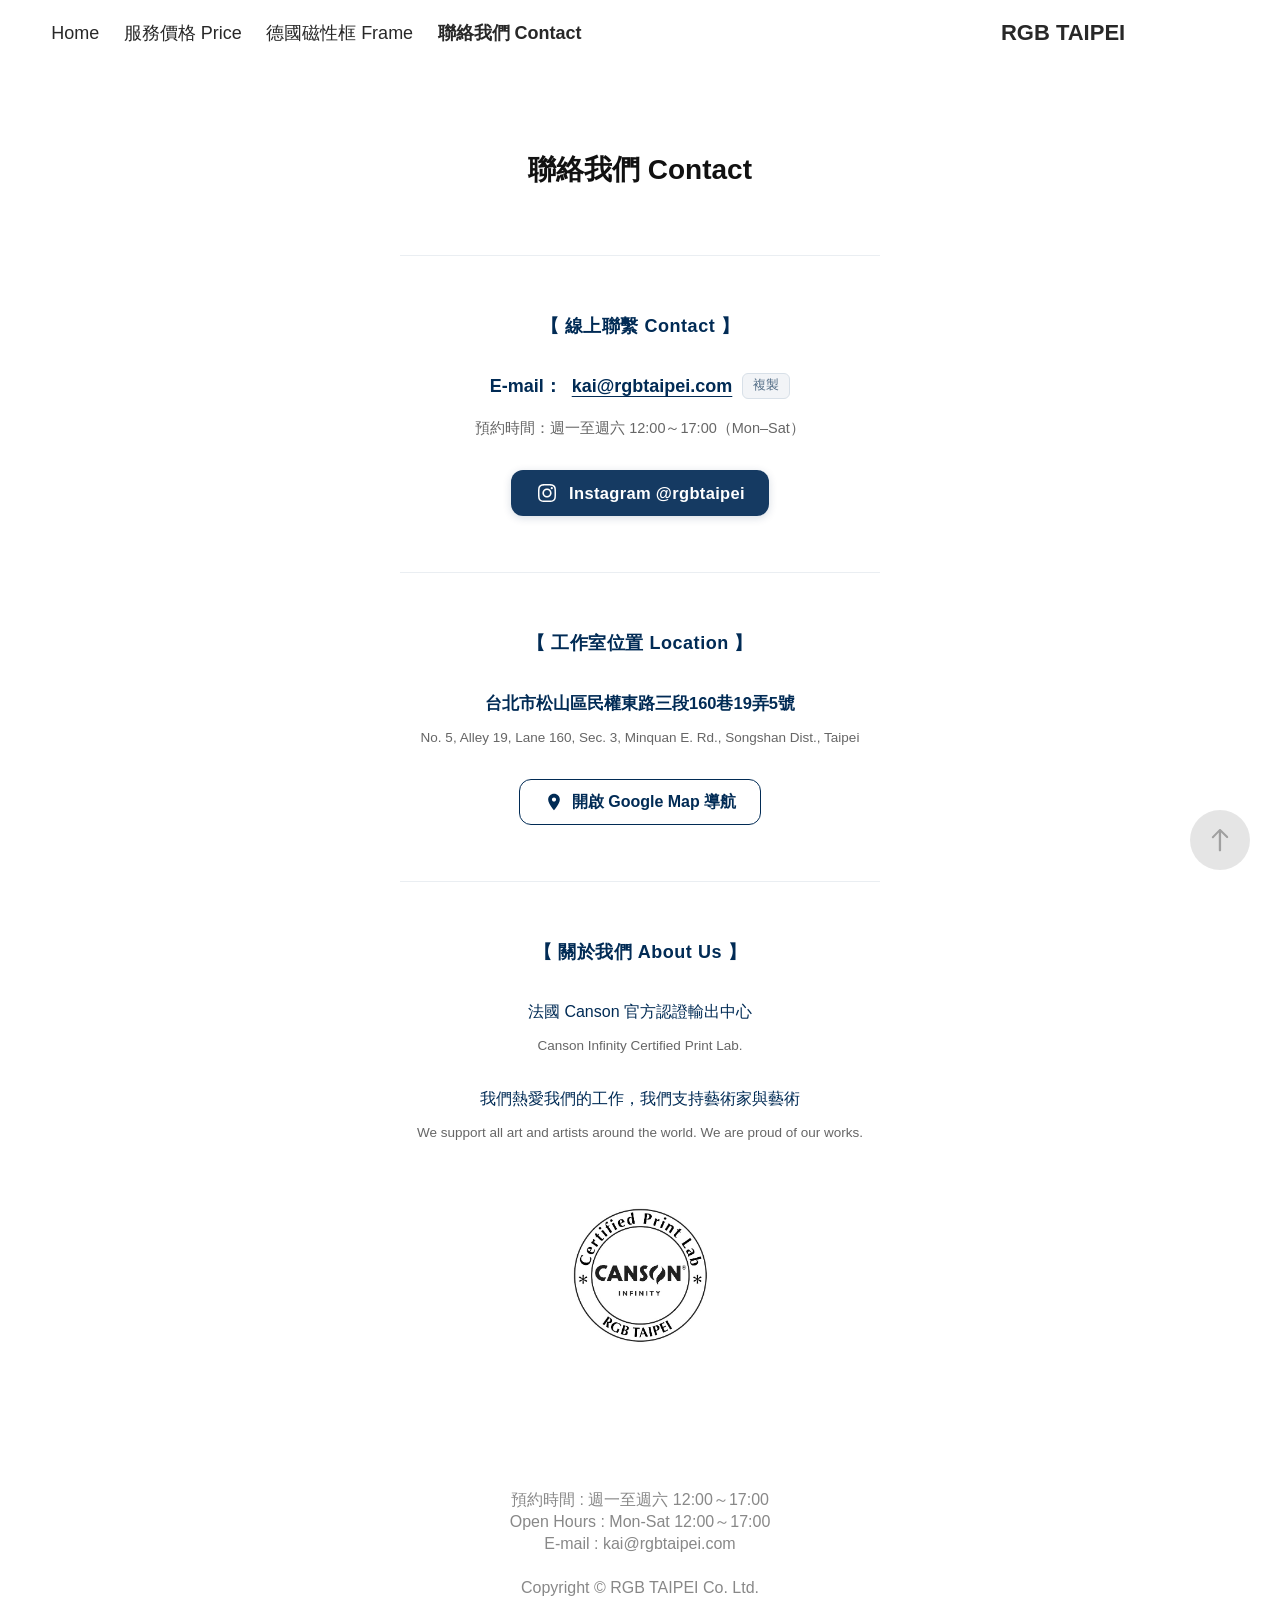
==== commit eae37584: "Add files via upload" ====
--- a/contact.html
+++ b/contact.html
@@ -36,6 +36,7 @@
       <nav class="nav-container" aria-label="手機版導覽選單">
         <div class="page-title"><a href="index.html">Home</a></div>
         <div class="page-title"><a href="price.html">服務價格 Price</a></div>
+        <div class="page-title"><a href="frame.html">德國磁性框 Frame</a></div>
         <div class="page-title"><a href="contact.html" class="active">聯絡我們 Contact</a></div>
       </nav>
     </div>
@@ -46,6 +47,7 @@
     <nav class="nav-container" aria-label="主導覽選單">
       <div class="page-title"><a href="index.html">Home</a></div>
       <div class="page-title"><a href="price.html">服務價格 Price</a></div>
+      <div class="page-title"><a href="frame.html">德國磁性框 Frame</a></div>
       <div class="page-title"><a href="contact.html" class="active">聯絡我們 Contact</a></div>
     </nav>
     <div class="logo-wrap">
--- a/main.css
+++ b/main.css
@@ -346,11 +346,16 @@
 
 .splash-btn-price {
   padding-top: 20px;
-  padding-bottom: 15px;
+  padding-bottom: 12px;
+}
+
+.splash-btn-frame {
+  padding-top: 12px;
+  padding-bottom: 12px;
 }
 
 .splash-btn-contact {
-  padding-top: 15px;
+  padding-top: 12px;
   padding-bottom: 20px;
 }
 
@@ -534,6 +539,162 @@
   line-height: 20px;
   color: #666666;
   padding-bottom: 0;
+}
+
+/* ==========================================================================
+   Frame Page Specific Styles (frame.html)
+   ========================================================================== */
+
+.frame-page-wrap {
+  width: 92%;
+  max-width: 720px;
+  margin: 0 auto;
+  padding-top: 20px;
+  padding-bottom: 40px;
+}
+
+.frame-intro-section,
+.frame-gallery-section,
+.frame-price-section {
+  padding: 8px 0;
+}
+
+.frame-feature-list {
+  max-width: 620px;
+  margin: 0 auto;
+}
+
+.frame-feature-item {
+  margin-bottom: 24px;
+  text-align: left;
+}
+
+.frame-feature-item:last-child {
+  margin-bottom: 8px;
+}
+
+.frame-feature-title {
+  font-size: 16px;
+  font-weight: 700;
+  line-height: 24px;
+  color: #012B55;
+  margin-bottom: 4px;
+}
+
+.frame-feature-desc {
+  font-size: 14px;
+  line-height: 22px;
+  color: #666666;
+}
+
+/* Frame Image Grid */
+.frame-grid {
+  display: grid;
+  grid-template-columns: repeat(2, 1fr);
+  gap: 24px;
+  margin-bottom: 28px;
+}
+
+.frame-card {
+  margin: 0;
+  background-color: #fafafa;
+  border: 1px solid #eef1f4;
+  border-radius: 10px;
+  overflow: hidden;
+  text-align: center;
+  transition: transform 0.2s ease, box-shadow 0.2s ease;
+}
+
+.frame-card:hover {
+  transform: translateY(-2px);
+  box-shadow: 0 6px 18px rgba(1, 43, 85, 0.07);
+}
+
+.frame-card--single {
+  max-width: 380px;
+  margin: 0 auto 10px;
+}
+
+.frame-card__img-wrap {
+  background-color: #f7f7f7;
+  overflow: hidden;
+}
+
+.frame-card__img-wrap img {
+  display: block;
+  width: 100%;
+  height: auto;
+}
+
+.frame-card__caption {
+  padding: 12px 14px 14px;
+  background-color: #ffffff;
+}
+
+.frame-card__title {
+  display: block;
+  font-size: 15px;
+  font-weight: 700;
+  line-height: 22px;
+  color: #012B55;
+  margin-bottom: 2px;
+}
+
+.frame-card__sub {
+  display: block;
+  font-size: 13px;
+  line-height: 19px;
+  color: #666666;
+}
+
+/* Frame Specifications & Price List */
+.frame-spec-list {
+  max-width: 600px;
+  margin: 0 auto 36px;
+}
+
+.frame-spec-row {
+  display: flex;
+  align-items: center;
+  justify-content: space-between;
+  gap: 16px;
+  padding: 16px 4px;
+  border-bottom: 1px solid #f0f3f6;
+}
+
+.frame-spec-row:first-child {
+  border-top: 1px solid #f0f3f6;
+}
+
+.frame-spec-info {
+  text-align: left;
+}
+
+.frame-spec-name {
+  font-size: 16px;
+  font-weight: 700;
+  line-height: 23px;
+  color: #012B55;
+  margin-bottom: 3px;
+}
+
+.frame-spec-meta {
+  font-size: 13.5px;
+  line-height: 20px;
+  color: #666666;
+}
+
+.frame-spec-price {
+  font-size: 16.5px;
+  font-weight: 700;
+  line-height: 24px;
+  color: #012B55;
+  white-space: nowrap;
+}
+
+.frame-cta-wrap {
+  text-align: center;
+  padding-top: 6px;
 }
 
 /* Contact Page Specific Styles */
@@ -1214,6 +1375,35 @@
     min-width: 220px;
   }
 
+  .frame-grid {
+    grid-template-columns: repeat(2, 1fr);
+    gap: 14px;
+  }
+
+  .frame-card__caption {
+    padding: 10px 10px 12px;
+  }
+
+  .frame-card__title {
+    font-size: 14px;
+  }
+
+  .frame-card__sub {
+    font-size: 12px;
+  }
+
+  .frame-spec-name {
+    font-size: 15px;
+  }
+
+  .frame-spec-meta {
+    font-size: 12.5px;
+  }
+
+  .frame-spec-price {
+    font-size: 15.5px;
+  }
+
   .site-footer {
     font-size: 14px;
     line-height: 20px;
